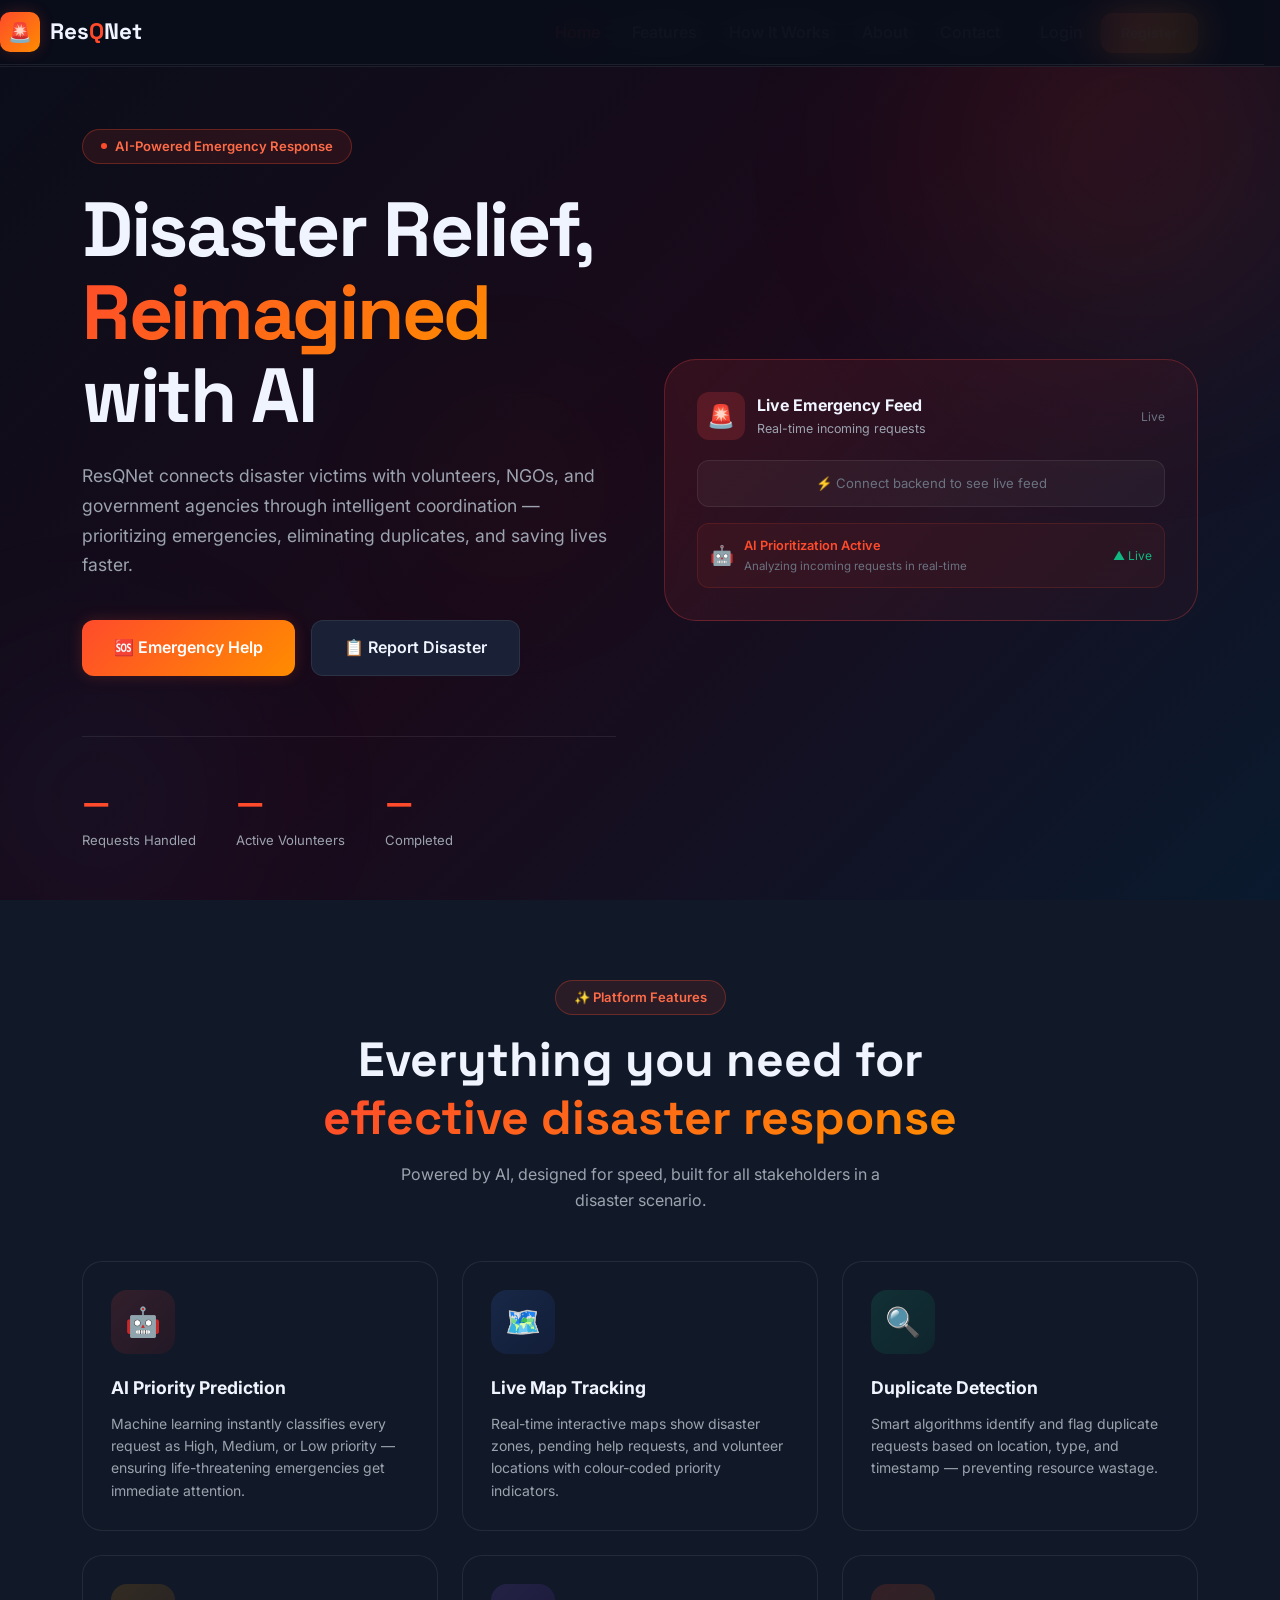
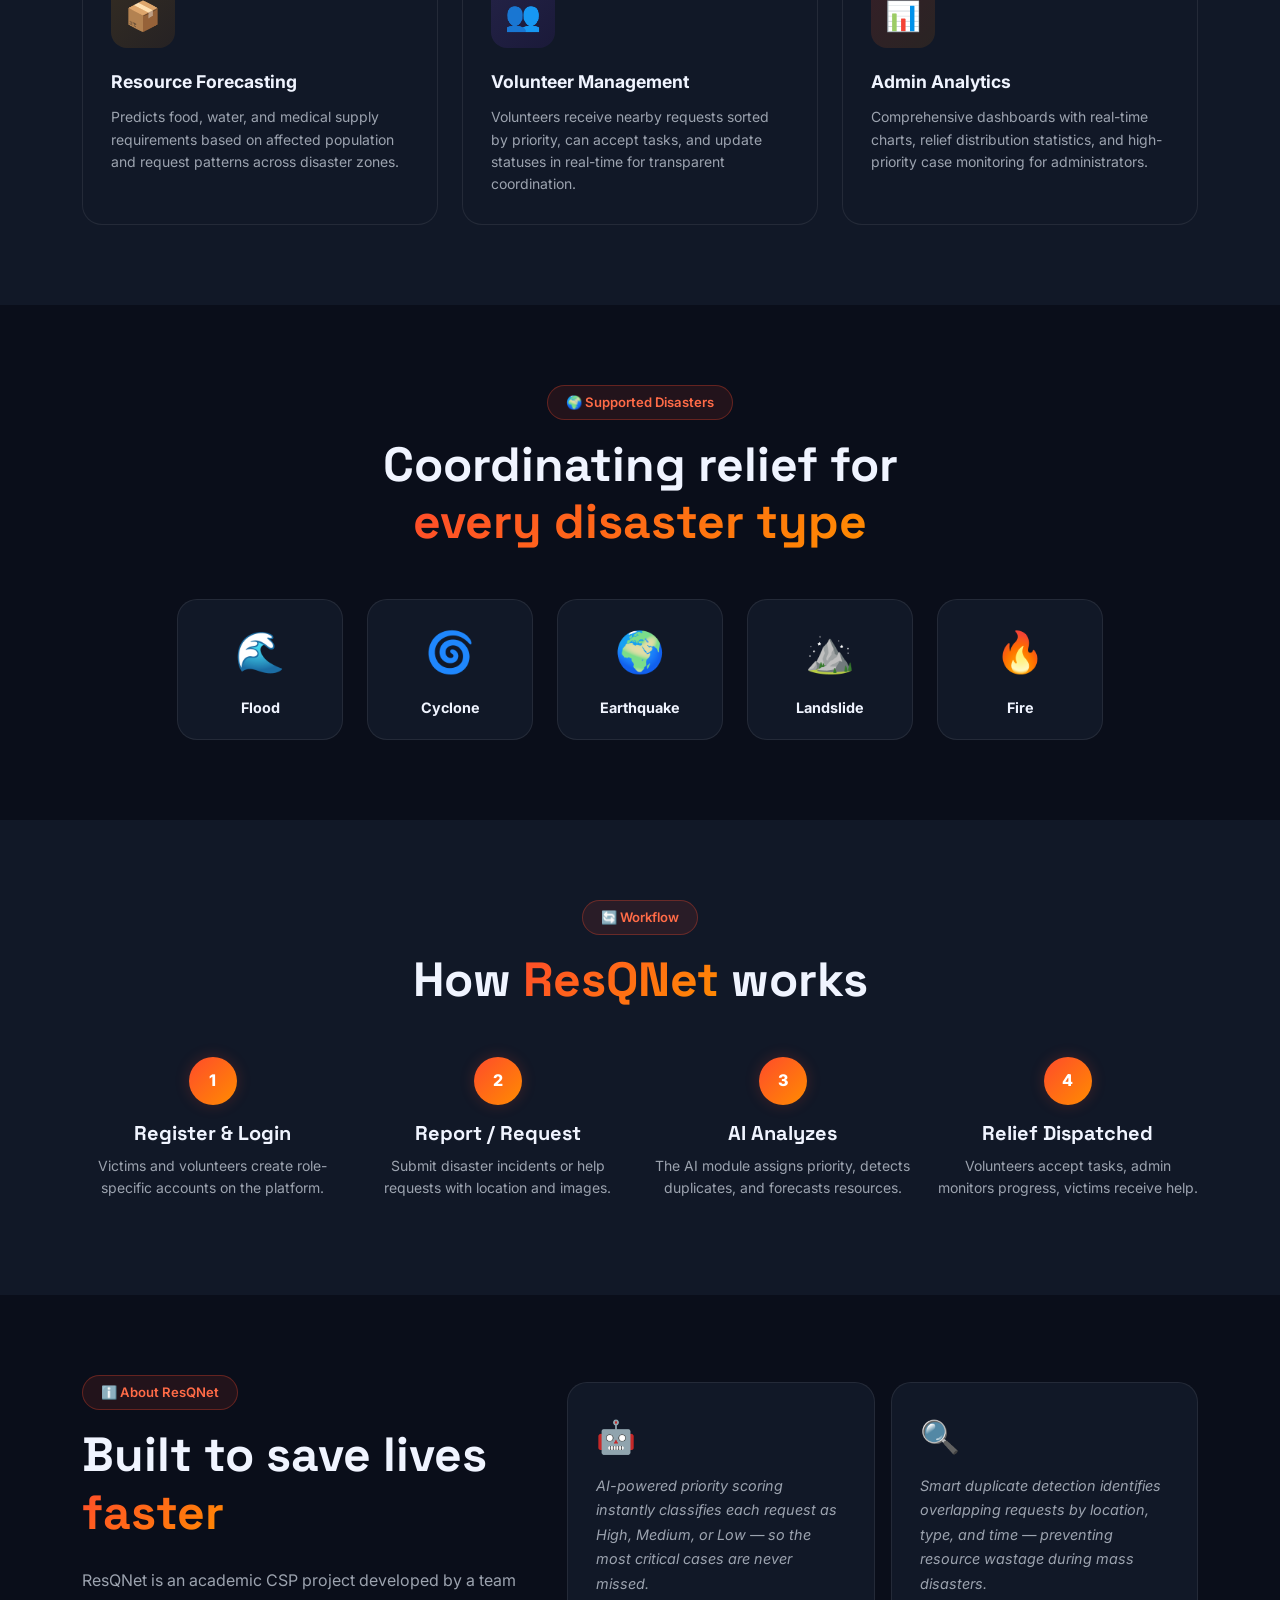
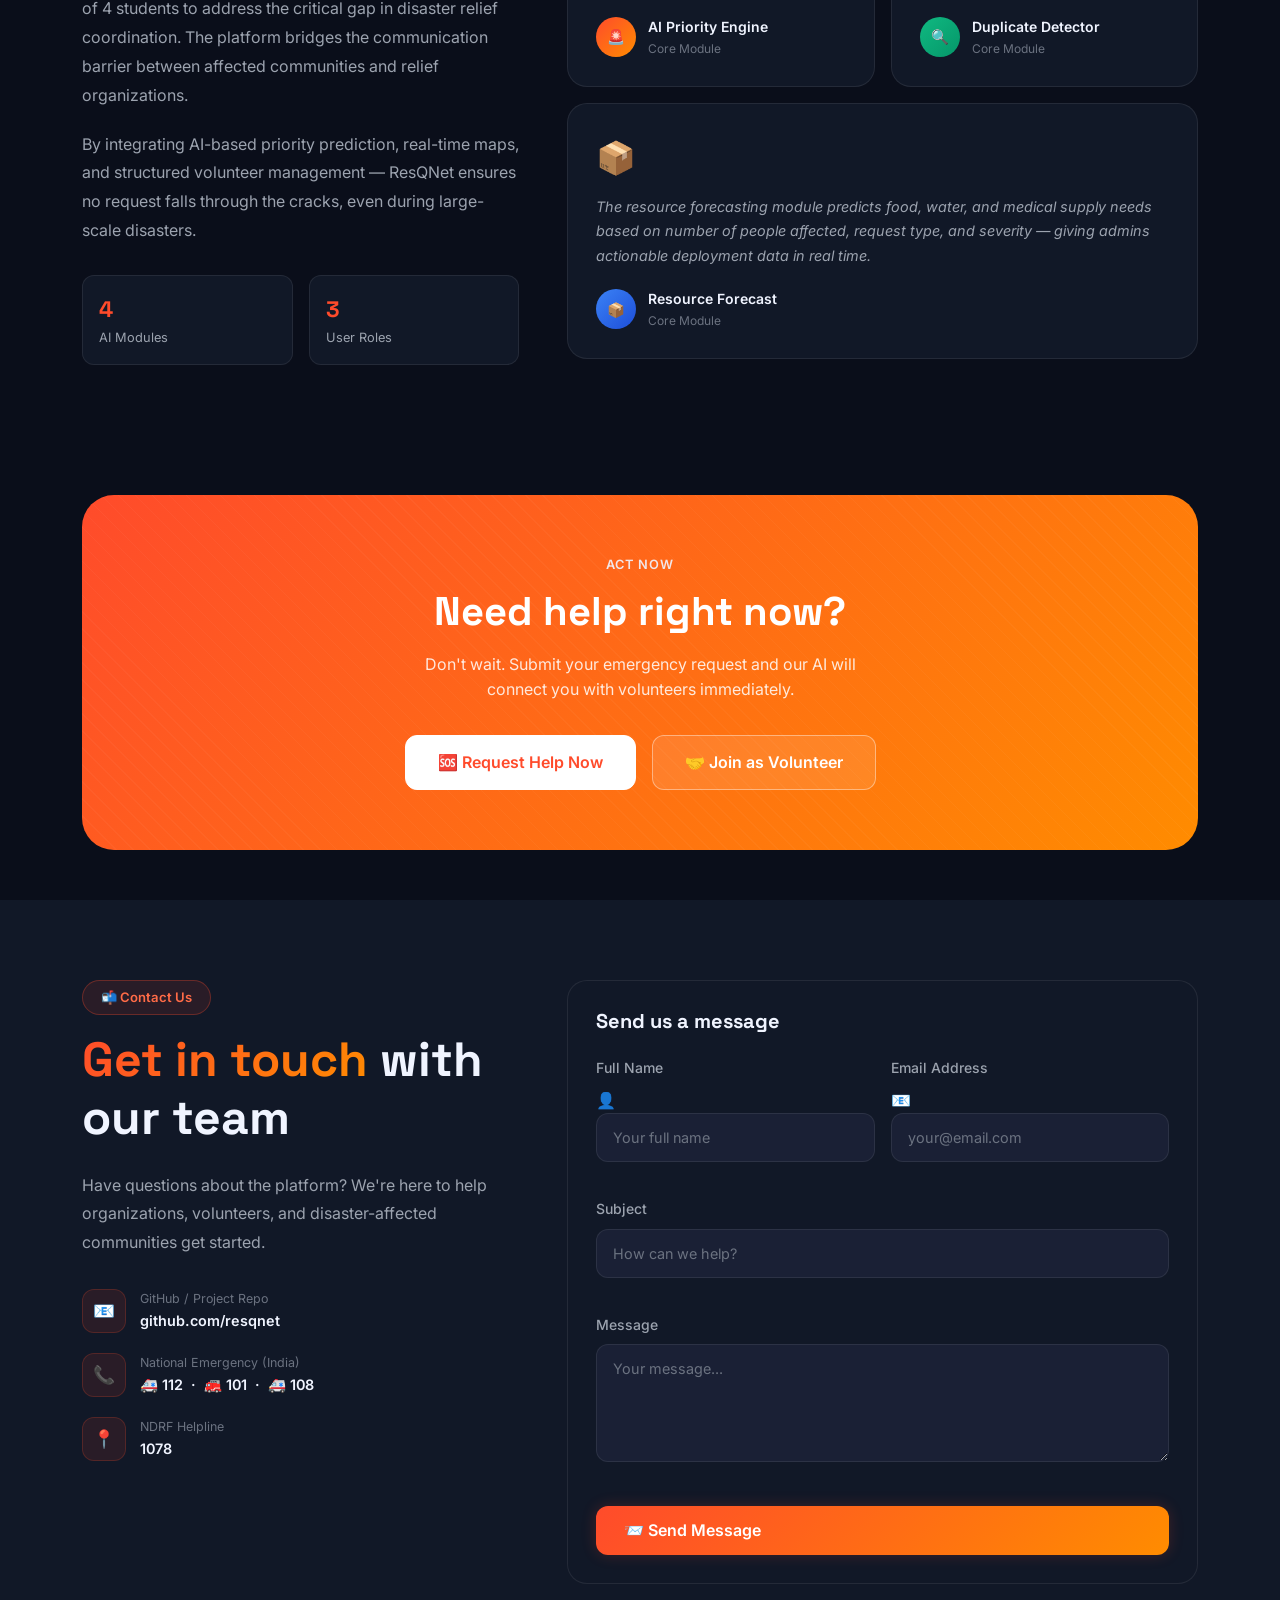
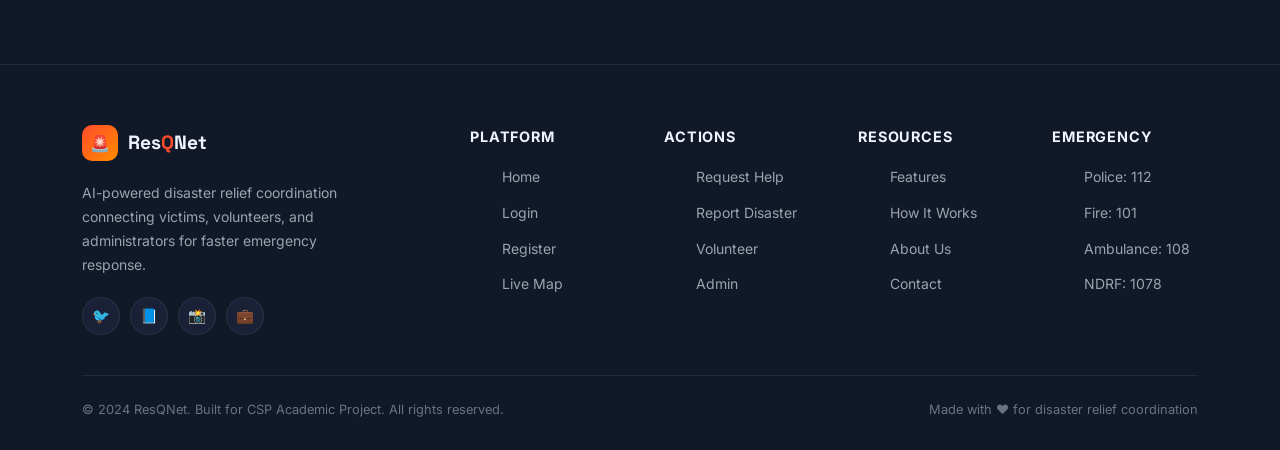
==== frontend/index.html @ 72ce4ba2 "Initial commit - ResQNet Disaster Relief System" ====
<!DOCTYPE html>
<html lang="en">
<head>
  <meta charset="UTF-8">
  <meta name="viewport" content="width=device-width, initial-scale=1.0">
  <title>ResQNet — AI Disaster Relief Coordination System</title>
  <meta name="description" content="ResQNet is an AI-powered disaster relief coordination platform connecting disaster victims with volunteers, NGOs, and government agencies for faster, smarter emergency response.">

  <!-- Bootstrap 5 -->
  <link href="https://cdn.jsdelivr.net/npm/bootstrap@5.3.0/dist/css/bootstrap.min.css" rel="stylesheet">
  <!-- Custom CSS -->
  <link rel="stylesheet" href="css/main.css">

  <style>
    /* ── Hero ── */
    .hero {
      min-height: 100vh;
      background: var(--grad-hero);
      display: flex;
      align-items: center;
      padding-top: 80px;
      position: relative;
      overflow: hidden;
    }
    .hero-orb {
      position: absolute;
      border-radius: 50%;
      filter: blur(80px);
      pointer-events: none;
    }
    .hero-orb-1 { width: 600px; height: 600px; background: radial-gradient(circle, rgba(255,75,43,0.12) 0%, transparent 70%); top: -150px; right: -150px; animation: float 8s ease-in-out infinite; }
    .hero-orb-2 { width: 400px; height: 400px; background: radial-gradient(circle, rgba(59,130,246,0.08) 0%, transparent 70%); bottom: -100px; left: -100px; animation: float 6s ease-in-out infinite reverse; }
    .hero-orb-3 { width: 250px; height: 250px; background: radial-gradient(circle, rgba(255,140,0,0.06) 0%, transparent 70%); top: 40%; left: 30%; animation: float 5s ease-in-out infinite 2s; }

    .hero-content { position: relative; z-index: 1; }
    .hero-eyebrow {
      display: inline-flex; align-items: center; gap: 8px;
      background: rgba(255,75,43,0.1);
      border: 1px solid rgba(255,75,43,0.3);
      border-radius: 30px;
      padding: 6px 18px;
      font-size: 0.82rem;
      font-weight: 600;
      color: var(--primary-light);
      margin-bottom: 24px;
    }
    .hero-eyebrow-dot { width: 6px; height: 6px; border-radius: 50%; background: var(--primary); animation: pulse 1.5s ease-in-out infinite; }

    .hero-title { font-size: clamp(2.8rem, 6vw, 5rem); font-weight: 900; line-height: 1.08; letter-spacing: -0.03em; margin-bottom: 24px; }
    .hero-desc { font-size: 1.1rem; color: var(--text-secondary); max-width: 540px; line-height: 1.7; margin-bottom: 40px; }

    .hero-cta { display: flex; gap: 16px; flex-wrap: wrap; margin-bottom: 60px; }

    .hero-stats {
      display: flex; gap: 40px; flex-wrap: wrap;
      padding-top: 40px;
      border-top: 1px solid var(--border-glass);
    }
    .hero-stat-val { font-size: 2rem; font-weight: 800; font-family: 'Space Grotesk', sans-serif; }
    .hero-stat-val span { color: var(--primary); }
    .hero-stat-label { color: var(--text-secondary); font-size: 0.82rem; margin-top: 2px; }

    /* Emergency card */
    .emergency-card {
      background: linear-gradient(135deg, rgba(239,68,68,0.12), rgba(185,28,28,0.06));
      border: 1px solid rgba(239,68,68,0.3);
      border-radius: var(--radius-xl);
      padding: 32px;
      position: relative;
      z-index: 1;
      animation: float 4s ease-in-out infinite;
    }
    .emergency-card-header { display: flex; align-items: center; gap: 12px; margin-bottom: 20px; }
    .emergency-card-icon { width: 48px; height: 48px; border-radius: 12px; background: rgba(239,68,68,0.2); display: flex; align-items: center; justify-content: center; font-size: 1.4rem; animation: glow 2s ease-in-out infinite; }
    .emergency-card-title { font-size: 1rem; font-weight: 700; }
    .emergency-card-sub { color: var(--text-secondary); font-size: 0.78rem; }

    .req-mini { background: var(--bg-glass); border: 1px solid var(--border-glass); border-radius: var(--radius); padding: 12px 14px; margin-bottom: 10px; display: flex; align-items: center; gap: 12px; }
    .req-mini-dot { width: 10px; height: 10px; border-radius: 50%; flex-shrink: 0; }
    .req-mini-text { font-size: 0.82rem; flex: 1; }
    .req-mini-time { font-size: 0.72rem; color: var(--text-muted); }

    /* Feature cards */
    .feature-icon-wrap {
      width: 64px; height: 64px;
      border-radius: 16px;
      display: flex; align-items: center; justify-content: center;
      font-size: 1.8rem;
      margin-bottom: 20px;
    }
    .feature-title { font-size: 1.1rem; font-weight: 700; margin-bottom: 10px; }
    .feature-desc { color: var(--text-secondary); font-size: 0.875rem; line-height: 1.6; }

    /* How it works */
    .step-num {
      width: 48px; height: 48px;
      border-radius: 50%;
      background: var(--grad-primary);
      display: flex; align-items: center; justify-content: center;
      font-weight: 800; font-size: 1rem; color: white;
      margin: 0 auto 16px;
      box-shadow: var(--shadow-glow-sm);
    }
    .step-connector {
      position: absolute;
      top: 24px; left: calc(50% + 24px);
      right: calc(-50% + 24px);
      height: 2px;
      background: var(--border-glass);
    }

    /* Disaster types */
    .disaster-type-card {
      background: var(--bg-card);
      border: 1px solid var(--border-glass);
      border-radius: var(--radius-lg);
      padding: 20px;
      text-align: center;
      transition: var(--transition);
      cursor: default;
    }
    .disaster-type-card:hover { transform: translateY(-6px); box-shadow: var(--shadow-glow-sm); border-color: rgba(255,75,43,0.3); }
    .disaster-type-icon { font-size: 2.5rem; margin-bottom: 12px; display: block; }
    .disaster-type-name { font-weight: 700; font-size: 0.9rem; }

    /* Testimonial */
    .testimonial-card {
      background: var(--bg-card);
      border: 1px solid var(--border-glass);
      border-radius: var(--radius-lg);
      padding: 28px;
    }
    .testimonial-quote { font-size: 0.9rem; line-height: 1.7; color: var(--text-secondary); margin-bottom: 20px; font-style: italic; }
    .testimonial-author { display: flex; align-items: center; gap: 12px; }
    .testimonial-avatar { width: 40px; height: 40px; border-radius: 50%; display: flex; align-items: center; justify-content: center; font-weight: 700; font-size: 0.9rem; color: white; }
    .testimonial-name { font-weight: 600; font-size: 0.875rem; }
    .testimonial-role { font-size: 0.75rem; color: var(--text-muted); }

    /* CTA Banner */
    .cta-banner {
      background: linear-gradient(135deg, #FF4B2B 0%, #FF8C00 50%, #FF4B2B 100%);
      background-size: 200% 200%;
      animation: gradientShift 5s ease infinite;
      border-radius: var(--radius-xl);
      padding: 60px 40px;
      text-align: center;
      position: relative;
      overflow: hidden;
    }
    .cta-banner::before {
      content: '';
      position: absolute; inset: 0;
      background-image: repeating-linear-gradient(45deg, rgba(255,255,255,0.03) 0px, rgba(255,255,255,0.03) 1px, transparent 1px, transparent 12px);
    }
    @keyframes gradientShift { 0%,100% { background-position: 0% 50%; } 50% { background-position: 100% 50%; } }

    /* Contact */
    .contact-info-item { display: flex; align-items: center; gap: 14px; margin-bottom: 20px; }
    .contact-icon { width: 44px; height: 44px; border-radius: 12px; background: rgba(255,75,43,0.1); border: 1px solid rgba(255,75,43,0.2); display: flex; align-items: center; justify-content: center; font-size: 1.1rem; flex-shrink: 0; }
    .contact-label { color: var(--text-muted); font-size: 0.78rem; }
    .contact-value { font-weight: 600; font-size: 0.9rem; }

    /* Footer */
    .resq-footer { background: var(--bg-card); border-top: 1px solid var(--border-glass); padding: 60px 0 30px; }
    .footer-brand { margin-bottom: 20px; }
    .footer-desc { color: var(--text-secondary); font-size: 0.875rem; line-height: 1.7; max-width: 280px; }
    .footer-heading { font-size: 0.9rem; font-weight: 700; text-transform: uppercase; letter-spacing: 0.06em; color: var(--text-primary); margin-bottom: 16px; }
    .footer-links { list-style: none; }
    .footer-links li { margin-bottom: 10px; }
    .footer-links a { color: var(--text-secondary); text-decoration: none; font-size: 0.875rem; transition: var(--transition-sm); }
    .footer-links a:hover { color: var(--primary); }
    .footer-bottom { border-top: 1px solid var(--border-glass); margin-top: 40px; padding-top: 24px; display: flex; justify-content: space-between; align-items: center; flex-wrap: gap; gap: 10px; }
    .footer-bottom-text { color: var(--text-muted); font-size: 0.8rem; }

    .social-btn { width: 38px; height: 38px; border-radius: 50%; background: var(--bg-card-2); border: 1px solid var(--border-glass); display: inline-flex; align-items: center; justify-content: center; font-size: 0.9rem; color: var(--text-secondary); text-decoration: none; transition: var(--transition-sm); }
    .social-btn:hover { background: rgba(255,75,43,0.1); border-color: var(--primary); color: var(--primary); }
  </style>
</head>
<body>

<!-- ── NAVBAR ── -->
<nav class="resq-navbar navbar navbar-expand-lg">
  <div class="container">
    <a class="navbar-brand resq-navbar" href="index.html">
      <div class="brand-icon">🚨</div>
      <span class="brand-name">Res<span>Q</span>Net</span>
    </a>
    <button class="navbar-toggler border-0" type="button" style="color:var(--text-secondary)">
      <span>☰</span>
    </button>
    <div class="navbar-collapse collapse">
      <ul class="navbar-nav ms-auto align-items-center gap-1">
        <li class="nav-item"><a class="nav-link active" href="#home">Home</a></li>
        <li class="nav-item"><a class="nav-link" href="#features">Features</a></li>
        <li class="nav-item"><a class="nav-link" href="#how-it-works">How It Works</a></li>
        <li class="nav-item"><a class="nav-link" href="#about">About</a></li>
        <li class="nav-item"><a class="nav-link" href="#contact">Contact</a></li>
        <li class="nav-item ms-2">
          <a class="nav-link" href="auth.html" id="nav-login-btn" style="color:var(--text-secondary)">Login</a>
        </li>
        <li class="nav-item">
          <a class="btn-resq-primary" href="auth.html?tab=register" id="nav-register-btn" style="font-size:0.875rem;padding:9px 20px;">Register</a>
        </li>
        <li class="nav-item" style="display:none">
          <a class="btn-resq-primary" href="#" id="nav-dashboard-btn" style="font-size:0.875rem;padding:9px 20px;">Dashboard</a>
        </li>
        <li class="nav-item" style="display:none">
          <button class="btn-resq-outline" id="nav-logout-btn" style="font-size:0.875rem;padding:9px 20px;">Logout</button>
        </li>
      </ul>
    </div>
  </div>
</nav>

<!-- ── HERO ── -->
<section class="hero" id="home">
  <div class="hero-orb hero-orb-1"></div>
  <div class="hero-orb hero-orb-2"></div>
  <div class="hero-orb hero-orb-3"></div>
  <div class="container">
    <div class="row align-items-center g-5">
      <div class="col-lg-6">
        <div class="hero-content">
          <div class="hero-eyebrow" data-animate>
            <div class="hero-eyebrow-dot"></div>
            AI-Powered Emergency Response
          </div>
          <h1 class="hero-title" data-animate data-delay="100">
            Disaster Relief,<br>
            <span class="gradient-text">Reimagined</span> with AI
          </h1>
          <p class="hero-desc" data-animate data-delay="200">
            ResQNet connects disaster victims with volunteers, NGOs, and government agencies through intelligent coordination — prioritizing emergencies, eliminating duplicates, and saving lives faster.
          </p>
          <div class="hero-cta" data-animate data-delay="300">
            <a href="help-request.html" class="btn-resq-primary" id="emergency-btn" style="padding:14px 32px;font-size:1rem;animation:glow 2s ease-in-out infinite">
              🆘 Emergency Help
            </a>
            <a href="auth.html" class="btn-resq-secondary" style="padding:14px 32px;font-size:1rem">
              📋 Report Disaster
            </a>
          </div>
          <div class="hero-stats" data-animate data-delay="400">
            <div>
              <div class="hero-stat-val"><span id="hero-stat-requests">—</span></div>
              <div class="hero-stat-label">Requests Handled</div>
            </div>
            <div>
              <div class="hero-stat-val"><span id="hero-stat-volunteers">—</span></div>
              <div class="hero-stat-label">Active Volunteers</div>
            </div>
            <div>
              <div class="hero-stat-val"><span id="hero-stat-completed">—</span></div>
              <div class="hero-stat-label">Completed</div>
            </div>
          </div>
        </div>
      </div>
      <div class="col-lg-6">
        <div class="emergency-card" data-animate data-delay="200">
          <div class="emergency-card-header">
            <div class="emergency-card-icon">🚨</div>
            <div>
              <div class="emergency-card-title">Live Emergency Feed</div>
              <div class="emergency-card-sub">Real-time incoming requests</div>
            </div>
            <div style="margin-left:auto">
              <span class="status-dot online"></span>
              <span style="font-size:0.75rem;color:var(--text-muted)">Live</span>
            </div>
          </div>

          <!-- Live feed loaded from API -->
          <div id="live-feed-container">
            <div class="req-mini" style="justify-content:center;color:var(--text-muted);font-size:0.82rem">⏳ Loading live feed...</div>
          </div>

          <!-- AI badge -->
          <div style="margin-top:16px;display:flex;align-items:center;gap:10px;padding:12px;background:rgba(255,75,43,0.06);border-radius:var(--radius);border:1px solid rgba(255,75,43,0.15)">
            <span style="font-size:1.2rem">🤖</span>
            <div>
              <div style="font-size:0.8rem;font-weight:600;color:var(--primary)">AI Prioritization Active</div>
              <div style="font-size:0.72rem;color:var(--text-muted)">Analyzing incoming requests in real-time</div>
            </div>
            <div style="margin-left:auto;font-size:0.75rem;color:var(--success)">▲ Live</div>
          </div>
        </div>
      </div>
    </div>
  </div>
</section>

<!-- ── FEATURES ── -->
<section class="section" id="features" style="background:var(--bg-card)">
  <div class="container">
    <div class="text-center mb-5" data-animate>
      <div class="hero-eyebrow d-inline-flex mb-3">✨ Platform Features</div>
      <h2 class="section-heading">Everything you need for<br><span class="gradient-text">effective disaster response</span></h2>
      <p style="color:var(--text-secondary);max-width:500px;margin:16px auto 0">Powered by AI, designed for speed, built for all stakeholders in a disaster scenario.</p>
    </div>

    <div class="row g-4">
      <div class="col-md-6 col-lg-4" data-animate data-delay="0">
        <div class="resq-card h-100">
          <div class="feature-icon-wrap" style="background:linear-gradient(135deg,rgba(239,68,68,0.15),rgba(185,28,28,0.1))">🤖</div>
          <div class="feature-title">AI Priority Prediction</div>
          <div class="feature-desc">Machine learning instantly classifies every request as High, Medium, or Low priority — ensuring life-threatening emergencies get immediate attention.</div>
        </div>
      </div>
      <div class="col-md-6 col-lg-4" data-animate data-delay="100">
        <div class="resq-card h-100">
          <div class="feature-icon-wrap" style="background:linear-gradient(135deg,rgba(59,130,246,0.15),rgba(29,78,216,0.1))">🗺️</div>
          <div class="feature-title">Live Map Tracking</div>
          <div class="feature-desc">Real-time interactive maps show disaster zones, pending help requests, and volunteer locations with colour-coded priority indicators.</div>
        </div>
      </div>
      <div class="col-md-6 col-lg-4" data-animate data-delay="200">
        <div class="resq-card h-100">
          <div class="feature-icon-wrap" style="background:linear-gradient(135deg,rgba(16,185,129,0.15),rgba(5,150,105,0.1))">🔍</div>
          <div class="feature-title">Duplicate Detection</div>
          <div class="feature-desc">Smart algorithms identify and flag duplicate requests based on location, type, and timestamp — preventing resource wastage.</div>
        </div>
      </div>
      <div class="col-md-6 col-lg-4" data-animate data-delay="300">
        <div class="resq-card h-100">
          <div class="feature-icon-wrap" style="background:linear-gradient(135deg,rgba(245,158,11,0.15),rgba(217,119,6,0.1))">📦</div>
          <div class="feature-title">Resource Forecasting</div>
          <div class="feature-desc">Predicts food, water, and medical supply requirements based on affected population and request patterns across disaster zones.</div>
        </div>
      </div>
      <div class="col-md-6 col-lg-4" data-animate data-delay="400">
        <div class="resq-card h-100">
          <div class="feature-icon-wrap" style="background:linear-gradient(135deg,rgba(139,92,246,0.15),rgba(109,40,217,0.1))">👥</div>
          <div class="feature-title">Volunteer Management</div>
          <div class="feature-desc">Volunteers receive nearby requests sorted by priority, can accept tasks, and update statuses in real-time for transparent coordination.</div>
        </div>
      </div>
      <div class="col-md-6 col-lg-4" data-animate data-delay="500">
        <div class="resq-card h-100">
          <div class="feature-icon-wrap" style="background:linear-gradient(135deg,rgba(255,75,43,0.15),rgba(255,140,0,0.1))">📊</div>
          <div class="feature-title">Admin Analytics</div>
          <div class="feature-desc">Comprehensive dashboards with real-time charts, relief distribution statistics, and high-priority case monitoring for administrators.</div>
        </div>
      </div>
    </div>
  </div>
</section>

<!-- ── DISASTER TYPES ── -->
<section class="section">
  <div class="container">
    <div class="text-center mb-5" data-animate>
      <div class="hero-eyebrow d-inline-flex mb-3">🌍 Supported Disasters</div>
      <h2 class="section-heading">Coordinating relief for<br><span class="gradient-text">every disaster type</span></h2>
    </div>
    <div class="row g-4 justify-content-center">
      <div class="col-6 col-md-4 col-lg-2" data-animate data-delay="0"><div class="disaster-type-card"><span class="disaster-type-icon">🌊</span><div class="disaster-type-name">Flood</div></div></div>
      <div class="col-6 col-md-4 col-lg-2" data-animate data-delay="80"><div class="disaster-type-card"><span class="disaster-type-icon">🌀</span><div class="disaster-type-name">Cyclone</div></div></div>
      <div class="col-6 col-md-4 col-lg-2" data-animate data-delay="160"><div class="disaster-type-card"><span class="disaster-type-icon">🌍</span><div class="disaster-type-name">Earthquake</div></div></div>
      <div class="col-6 col-md-4 col-lg-2" data-animate data-delay="240"><div class="disaster-type-card"><span class="disaster-type-icon">⛰️</span><div class="disaster-type-name">Landslide</div></div></div>
      <div class="col-6 col-md-4 col-lg-2" data-animate data-delay="320"><div class="disaster-type-card"><span class="disaster-type-icon">🔥</span><div class="disaster-type-name">Fire</div></div></div>
    </div>
  </div>
</section>

<!-- ── HOW IT WORKS ── -->
<section class="section" id="how-it-works" style="background:var(--bg-card)">
  <div class="container">
    <div class="text-center mb-5" data-animate>
      <div class="hero-eyebrow d-inline-flex mb-3">🔄 Workflow</div>
      <h2 class="section-heading">How <span class="gradient-text">ResQNet</span> works</h2>
    </div>
    <div class="row g-4 text-center">
      <div class="col-md-6 col-lg-3" data-animate data-delay="0">
        <div class="step-num">1</div>
        <h5 style="font-weight:700;margin-bottom:10px">Register & Login</h5>
        <p style="color:var(--text-secondary);font-size:0.875rem">Victims and volunteers create role-specific accounts on the platform.</p>
      </div>
      <div class="col-md-6 col-lg-3" data-animate data-delay="100">
        <div class="step-num">2</div>
        <h5 style="font-weight:700;margin-bottom:10px">Report / Request</h5>
        <p style="color:var(--text-secondary);font-size:0.875rem">Submit disaster incidents or help requests with location and images.</p>
      </div>
      <div class="col-md-6 col-lg-3" data-animate data-delay="200">
        <div class="step-num">3</div>
        <h5 style="font-weight:700;margin-bottom:10px">AI Analyzes</h5>
        <p style="color:var(--text-secondary);font-size:0.875rem">The AI module assigns priority, detects duplicates, and forecasts resources.</p>
      </div>
      <div class="col-md-6 col-lg-3" data-animate data-delay="300">
        <div class="step-num">4</div>
        <h5 style="font-weight:700;margin-bottom:10px">Relief Dispatched</h5>
        <p style="color:var(--text-secondary);font-size:0.875rem">Volunteers accept tasks, admin monitors progress, victims receive help.</p>
      </div>
    </div>
  </div>
</section>

<!-- ── ABOUT ── -->
<section class="section" id="about">
  <div class="container">
    <div class="row align-items-center g-5">
      <div class="col-lg-5" data-animate>
        <div class="hero-eyebrow mb-3">ℹ️ About ResQNet</div>
        <h2 class="section-heading mb-4">Built to save lives <span class="gradient-text">faster</span></h2>
        <p style="color:var(--text-secondary);line-height:1.8;margin-bottom:20px">
          ResQNet is an academic CSP project developed by a team of 4 students to address the critical gap in disaster relief coordination. The platform bridges the communication barrier between affected communities and relief organizations.
        </p>
        <p style="color:var(--text-secondary);line-height:1.8;margin-bottom:30px">
          By integrating AI-based priority prediction, real-time maps, and structured volunteer management — ResQNet ensures no request falls through the cracks, even during large-scale disasters.
        </p>
        <div class="row g-3">
          <div class="col-6">
            <div style="padding:16px;background:var(--bg-card);border-radius:var(--radius);border:1px solid var(--border-glass)">
              <div style="font-size:1.4rem;font-weight:800;color:var(--primary);font-family:'Space Grotesk',sans-serif">4</div>
              <div style="color:var(--text-secondary);font-size:0.8rem">AI Modules</div>
            </div>
          </div>
          <div class="col-6">
            <div style="padding:16px;background:var(--bg-card);border-radius:var(--radius);border:1px solid var(--border-glass)">
              <div style="font-size:1.4rem;font-weight:800;color:var(--primary);font-family:'Space Grotesk',sans-serif">3</div>
              <div style="color:var(--text-secondary);font-size:0.8rem">User Roles</div>
            </div>
          </div>
        </div>
      </div>
      <div class="col-lg-7" data-animate data-delay="200">
        <div class="row g-3">
          <div class="col-md-6">
            <div class="testimonial-card">
              <div style="font-size:2rem;margin-bottom:12px">🤖</div>
              <div class="testimonial-quote">AI-powered priority scoring instantly classifies each request as High, Medium, or Low — so the most critical cases are never missed.</div>
              <div class="testimonial-author">
                <div class="testimonial-avatar" style="background:var(--grad-primary)">🚨</div>
                <div>
                  <div class="testimonial-name">AI Priority Engine</div>
                  <div class="testimonial-role">Core Module</div>
                </div>
              </div>
            </div>
          </div>
          <div class="col-md-6">
            <div class="testimonial-card">
              <div style="font-size:2rem;margin-bottom:12px">🔍</div>
              <div class="testimonial-quote">Smart duplicate detection identifies overlapping requests by location, type, and time — preventing resource wastage during mass disasters.</div>
              <div class="testimonial-author">
                <div class="testimonial-avatar" style="background:var(--grad-success)">🔍</div>
                <div>
                  <div class="testimonial-name">Duplicate Detector</div>
                  <div class="testimonial-role">Core Module</div>
                </div>
              </div>
            </div>
          </div>
          <div class="col-12">
            <div class="testimonial-card">
              <div style="font-size:2rem;margin-bottom:12px">📦</div>
              <div class="testimonial-quote">The resource forecasting module predicts food, water, and medical supply needs based on number of people affected, request type, and severity — giving admins actionable deployment data in real time.</div>
              <div class="testimonial-author">
                <div class="testimonial-avatar" style="background:linear-gradient(135deg,#3B82F6,#1D4ED8)">📦</div>
                <div>
                  <div class="testimonial-name">Resource Forecast</div>
                  <div class="testimonial-role">Core Module</div>
                </div>
              </div>
            </div>
          </div>
        </div>
      </div>
    </div>
  </div>
</section>

<!-- ── CTA BANNER ── -->
<section class="section-sm">
  <div class="container" data-animate>
    <div class="cta-banner">
      <div style="position:relative;z-index:1">
        <div style="font-size:0.8rem;font-weight:600;letter-spacing:0.08em;text-transform:uppercase;margin-bottom:12px;opacity:0.9">Act Now</div>
        <h2 style="font-size:2.5rem;font-weight:900;color:white;margin-bottom:16px">Need help right now?</h2>
        <p style="color:rgba(255,255,255,0.85);max-width:440px;margin:0 auto 32px;font-size:1rem;line-height:1.6">Don't wait. Submit your emergency request and our AI will connect you with volunteers immediately.</p>
        <div style="display:flex;gap:16px;justify-content:center;flex-wrap:wrap">
          <a href="help-request.html" class="btn-resq-secondary" style="background:white;color:var(--primary);border-color:white;padding:14px 32px;font-size:1rem">
            🆘 Request Help Now
          </a>
          <a href="auth.html" class="btn-resq-secondary" style="background:rgba(255,255,255,0.1);border-color:rgba(255,255,255,0.4);color:white;padding:14px 32px;font-size:1rem">
            🤝 Join as Volunteer
          </a>
        </div>
      </div>
    </div>
  </div>
</section>

<!-- ── CONTACT ── -->
<section class="section" id="contact" style="background:var(--bg-card)">
  <div class="container">
    <div class="row g-5">
      <div class="col-lg-5" data-animate>
        <div class="hero-eyebrow mb-3">📬 Contact Us</div>
        <h2 class="section-heading mb-4"><span class="gradient-text">Get in touch</span> with our team</h2>
        <p style="color:var(--text-secondary);line-height:1.8;margin-bottom:32px">Have questions about the platform? We're here to help organizations, volunteers, and disaster-affected communities get started.</p>

        <div class="contact-info-item">
          <div class="contact-icon">📧</div>
          <div>
            <div class="contact-label">GitHub / Project Repo</div>
            <div class="contact-value">github.com/resqnet</div>
          </div>
        </div>
        <div class="contact-info-item">
          <div class="contact-icon">📞</div>
          <div>
            <div class="contact-label">National Emergency (India)</div>
            <div class="contact-value">🚑 112 &nbsp;·&nbsp; 🚒 101 &nbsp;·&nbsp; 🚑 108</div>
          </div>
        </div>
        <div class="contact-info-item">
          <div class="contact-icon">📍</div>
          <div>
            <div class="contact-label">NDRF Helpline</div>
            <div class="contact-value">1078</div>
          </div>
        </div>
      </div>
      <div class="col-lg-7" data-animate data-delay="200">
        <div class="resq-card">
          <h5 style="font-weight:700;margin-bottom:24px">Send us a message</h5>
          <div class="row g-3">
            <div class="col-md-6">
              <div class="resq-form-group">
                <label class="resq-label">Full Name</label>
                <div class="input-with-icon">
                  <span class="input-icon">👤</span>
                  <input type="text" class="resq-input" placeholder="Your full name" id="contact-name">
                </div>
              </div>
            </div>
            <div class="col-md-6">
              <div class="resq-form-group">
                <label class="resq-label">Email Address</label>
                <div class="input-with-icon">
                  <span class="input-icon">📧</span>
                  <input type="email" class="resq-input" placeholder="your@email.com" id="contact-email">
                </div>
              </div>
            </div>
            <div class="col-12">
              <div class="resq-form-group">
                <label class="resq-label">Subject</label>
                <input type="text" class="resq-input" placeholder="How can we help?" id="contact-subject">
              </div>
            </div>
            <div class="col-12">
              <div class="resq-form-group">
                <label class="resq-label">Message</label>
                <textarea class="resq-textarea" placeholder="Your message..." id="contact-message" rows="4"></textarea>
              </div>
            </div>
            <div class="col-12">
              <button class="btn-resq-primary w-100" id="contact-submit-btn" onclick="handleContactSubmit()">
                📨 Send Message
              </button>
            </div>
          </div>
        </div>
      </div>
    </div>
  </div>
</section>

<!-- ── FOOTER ── -->
<footer class="resq-footer">
  <div class="container">
    <div class="row g-5">
      <div class="col-lg-4">
        <div class="footer-brand">
          <a href="index.html" style="display:flex;align-items:center;gap:10px;text-decoration:none">
            <div class="brand-icon" style="width:36px;height:36px;border-radius:10px;background:var(--grad-primary);display:flex;align-items:center;justify-content:center;font-size:1rem">🚨</div>
            <span style="font-family:'Space Grotesk',sans-serif;font-weight:800;font-size:1.2rem;color:var(--text-primary)">Res<span style="color:var(--primary)">Q</span>Net</span>
          </a>
        </div>
        <p class="footer-desc">AI-powered disaster relief coordination connecting victims, volunteers, and administrators for faster emergency response.</p>
        <div style="margin-top:20px;display:flex;gap:10px">
          <a href="#" class="social-btn">🐦</a>
          <a href="#" class="social-btn">📘</a>
          <a href="#" class="social-btn">📸</a>
          <a href="#" class="social-btn">💼</a>
        </div>
      </div>
      <div class="col-6 col-lg-2">
        <div class="footer-heading">Platform</div>
        <ul class="footer-links">
          <li><a href="index.html">Home</a></li>
          <li><a href="auth.html">Login</a></li>
          <li><a href="auth.html?tab=register">Register</a></li>
          <li><a href="map.html">Live Map</a></li>
        </ul>
      </div>
      <div class="col-6 col-lg-2">
        <div class="footer-heading">Actions</div>
        <ul class="footer-links">
          <li><a href="help-request.html">Request Help</a></li>
          <li><a href="report-disaster.html">Report Disaster</a></li>
          <li><a href="volunteer-dashboard.html">Volunteer</a></li>
          <li><a href="admin-dashboard.html">Admin</a></li>
        </ul>
      </div>
      <div class="col-6 col-lg-2">
        <div class="footer-heading">Resources</div>
        <ul class="footer-links">
          <li><a href="#features">Features</a></li>
          <li><a href="#how-it-works">How It Works</a></li>
          <li><a href="#about">About Us</a></li>
          <li><a href="#contact">Contact</a></li>
        </ul>
      </div>
      <div class="col-6 col-lg-2">
        <div class="footer-heading">Emergency</div>
        <ul class="footer-links">
          <li><a href="tel:112">Police: 112</a></li>
          <li><a href="tel:101">Fire: 101</a></li>
          <li><a href="tel:108">Ambulance: 108</a></li>
          <li><a href="tel:1078">NDRF: 1078</a></li>
        </ul>
      </div>
    </div>
    <div class="footer-bottom">
      <div class="footer-bottom-text">© 2024 ResQNet. Built for CSP Academic Project. All rights reserved.</div>
      <div class="footer-bottom-text">Made with ❤️ for disaster relief coordination</div>
    </div>
  </div>
</footer>

<!-- Toast Container -->
<div id="toast-container"></div>

<!-- Scripts -->
<script src="https://cdn.jsdelivr.net/npm/bootstrap@5.3.0/dist/js/bootstrap.bundle.min.js"></script>
<script src="js/api.js"></script>
<script src="js/main.js"></script>
<script>
  /* ── Contact form ── */
  function handleContactSubmit() {
    const name = document.getElementById('contact-name').value.trim();
    const email = document.getElementById('contact-email').value.trim();
    const msg = document.getElementById('contact-message').value.trim();
    if (!name || !email || !msg) { Toast.show('Please fill in all fields', 'warning'); return; }
    Toast.show('Message sent! We\'ll get back to you within 24 hours. 📧', 'success');
    document.getElementById('contact-name').value = '';
    document.getElementById('contact-email').value = '';
    document.getElementById('contact-subject').value = '';
    document.getElementById('contact-message').value = '';
  }

  /* ── Live Feed + Hero Stats from API ── */
  const TYPE_ICONS  = { Rescue: '🚁', Food: '🍱', Water: '💧', Medicine: '💊', Shelter: '🏠' };
  const PRIO_COLORS = { High: '#EF4444', Medium: '#F59E0B', Low: '#10B981' };

  async function loadLiveFeed() {
    try {
      const res  = await fetch('http://127.0.0.1:5000/map/data');
      const data = await res.json();
      const feed = document.getElementById('live-feed-container');
      if (!feed) return;

      const requests = (data.requests || []).slice(0, 4); // show latest 4
      if (!requests.length) {
        feed.innerHTML = `<div class="req-mini" style="justify-content:center;color:var(--text-muted);font-size:0.82rem">📭 No active requests right now</div>`;
        return;
      }

      feed.innerHTML = requests.map(r => {
        const color = PRIO_COLORS[r.priority_level] || '#9CA3AF';
        const icon  = TYPE_ICONS[r.request_type]   || '📋';
        const ago   = timeAgo(r.created_at);
        return `
          <div class="req-mini">
            <div class="req-mini-dot" style="background:${color};box-shadow:0 0 6px ${color}"></div>
            <div class="req-mini-text">
              <div style="font-weight:600;font-size:0.85rem">${icon} ${r.request_type} — ${r.name}</div>
              <div style="color:var(--text-muted);font-size:0.75rem">${r.number_of_people} people • ${r.priority_level} Priority</div>
            </div>
            <div class="req-mini-time">${ago}</div>
          </div>`;
      }).join('');
    } catch {
      const feed = document.getElementById('live-feed-container');
      if (feed) feed.innerHTML = `<div class="req-mini" style="justify-content:center;color:var(--text-muted);font-size:0.82rem">⚡ Connect backend to see live feed</div>`;
    }
  }

  async function loadHeroStats() {
    try {
      const res  = await fetch('http://127.0.0.1:5000/admin/dashboard', {
        headers: { 'Authorization': 'Bearer ' + (localStorage.getItem('resqnet_token') || '') }
      });
      if (!res.ok) throw new Error();
      const data = await res.json();
      const s    = data.stats || {};

      const animate = (id, val) => {
        const el = document.getElementById(id);
        if (!el) return;
        let v = 0;
        const step = () => { v = Math.min(v + Math.ceil(Math.max(val,1)/20), val); el.textContent = v; if (v < val) requestAnimationFrame(step); };
        requestAnimationFrame(step);
      };

      animate('hero-stat-requests',   s.total_requests    || 0);
      animate('hero-stat-volunteers', s.active_volunteers || 0);
      animate('hero-stat-completed',  s.completed         || 0);
    } catch {
      // Not logged in as admin or backend not available — just leave em as dashes
    }
  }

  document.addEventListener('DOMContentLoaded', () => {
    loadLiveFeed();
    loadHeroStats();
  });

</script>
</body>
</html>
---- frontend/css/main.css ----
/* ============================================================
   ResQNet — Global Design System
   ============================================================ */

@import url('https://fonts.googleapis.com/css2?family=Inter:wght@300;400;500;600;700;800;900&family=Space+Grotesk:wght@400;500;600;700&display=swap');

/* ── CSS Variables ── */
:root {
  /* Brand Palette */
  --primary:        #FF4B2B;
  --primary-dark:   #C0392B;
  --primary-light:  #FF6B47;
  --secondary:      #FF8C00;
  --accent:         #FFD700;

  /* Neutrals */
  --bg-dark:        #0A0E1A;
  --bg-card:        #111827;
  --bg-card-2:      #1A2035;
  --bg-glass:       rgba(255,255,255,0.04);
  --border-glass:   rgba(255,255,255,0.08);
  --text-primary:   #F0F4FF;
  --text-secondary: #9CA3AF;
  --text-muted:     #6B7280;

  /* Status Colors */
  --danger:   #EF4444;
  --warning:  #F59E0B;
  --success:  #10B981;
  --info:     #3B82F6;

  /* Priority Colors */
  --priority-high:   #EF4444;
  --priority-medium: #F59E0B;
  --priority-low:    #10B981;

  /* Gradients */
  --grad-primary:  linear-gradient(135deg, #FF4B2B 0%, #FF8C00 100%);
  --grad-hero:     linear-gradient(135deg, #0A0E1A 0%, #1a0a1a 50%, #0A1A2E 100%);
  --grad-card:     linear-gradient(135deg, rgba(255,75,43,0.15) 0%, rgba(255,140,0,0.05) 100%);
  --grad-success:  linear-gradient(135deg, #10B981 0%, #059669 100%);
  --grad-danger:   linear-gradient(135deg, #EF4444 0%, #B91C1C 100%);
  --grad-warning:  linear-gradient(135deg, #F59E0B 0%, #D97706 100%);
  --grad-info:     linear-gradient(135deg, #3B82F6 0%, #1D4ED8 100%);

  /* Spacing */
  --radius-sm:  6px;
  --radius:     12px;
  --radius-lg:  20px;
  --radius-xl:  32px;

  /* Shadows */
  --shadow-sm:      0 2px 8px rgba(0,0,0,0.3);
  --shadow:         0 8px 32px rgba(0,0,0,0.4);
  --shadow-lg:      0 20px 60px rgba(0,0,0,0.5);
  --shadow-glow:    0 0 30px rgba(255,75,43,0.3);
  --shadow-glow-sm: 0 0 15px rgba(255,75,43,0.2);

  /* Transitions */
  --transition:    0.3s cubic-bezier(0.4,0,0.2,1);
  --transition-sm: 0.15s ease;
  --transition-lg: 0.5s cubic-bezier(0.4,0,0.2,1);
}

/* ── Reset & Base ── */
*, *::before, *::after { box-sizing: border-box; margin: 0; padding: 0; }

html { scroll-behavior: smooth; font-size: 16px; }

body {
  font-family: 'Inter', sans-serif;
  background: var(--bg-dark);
  color: var(--text-primary);
  min-height: 100vh;
  overflow-x: hidden;
  line-height: 1.6;
}

/* ── Scrollbar ── */
::-webkit-scrollbar { width: 6px; }
::-webkit-scrollbar-track { background: var(--bg-dark); }
::-webkit-scrollbar-thumb { background: var(--primary); border-radius: 3px; }

/* ── Typography ── */
h1,h2,h3,h4,h5,h6 { font-family: 'Space Grotesk', sans-serif; font-weight: 700; color: var(--text-primary); }
.display-heading { font-size: clamp(2.5rem, 6vw, 5rem); font-weight: 900; line-height: 1.1; letter-spacing: -0.02em; }
.section-heading { font-size: clamp(1.8rem, 4vw, 3rem); font-weight: 700; }
.gradient-text { background: var(--grad-primary); -webkit-background-clip: text; -webkit-text-fill-color: transparent; background-clip: text; }

/* ── Navbar ── */
.resq-navbar {
  background: rgba(10,14,26,0.85);
  backdrop-filter: blur(20px);
  -webkit-backdrop-filter: blur(20px);
  border-bottom: 1px solid var(--border-glass);
  padding: 12px 0;
  position: fixed;
  top: 0; left: 0; right: 0;
  z-index: 1000;
  transition: var(--transition);
}
.resq-navbar.scrolled { background: rgba(10,14,26,0.97); box-shadow: var(--shadow); }
.resq-navbar .navbar-brand { display: flex; align-items: center; gap: 10px; text-decoration: none; }
.resq-navbar .brand-icon {
  width: 40px; height: 40px;
  background: var(--grad-primary);
  border-radius: 10px;
  display: flex; align-items: center; justify-content: center;
  font-size: 1.2rem;
  box-shadow: var(--shadow-glow-sm);
}
.resq-navbar .brand-name { font-family: 'Space Grotesk', sans-serif; font-weight: 800; font-size: 1.4rem; color: var(--text-primary); }
.resq-navbar .brand-name span { color: var(--primary); }
.resq-navbar .nav-link { color: var(--text-secondary) !important; font-weight: 500; padding: 8px 14px !important; border-radius: var(--radius-sm); transition: var(--transition-sm); }
.resq-navbar .nav-link:hover { color: var(--text-primary) !important; background: var(--bg-glass); }
.resq-navbar .nav-link.active { color: var(--primary) !important; }

/* ── Buttons ── */
.btn-resq-primary {
  background: var(--grad-primary);
  border: none;
  color: white;
  font-weight: 600;
  padding: 12px 28px;
  border-radius: var(--radius);
  cursor: pointer;
  transition: var(--transition);
  text-decoration: none;
  display: inline-flex; align-items: center; gap: 8px;
  box-shadow: var(--shadow-glow-sm);
  position: relative; overflow: hidden;
}
.btn-resq-primary::before {
  content: '';
  position: absolute; inset: 0;
  background: rgba(255,255,255,0.1);
  transform: translateX(-100%);
  transition: transform 0.3s ease;
}
.btn-resq-primary:hover::before { transform: translateX(0); }
.btn-resq-primary:hover { transform: translateY(-2px); box-shadow: var(--shadow-glow); color: white; }
.btn-resq-primary:active { transform: translateY(0); }

.btn-resq-outline {
  background: transparent;
  border: 2px solid var(--primary);
  color: var(--primary);
  font-weight: 600;
  padding: 10px 26px;
  border-radius: var(--radius);
  cursor: pointer;
  transition: var(--transition);
  text-decoration: none;
  display: inline-flex; align-items: center; gap: 8px;
}
.btn-resq-outline:hover { background: var(--primary); color: white; transform: translateY(-2px); box-shadow: var(--shadow-glow-sm); }

.btn-resq-secondary {
  background: var(--bg-card-2);
  border: 1px solid var(--border-glass);
  color: var(--text-primary);
  font-weight: 600;
  padding: 12px 28px;
  border-radius: var(--radius);
  cursor: pointer;
  transition: var(--transition);
  text-decoration: none;
  display: inline-flex; align-items: center; gap: 8px;
}
.btn-resq-secondary:hover { background: var(--bg-glass); border-color: var(--primary); color: var(--primary); transform: translateY(-2px); }

/* ── Cards ── */
.resq-card {
  background: var(--bg-card);
  border: 1px solid var(--border-glass);
  border-radius: var(--radius-lg);
  padding: 28px;
  transition: var(--transition);
  position: relative;
  overflow: hidden;
}
.resq-card::before {
  content: '';
  position: absolute; top: 0; left: 0; right: 0;
  height: 2px;
  background: var(--grad-primary);
  transform: scaleX(0);
  transition: var(--transition);
}
.resq-card:hover { border-color: rgba(255,75,43,0.3); box-shadow: var(--shadow-glow-sm); transform: translateY(-4px); }
.resq-card:hover::before { transform: scaleX(1); }

.glass-card {
  background: var(--bg-glass);
  backdrop-filter: blur(20px);
  -webkit-backdrop-filter: blur(20px);
  border: 1px solid var(--border-glass);
  border-radius: var(--radius-lg);
  padding: 28px;
}

/* ── Stat Cards ── */
.stat-card {
  background: var(--bg-card);
  border: 1px solid var(--border-glass);
  border-radius: var(--radius-lg);
  padding: 24px;
  display: flex;
  align-items: flex-start;
  gap: 16px;
  transition: var(--transition);
  position: relative;
  overflow: hidden;
}
.stat-card::after {
  content: '';
  position: absolute;
  width: 100px; height: 100px;
  border-radius: 50%;
  right: -20px; bottom: -20px;
  opacity: 0.08;
}
.stat-card.primary::after { background: var(--primary); }
.stat-card.success::after { background: var(--success); }
.stat-card.warning::after { background: var(--warning); }
.stat-card.info::after { background: var(--info); }
.stat-card:hover { transform: translateY(-4px); box-shadow: var(--shadow); }

.stat-icon {
  width: 56px; height: 56px;
  border-radius: var(--radius);
  display: flex; align-items: center; justify-content: center;
  font-size: 1.5rem;
  flex-shrink: 0;
}
.stat-icon.primary { background: linear-gradient(135deg, rgba(255,75,43,0.2), rgba(255,140,0,0.1)); color: var(--primary); }
.stat-icon.success { background: linear-gradient(135deg, rgba(16,185,129,0.2), rgba(5,150,105,0.1)); color: var(--success); }
.stat-icon.warning { background: linear-gradient(135deg, rgba(245,158,11,0.2), rgba(217,119,6,0.1)); color: var(--warning); }
.stat-icon.info { background: linear-gradient(135deg, rgba(59,130,246,0.2), rgba(29,78,216,0.1)); color: var(--info); }
.stat-icon.danger { background: linear-gradient(135deg, rgba(239,68,68,0.2), rgba(185,28,28,0.1)); color: var(--danger); }

.stat-value { font-size: 2rem; font-weight: 800; font-family: 'Space Grotesk', sans-serif; color: var(--text-primary); line-height: 1; }
.stat-label { font-size: 0.85rem; color: var(--text-secondary); margin-top: 4px; }
.stat-change { font-size: 0.78rem; font-weight: 600; margin-top: 6px; }
.stat-change.up { color: var(--success); }
.stat-change.down { color: var(--danger); }

/* ── Badges ── */
.badge-high { background: rgba(239,68,68,0.15); color: #EF4444; border: 1px solid rgba(239,68,68,0.3); padding: 3px 10px; border-radius: 20px; font-size: 0.75rem; font-weight: 600; }
.badge-medium { background: rgba(245,158,11,0.15); color: #F59E0B; border: 1px solid rgba(245,158,11,0.3); padding: 3px 10px; border-radius: 20px; font-size: 0.75rem; font-weight: 600; }
.badge-low { background: rgba(16,185,129,0.15); color: #10B981; border: 1px solid rgba(16,185,129,0.3); padding: 3px 10px; border-radius: 20px; font-size: 0.75rem; font-weight: 600; }
.badge-pending { background: rgba(245,158,11,0.15); color: #F59E0B; border: 1px solid rgba(245,158,11,0.3); padding: 3px 10px; border-radius: 20px; font-size: 0.75rem; font-weight: 600; }
.badge-completed { background: rgba(16,185,129,0.15); color: #10B981; border: 1px solid rgba(16,185,129,0.3); padding: 3px 10px; border-radius: 20px; font-size: 0.75rem; font-weight: 600; }
.badge-duplicate { background: rgba(107,114,128,0.2); color: #9CA3AF; border: 1px solid rgba(107,114,128,0.3); padding: 3px 10px; border-radius: 20px; font-size: 0.75rem; font-weight: 600; }

/* ── Forms ── */
.resq-form-group { margin-bottom: 20px; }
.resq-label { display: block; color: var(--text-secondary); font-size: 0.875rem; font-weight: 500; margin-bottom: 8px; }
.resq-input, .resq-select, .resq-textarea {
  width: 100%;
  background: var(--bg-card-2);
  border: 1px solid var(--border-glass);
  border-radius: var(--radius);
  color: var(--text-primary);
  padding: 12px 16px;
  font-family: 'Inter', sans-serif;
  font-size: 0.9rem;
  transition: var(--transition-sm);
  outline: none;
}
.resq-input::placeholder, .resq-textarea::placeholder { color: var(--text-muted); }
.resq-input:focus, .resq-select:focus, .resq-textarea:focus { border-color: var(--primary); box-shadow: 0 0 0 3px rgba(255,75,43,0.15); }
.resq-select option { background: var(--bg-card); }
.resq-textarea { resize: vertical; min-height: 100px; }

.file-upload-area {
  border: 2px dashed var(--border-glass);
  border-radius: var(--radius-lg);
  padding: 40px 20px;
  text-align: center;
  cursor: pointer;
  transition: var(--transition);
  background: var(--bg-card-2);
}
.file-upload-area:hover { border-color: var(--primary); background: rgba(255,75,43,0.04); }
.file-upload-area.drag-over { border-color: var(--primary); background: rgba(255,75,43,0.08); }
.file-upload-icon { font-size: 2.5rem; color: var(--primary); margin-bottom: 12px; }
.file-upload-text { color: var(--text-secondary); font-size: 0.9rem; }
.file-upload-text span { color: var(--primary); font-weight: 600; cursor: pointer; }

/* ── Tables ── */
.resq-table-wrapper { overflow-x: auto; border-radius: var(--radius-lg); }
.resq-table { width: 100%; border-collapse: collapse; }
.resq-table th { background: var(--bg-card-2); color: var(--text-secondary); font-size: 0.78rem; font-weight: 600; text-transform: uppercase; letter-spacing: 0.05em; padding: 14px 16px; text-align: left; border-bottom: 1px solid var(--border-glass); }
.resq-table td { padding: 14px 16px; border-bottom: 1px solid var(--border-glass); color: var(--text-primary); font-size: 0.9rem; vertical-align: middle; }
.resq-table tbody tr { transition: var(--transition-sm); }
.resq-table tbody tr:hover { background: var(--bg-glass); }
.resq-table tbody tr:last-child td { border-bottom: none; }

/* ── Progress bars ── */
.resq-progress { height: 6px; background: var(--bg-card-2); border-radius: 3px; overflow: hidden; }
.resq-progress-bar { height: 100%; border-radius: 3px; background: var(--grad-primary); transition: width 1s ease; }

/* ── Alert / Toast ── */
.resq-alert {
  padding: 14px 18px;
  border-radius: var(--radius);
  margin-bottom: 16px;
  display: flex; align-items: flex-start; gap: 12px;
  font-size: 0.9rem;
}
.resq-alert.success { background: rgba(16,185,129,0.1); border: 1px solid rgba(16,185,129,0.3); color: #10B981; }
.resq-alert.danger  { background: rgba(239,68,68,0.1); border: 1px solid rgba(239,68,68,0.3); color: #EF4444; }
.resq-alert.warning { background: rgba(245,158,11,0.1); border: 1px solid rgba(245,158,11,0.3); color: #F59E0B; }
.resq-alert.info    { background: rgba(59,130,246,0.1); border: 1px solid rgba(59,130,246,0.3); color: #3B82F6; }

/* ── Toast Notifications ── */
#toast-container { position: fixed; top: 90px; right: 20px; z-index: 9999; display: flex; flex-direction: column; gap: 10px; }
.toast-msg {
  background: var(--bg-card);
  border: 1px solid var(--border-glass);
  border-radius: var(--radius);
  padding: 14px 18px;
  min-width: 280px;
  max-width: 360px;
  display: flex; align-items: center; gap: 12px;
  box-shadow: var(--shadow);
  animation: slideInRight 0.3s ease forwards;
  font-size: 0.88rem;
}
.toast-msg.success { border-left: 3px solid var(--success); }
.toast-msg.danger  { border-left: 3px solid var(--danger); }
.toast-msg.warning { border-left: 3px solid var(--warning); }
.toast-msg.info    { border-left: 3px solid var(--info); }

/* ── Loading Spinner ── */
.resq-spinner {
  width: 40px; height: 40px;
  border: 3px solid var(--border-glass);
  border-top-color: var(--primary);
  border-radius: 50%;
  animation: spin 0.8s linear infinite;
}

/* ── Section Layout ── */
.section { padding: 80px 0; }
.section-sm { padding: 50px 0; }
.container-resq { max-width: 1200px; margin: 0 auto; padding: 0 20px; }

/* ── Divider ── */
.resq-divider { height: 1px; background: var(--border-glass); margin: 40px 0; }

/* ── Sidebar ── */
.resq-sidebar {
  width: 260px;
  background: var(--bg-card);
  border-right: 1px solid var(--border-glass);
  height: 100vh;
  position: fixed;
  top: 0; left: 0;
  display: flex; flex-direction: column;
  padding: 0;
  z-index: 100;
  transition: var(--transition);
}
.sidebar-logo {
  padding: 20px 24px;
  display: flex; align-items: center; gap: 12px;
  border-bottom: 1px solid var(--border-glass);
  text-decoration: none;
}
.sidebar-logo .brand-icon { width: 36px; height: 36px; border-radius: 8px; background: var(--grad-primary); display: flex; align-items: center; justify-content: center; font-size: 1rem; }
.sidebar-logo .brand-name { font-family: 'Space Grotesk', sans-serif; font-weight: 800; font-size: 1.2rem; color: var(--text-primary); }
.sidebar-logo .brand-name span { color: var(--primary); }
.sidebar-nav { flex: 1; padding: 20px 12px; overflow-y: auto; }
.sidebar-nav-item {
  display: flex; align-items: center; gap: 12px;
  padding: 12px 16px;
  border-radius: var(--radius);
  color: var(--text-secondary);
  text-decoration: none;
  font-weight: 500;
  font-size: 0.9rem;
  transition: var(--transition-sm);
  margin-bottom: 4px;
}
.sidebar-nav-item:hover { background: var(--bg-glass); color: var(--text-primary); }
.sidebar-nav-item.active { background: linear-gradient(135deg, rgba(255,75,43,0.2), rgba(255,140,0,0.1)); color: var(--primary); border: 1px solid rgba(255,75,43,0.2); }
.sidebar-nav-item .nav-icon { width: 20px; font-size: 1rem; flex-shrink: 0; }
.sidebar-section-title { font-size: 0.7rem; text-transform: uppercase; letter-spacing: 0.08em; color: var(--text-muted); padding: 16px 16px 6px; font-weight: 600; }
.sidebar-footer { padding: 16px; border-top: 1px solid var(--border-glass); }
.sidebar-user { display: flex; align-items: center; gap: 12px; padding: 12px; border-radius: var(--radius); background: var(--bg-glass); }
.sidebar-avatar { width: 36px; height: 36px; border-radius: 50%; background: var(--grad-primary); display: flex; align-items: center; justify-content: center; font-weight: 700; font-size: 0.9rem; color: white; flex-shrink: 0; }
.sidebar-user-name { font-weight: 600; font-size: 0.85rem; }
.sidebar-user-role { font-size: 0.72rem; color: var(--text-muted); }

/* Dashboard main content */
.dashboard-content { margin-left: 260px; min-height: 100vh; padding: 30px; padding-top: 30px; }
.dashboard-header { display: flex; align-items: center; justify-content: space-between; margin-bottom: 30px; }
.dashboard-title { font-size: 1.6rem; font-weight: 700; }
.dashboard-subtitle { color: var(--text-secondary); font-size: 0.9rem; margin-top: 2px; }

/* ── AI Results Panel ── */
.ai-panel { background: linear-gradient(135deg, rgba(255,75,43,0.08) 0%, rgba(255,140,0,0.04) 100%); border: 1px solid rgba(255,75,43,0.2); border-radius: var(--radius-lg); padding: 24px; }
.ai-panel-title { font-size: 0.8rem; text-transform: uppercase; letter-spacing: 0.08em; color: var(--primary); font-weight: 700; margin-bottom: 16px; display: flex; align-items: center; gap: 8px; }
.ai-metric { display: flex; align-items: center; justify-content: space-between; padding: 10px 0; border-bottom: 1px solid var(--border-glass); }
.ai-metric:last-child { border-bottom: none; }
.ai-metric-label { color: var(--text-secondary); font-size: 0.875rem; }
.ai-metric-value { font-weight: 600; font-size: 0.875rem; }

/* ── Animations ── */
@keyframes slideInRight { from { opacity: 0; transform: translateX(30px); } to { opacity: 1; transform: translateX(0); } }
@keyframes slideInUp    { from { opacity: 0; transform: translateY(30px); } to { opacity: 1; transform: translateY(0); } }
@keyframes fadeIn       { from { opacity: 0; } to { opacity: 1; } }
@keyframes spin         { to { transform: rotate(360deg); } }
@keyframes pulse        { 0%,100% { opacity: 1; } 50% { opacity: 0.5; } }
@keyframes float { 0%,100% { transform: translateY(0); } 50% { transform: translateY(-10px); } }
@keyframes glow { 0%,100% { box-shadow: var(--shadow-glow-sm); } 50% { box-shadow: var(--shadow-glow); } }
@keyframes ripple { 0% { transform: scale(0); opacity: 1; } 100% { transform: scale(4); opacity: 0; } }

.animate-float { animation: float 3s ease-in-out infinite; }
.animate-pulse-glow { animation: glow 2s ease-in-out infinite; }
.animate-fade-up { animation: slideInUp 0.6s ease forwards; }

/* ── Responsive ── */
@media (max-width: 1024px) {
  .resq-sidebar { transform: translateX(-260px); }
  .resq-sidebar.open { transform: translateX(0); }
  .dashboard-content { margin-left: 0; }
}
@media (max-width: 768px) {
  .section { padding: 50px 0; }
  .stat-card { padding: 18px; }
  .dashboard-content { padding: 20px 16px; }
}
@media (max-width: 480px) {
  .btn-resq-primary, .btn-resq-outline { padding: 10px 20px; font-size: 0.875rem; }
}
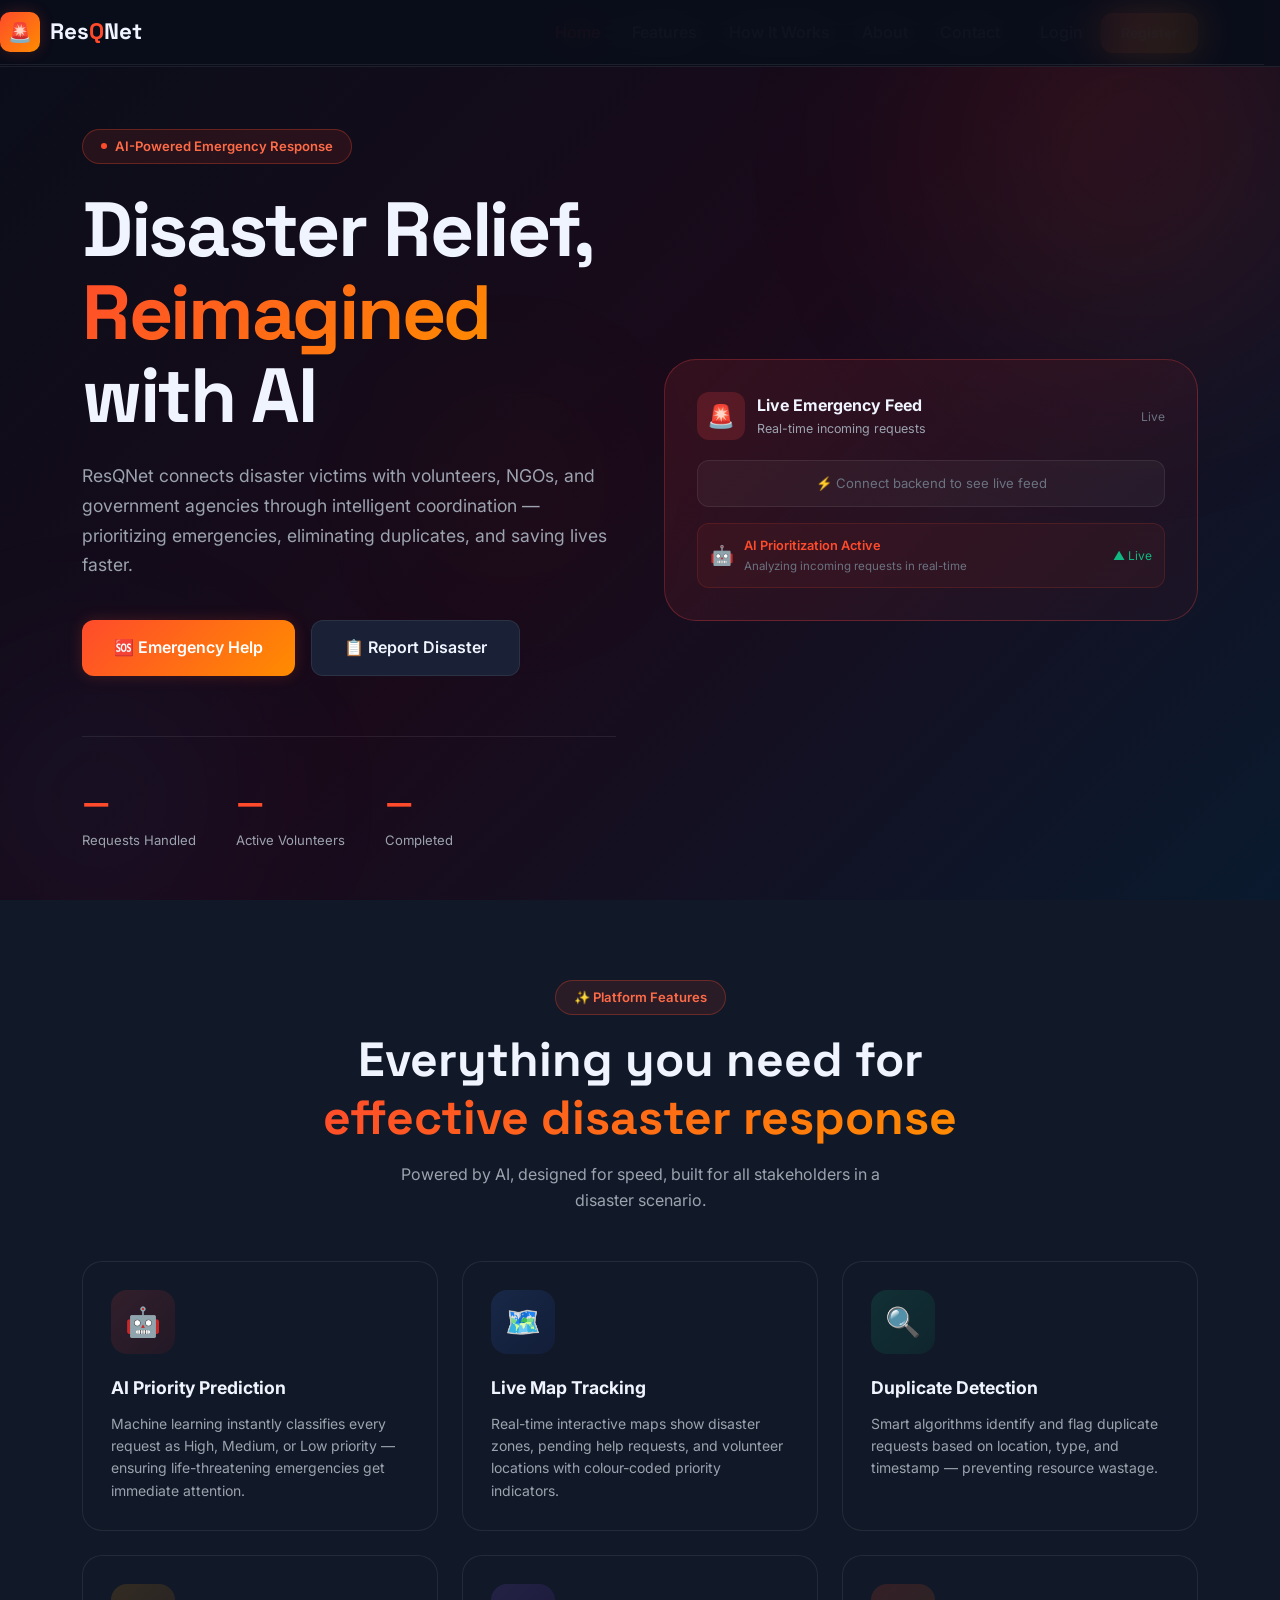
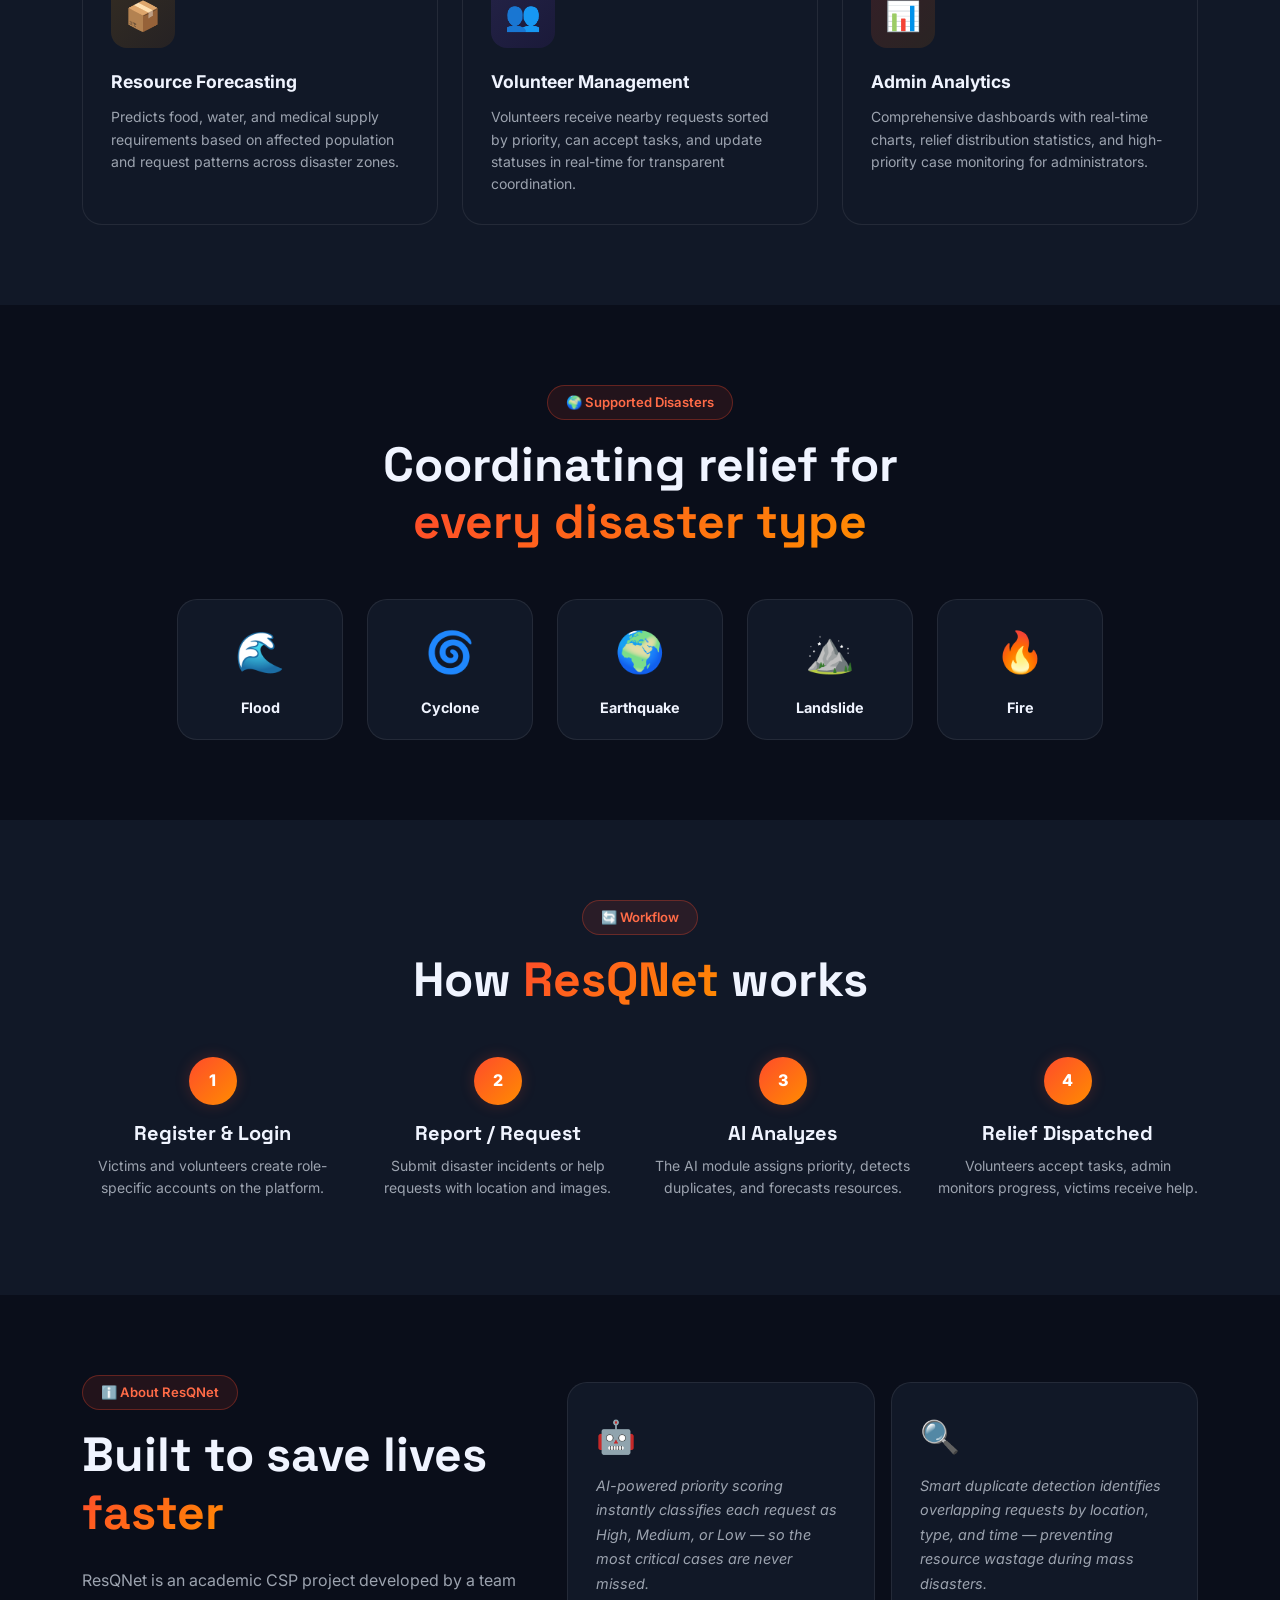
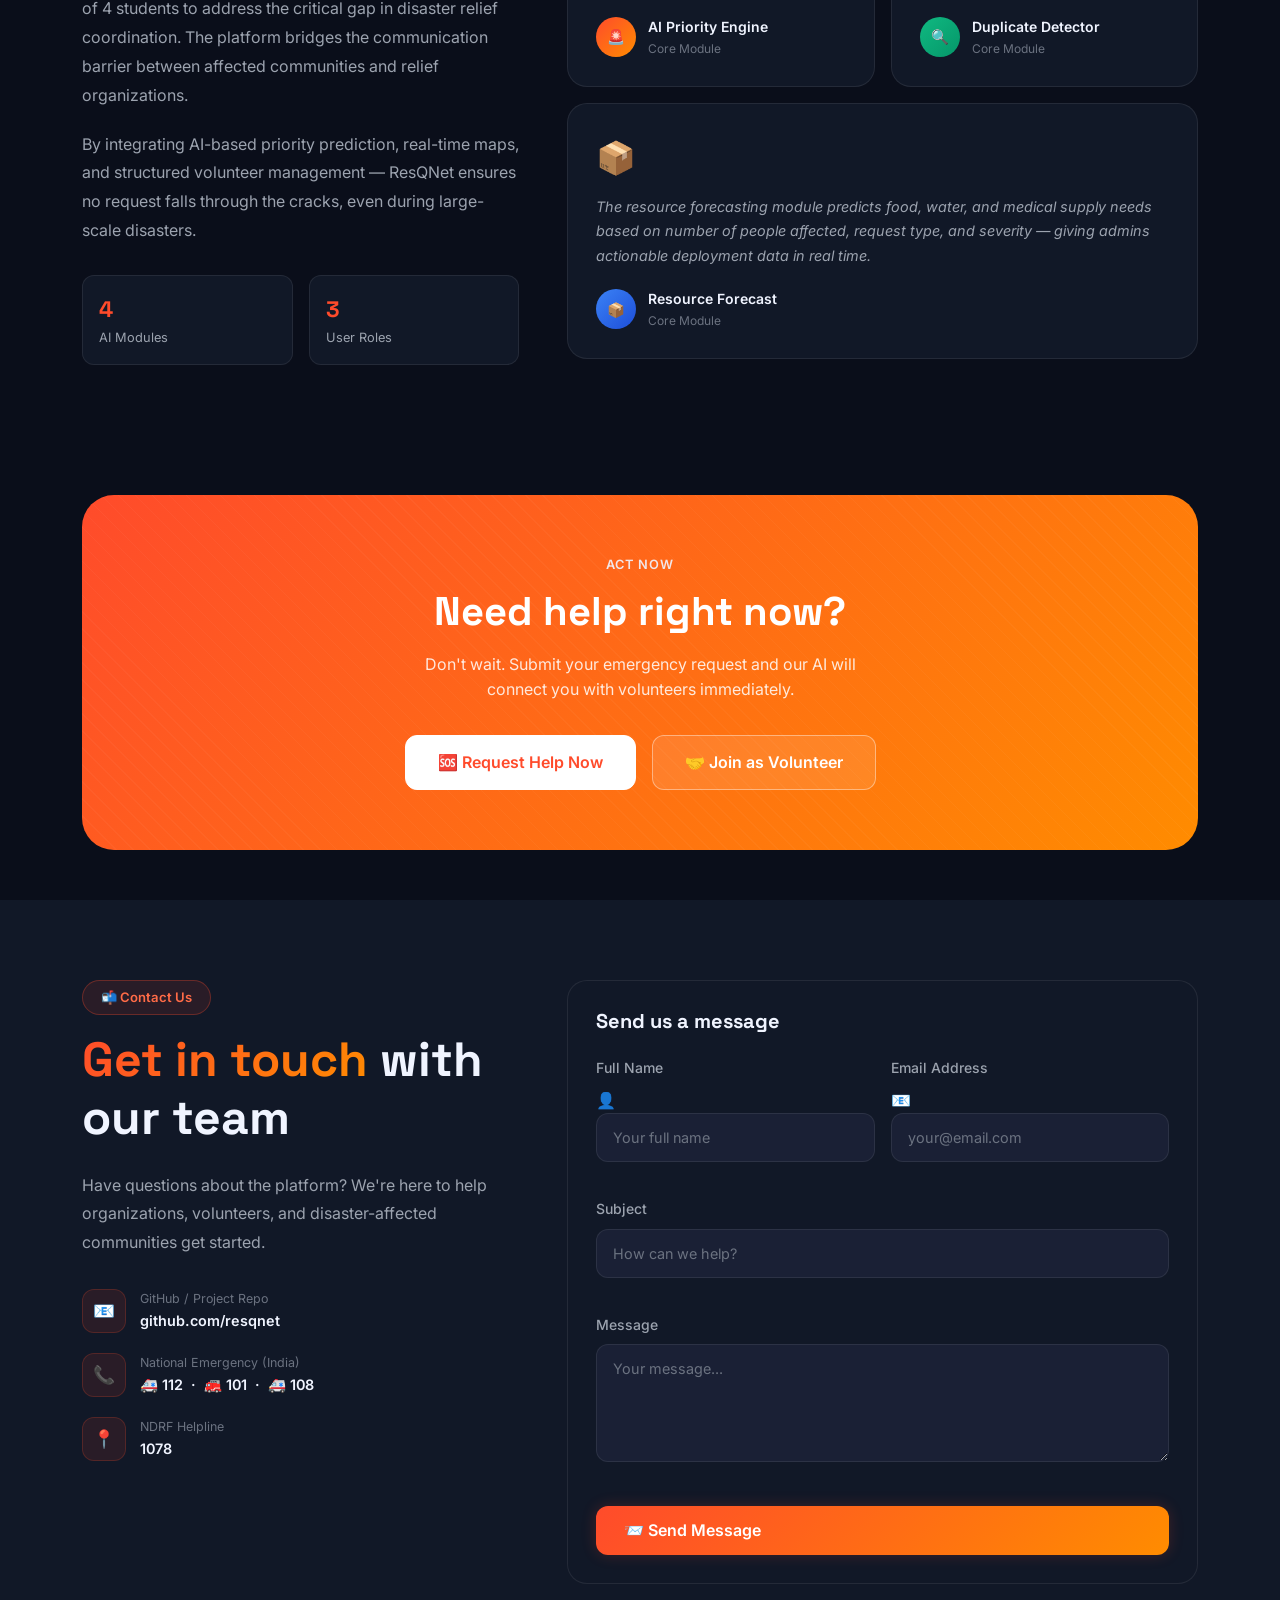
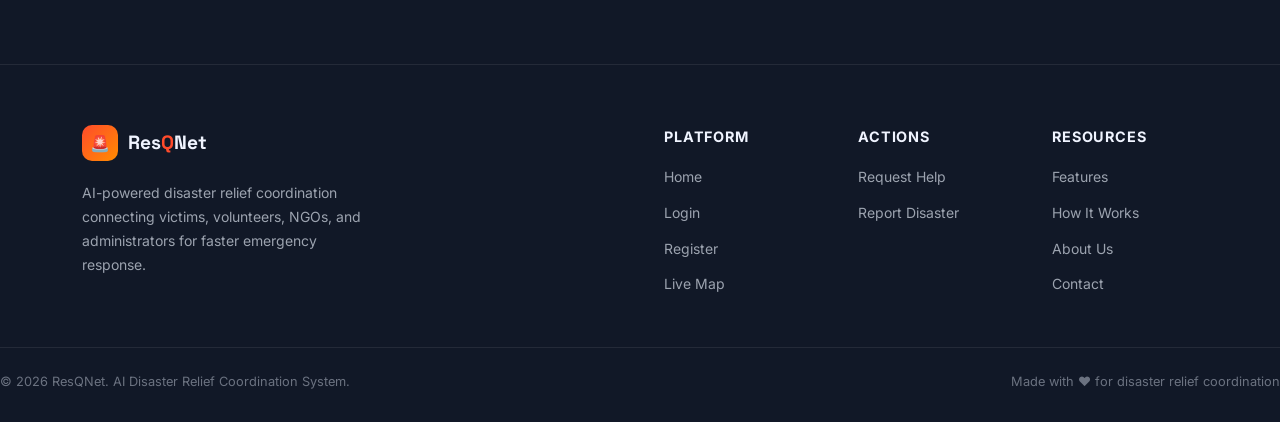
==== commit fdf5a832: "Add Neon PostgreSQL, RBAC, Leaflet maps, contact system, volunteer verification and dashboard improv" ====
--- a/frontend/index.html
+++ b/frontend/index.html
@@ -165,7 +165,7 @@
     .footer-brand { margin-bottom: 20px; }
     .footer-desc { color: var(--text-secondary); font-size: 0.875rem; line-height: 1.7; max-width: 280px; }
     .footer-heading { font-size: 0.9rem; font-weight: 700; text-transform: uppercase; letter-spacing: 0.06em; color: var(--text-primary); margin-bottom: 16px; }
-    .footer-links { list-style: none; }
+    .footer-links { list-style: none; padding: 0; margin: 0; }
     .footer-links li { margin-bottom: 10px; }
     .footer-links a { color: var(--text-secondary); text-decoration: none; font-size: 0.875rem; transition: var(--transition-sm); }
     .footer-links a:hover { color: var(--primary); }
@@ -185,10 +185,10 @@
       <div class="brand-icon">🚨</div>
       <span class="brand-name">Res<span>Q</span>Net</span>
     </a>
-    <button class="navbar-toggler border-0" type="button" style="color:var(--text-secondary)">
+    <button class="navbar-toggler border-0" type="button" data-bs-toggle="collapse" data-bs-target="#navbarCollapse" style="color:var(--text-secondary)">
       <span>☰</span>
     </button>
-    <div class="navbar-collapse collapse">
+    <div class="navbar-collapse collapse" id="navbarCollapse">
       <ul class="navbar-nav ms-auto align-items-center gap-1">
         <li class="nav-item"><a class="nav-link active" href="#home">Home</a></li>
         <li class="nav-item"><a class="nav-link" href="#features">Features</a></li>
@@ -572,22 +572,16 @@
 <footer class="resq-footer">
   <div class="container">
     <div class="row g-5">
-      <div class="col-lg-4">
+      <div class="col-lg-5">
         <div class="footer-brand">
           <a href="index.html" style="display:flex;align-items:center;gap:10px;text-decoration:none">
             <div class="brand-icon" style="width:36px;height:36px;border-radius:10px;background:var(--grad-primary);display:flex;align-items:center;justify-content:center;font-size:1rem">🚨</div>
             <span style="font-family:'Space Grotesk',sans-serif;font-weight:800;font-size:1.2rem;color:var(--text-primary)">Res<span style="color:var(--primary)">Q</span>Net</span>
           </a>
         </div>
-        <p class="footer-desc">AI-powered disaster relief coordination connecting victims, volunteers, and administrators for faster emergency response.</p>
-        <div style="margin-top:20px;display:flex;gap:10px">
-          <a href="#" class="social-btn">🐦</a>
-          <a href="#" class="social-btn">📘</a>
-          <a href="#" class="social-btn">📸</a>
-          <a href="#" class="social-btn">💼</a>
-        </div>
-      </div>
-      <div class="col-6 col-lg-2">
+        <p class="footer-desc">AI-powered disaster relief coordination connecting victims, volunteers, NGOs, and administrators for faster emergency response.</p>
+      </div>
+      <div class="col-6 col-lg-2 offset-lg-1">
         <div class="footer-heading">Platform</div>
         <ul class="footer-links">
           <li><a href="index.html">Home</a></li>
@@ -601,8 +595,6 @@
         <ul class="footer-links">
           <li><a href="help-request.html">Request Help</a></li>
           <li><a href="report-disaster.html">Report Disaster</a></li>
-          <li><a href="volunteer-dashboard.html">Volunteer</a></li>
-          <li><a href="admin-dashboard.html">Admin</a></li>
         </ul>
       </div>
       <div class="col-6 col-lg-2">
@@ -614,18 +606,10 @@
           <li><a href="#contact">Contact</a></li>
         </ul>
       </div>
-      <div class="col-6 col-lg-2">
-        <div class="footer-heading">Emergency</div>
-        <ul class="footer-links">
-          <li><a href="tel:112">Police: 112</a></li>
-          <li><a href="tel:101">Fire: 101</a></li>
-          <li><a href="tel:108">Ambulance: 108</a></li>
-          <li><a href="tel:1078">NDRF: 1078</a></li>
-        </ul>
       </div>
     </div>
     <div class="footer-bottom">
-      <div class="footer-bottom-text">© 2024 ResQNet. Built for CSP Academic Project. All rights reserved.</div>
+      <div class="footer-bottom-text">© 2026 ResQNet. AI Disaster Relief Coordination System.</div>
       <div class="footer-bottom-text">Made with ❤️ for disaster relief coordination</div>
     </div>
   </div>
@@ -691,9 +675,7 @@
 
   async function loadHeroStats() {
     try {
-      const res  = await fetch('http://127.0.0.1:5000/admin/dashboard', {
-        headers: { 'Authorization': 'Bearer ' + (localStorage.getItem('resqnet_token') || '') }
-      });
+      const res  = await fetch('http://127.0.0.1:5000/public/stats');
       if (!res.ok) throw new Error();
       const data = await res.json();
       const s    = data.stats || {};
@@ -719,6 +701,54 @@
     loadHeroStats();
   });
 
+  async function handleContactSubmit() {
+    const btn = document.getElementById('contact-submit-btn');
+    const name = document.getElementById('contact-name').value.trim();
+    const email = document.getElementById('contact-email').value.trim();
+    const subject = document.getElementById('contact-subject').value.trim();
+    const message = document.getElementById('contact-message').value.trim();
+
+    if (!name || !email || !subject || !message) {
+      if (typeof Toast !== 'undefined') Toast.show('Please fill in all fields', 'warning');
+      else alert('Please fill in all fields');
+      return;
+    }
+
+    try {
+      const originalText = btn.innerHTML;
+      btn.innerHTML = '⏳ Sending...';
+      btn.disabled = true;
+
+      // Api wrapper used if imported, else standard fetch
+      const res = await fetch('http://127.0.0.1:5000/contact', {
+        method: 'POST',
+        headers: { 'Content-Type': 'application/json' },
+        body: JSON.stringify({ name, email, subject, message })
+      });
+      const data = await res.json();
+
+      if (data.success) {
+        if (typeof Toast !== 'undefined') Toast.show('Message submitted successfully', 'success');
+        else alert('Message submitted successfully');
+        
+        document.getElementById('contact-name').value = '';
+        document.getElementById('contact-email').value = '';
+        document.getElementById('contact-subject').value = '';
+        document.getElementById('contact-message').value = '';
+      } else {
+        if (typeof Toast !== 'undefined') Toast.show(data.message || 'Error submitting message', 'danger');
+        else alert(data.message || 'Error submitting message');
+      }
+    } catch (err) {
+      console.error(err);
+      if (typeof Toast !== 'undefined') Toast.show('Network error. Please try again.', 'danger');
+      else alert('Network error. Please try again.');
+    } finally {
+      btn.innerHTML = '📨 Send Message';
+      btn.disabled = false;
+    }
+  }
+
 </script>
 </body>
 </html>
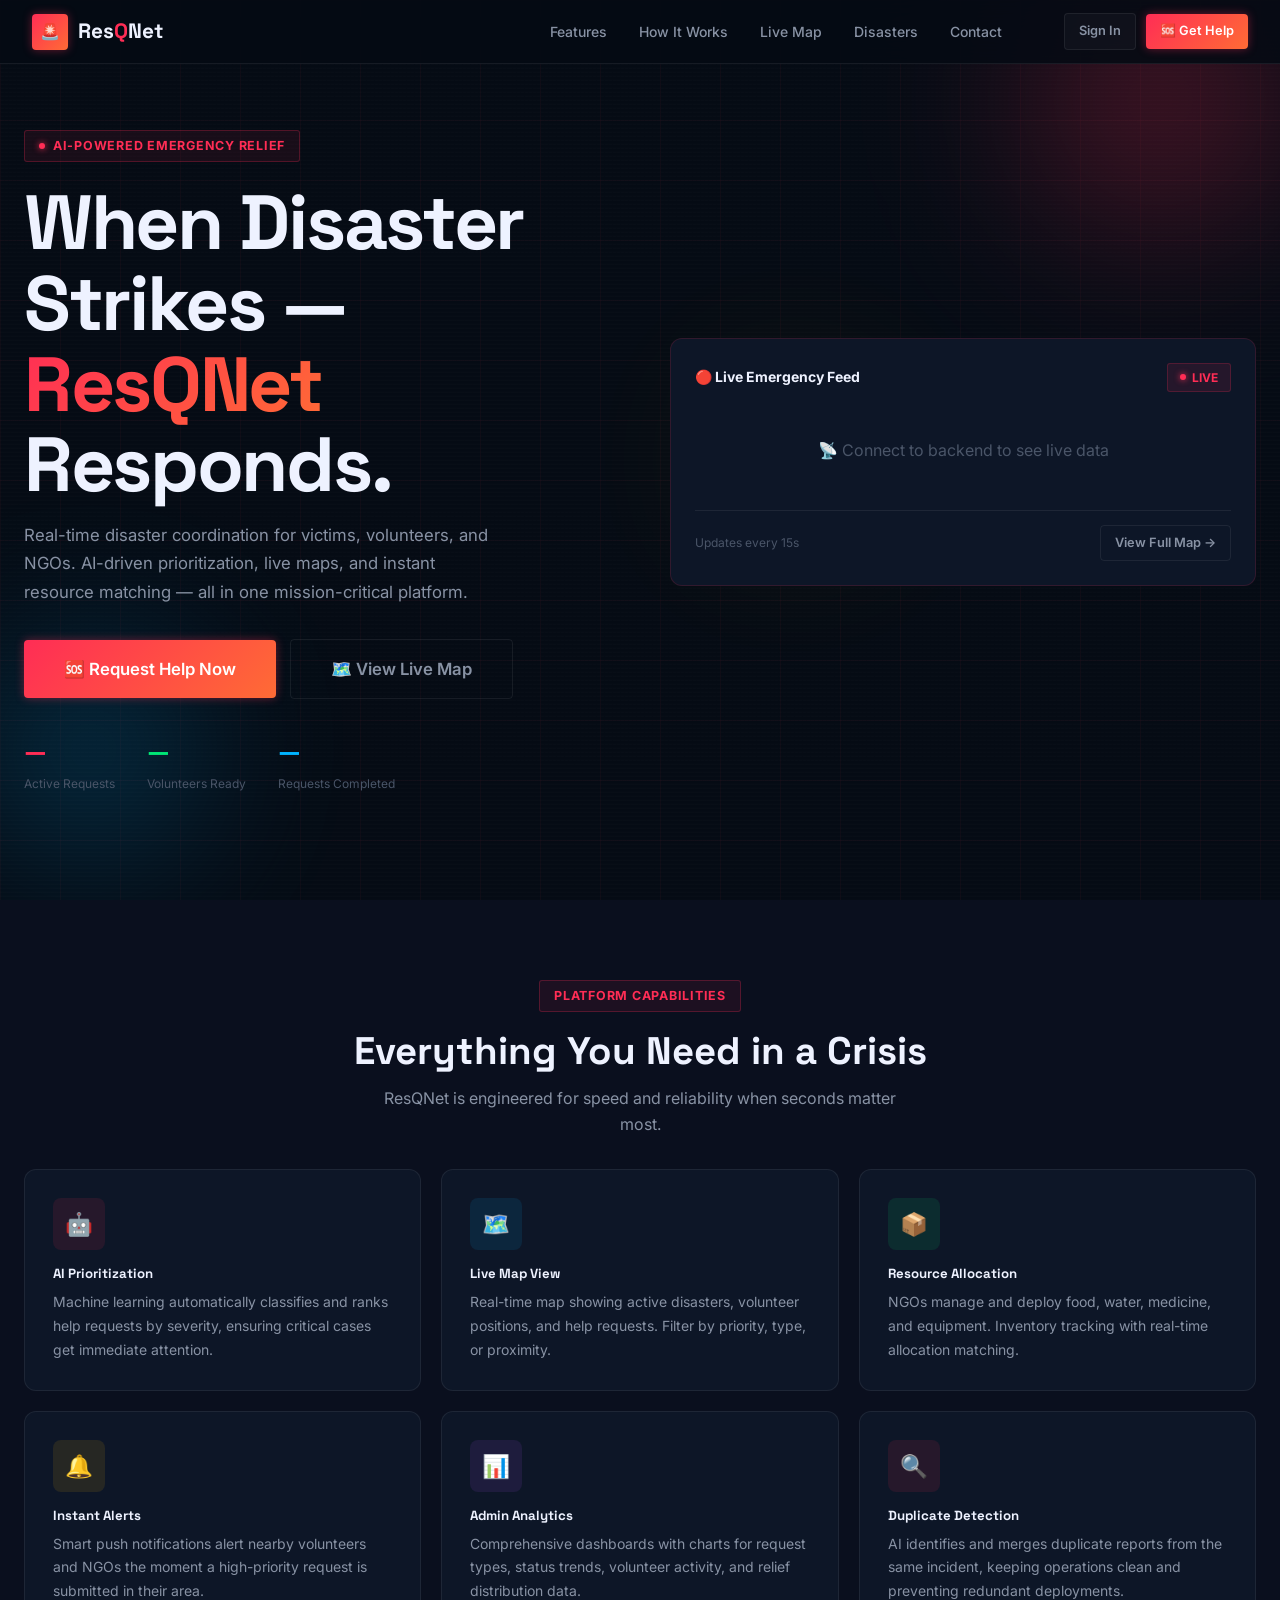
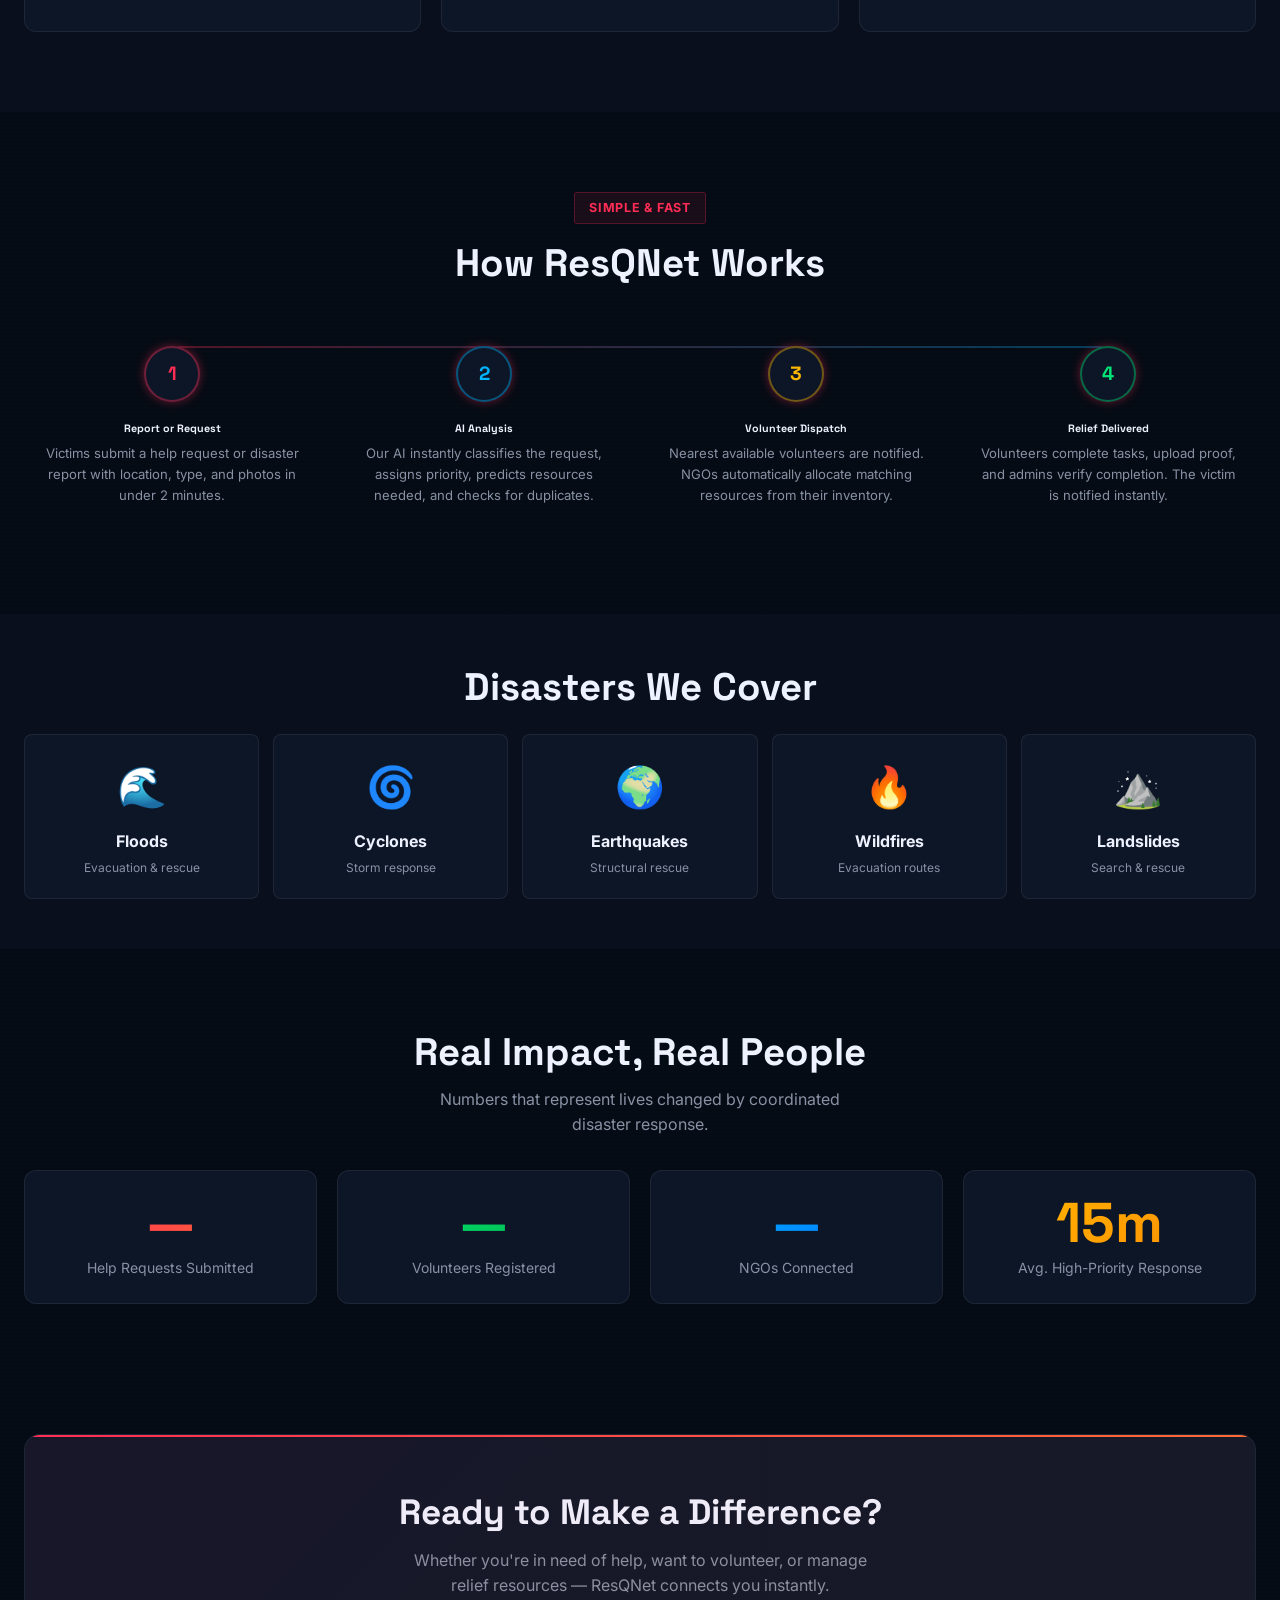
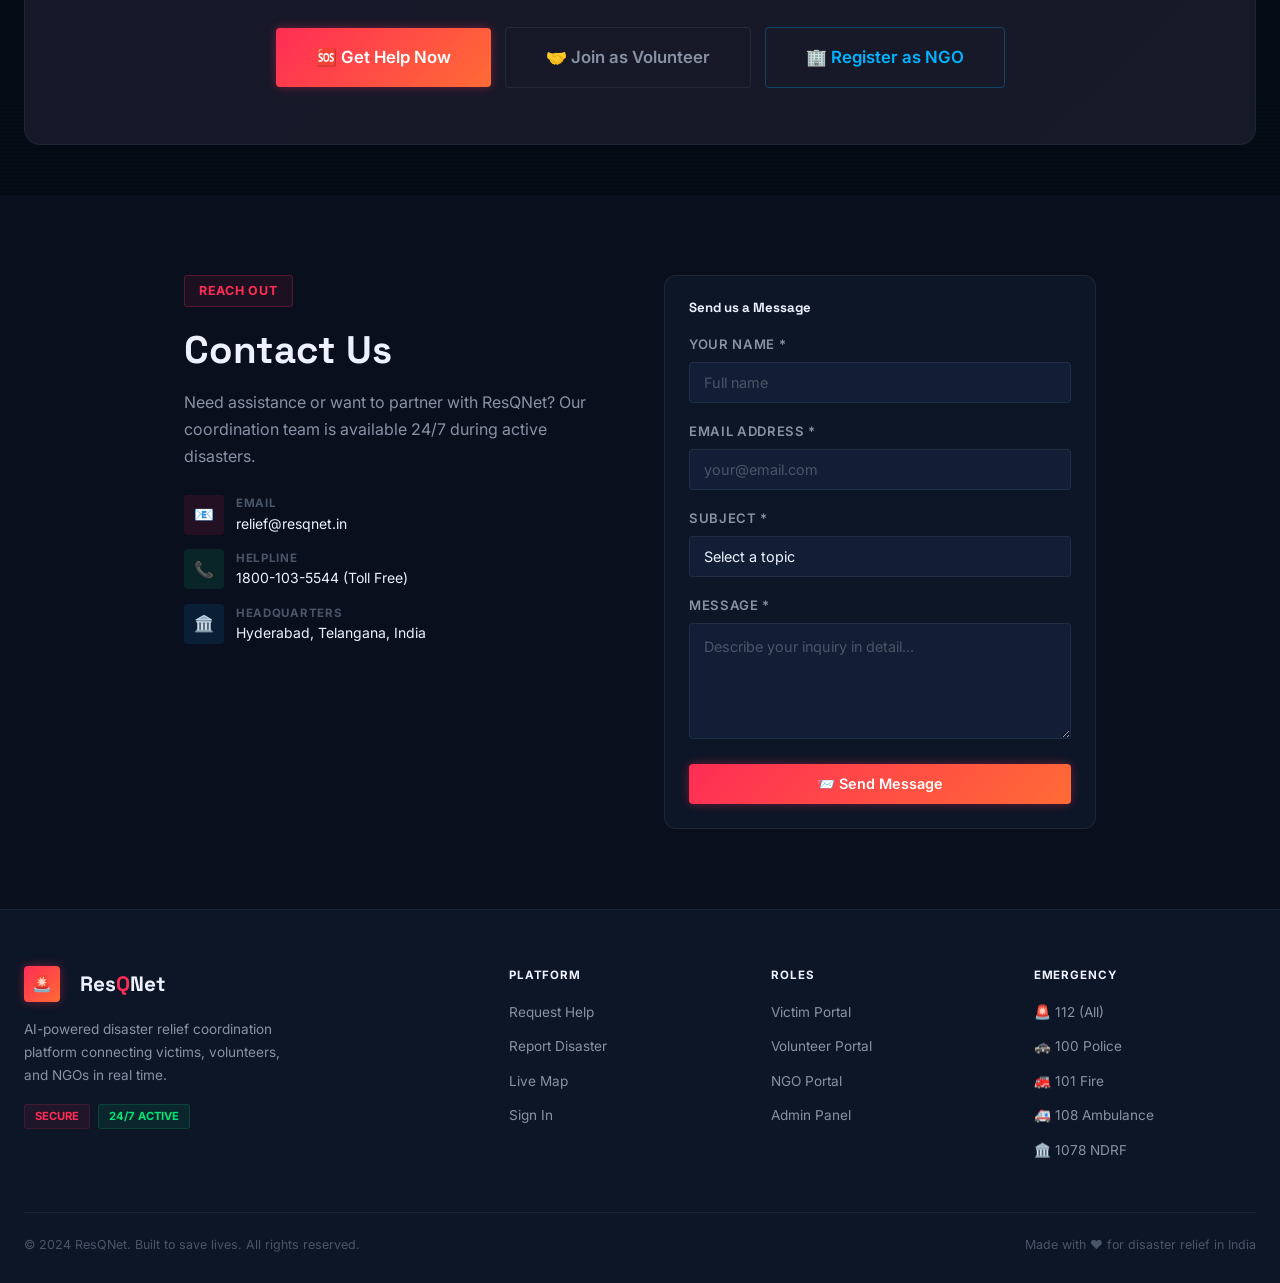
==== commit 76ed71e0: "Fix workflow, AI integration, volunteer dashboard and map functionality" ====
--- a/frontend/index.html
+++ b/frontend/index.html
@@ -3,566 +3,459 @@
 <head>
   <meta charset="UTF-8">
   <meta name="viewport" content="width=device-width, initial-scale=1.0">
-  <title>ResQNet — AI Disaster Relief Coordination System</title>
-  <meta name="description" content="ResQNet is an AI-powered disaster relief coordination platform connecting disaster victims with volunteers, NGOs, and government agencies for faster, smarter emergency response.">
-
-  <!-- Bootstrap 5 -->
-  <link href="https://cdn.jsdelivr.net/npm/bootstrap@5.3.0/dist/css/bootstrap.min.css" rel="stylesheet">
-  <!-- Custom CSS -->
-  <link rel="stylesheet" href="css/main.css">
-
+  <title>ResQNet — AI-Powered Disaster Relief Coordination</title>
+  <meta name="description" content="ResQNet connects disaster victims with volunteers and NGOs in real time using AI-driven prioritization, live maps, and resource management.">
+  <link rel="stylesheet" href="css/styles.css">
   <style>
     /* ── Hero ── */
-    .hero {
+    .hero-section {
       min-height: 100vh;
-      background: var(--grad-hero);
-      display: flex;
-      align-items: center;
-      padding-top: 80px;
-      position: relative;
-      overflow: hidden;
-    }
+      display: flex; align-items: center;
+      padding: calc(var(--topbar-h) + 40px) 0 80px;
+      position: relative; overflow: hidden;
+    }
+    /* Animated grid background */
+    .hero-grid {
+      position: absolute; inset: 0; pointer-events: none;
+      background-image:
+        linear-gradient(rgba(255,45,85,0.04) 1px, transparent 1px),
+        linear-gradient(90deg, rgba(255,45,85,0.04) 1px, transparent 1px);
+      background-size: 60px 60px;
+    }
+    /* Neon orbs */
     .hero-orb {
-      position: absolute;
-      border-radius: 50%;
-      filter: blur(80px);
-      pointer-events: none;
-    }
-    .hero-orb-1 { width: 600px; height: 600px; background: radial-gradient(circle, rgba(255,75,43,0.12) 0%, transparent 70%); top: -150px; right: -150px; animation: float 8s ease-in-out infinite; }
-    .hero-orb-2 { width: 400px; height: 400px; background: radial-gradient(circle, rgba(59,130,246,0.08) 0%, transparent 70%); bottom: -100px; left: -100px; animation: float 6s ease-in-out infinite reverse; }
-    .hero-orb-3 { width: 250px; height: 250px; background: radial-gradient(circle, rgba(255,140,0,0.06) 0%, transparent 70%); top: 40%; left: 30%; animation: float 5s ease-in-out infinite 2s; }
-
-    .hero-content { position: relative; z-index: 1; }
-    .hero-eyebrow {
-      display: inline-flex; align-items: center; gap: 8px;
-      background: rgba(255,75,43,0.1);
-      border: 1px solid rgba(255,75,43,0.3);
-      border-radius: 30px;
-      padding: 6px 18px;
-      font-size: 0.82rem;
-      font-weight: 600;
-      color: var(--primary-light);
-      margin-bottom: 24px;
-    }
-    .hero-eyebrow-dot { width: 6px; height: 6px; border-radius: 50%; background: var(--primary); animation: pulse 1.5s ease-in-out infinite; }
-
-    .hero-title { font-size: clamp(2.8rem, 6vw, 5rem); font-weight: 900; line-height: 1.08; letter-spacing: -0.03em; margin-bottom: 24px; }
-    .hero-desc { font-size: 1.1rem; color: var(--text-secondary); max-width: 540px; line-height: 1.7; margin-bottom: 40px; }
-
-    .hero-cta { display: flex; gap: 16px; flex-wrap: wrap; margin-bottom: 60px; }
-
-    .hero-stats {
-      display: flex; gap: 40px; flex-wrap: wrap;
-      padding-top: 40px;
-      border-top: 1px solid var(--border-glass);
-    }
-    .hero-stat-val { font-size: 2rem; font-weight: 800; font-family: 'Space Grotesk', sans-serif; }
-    .hero-stat-val span { color: var(--primary); }
-    .hero-stat-label { color: var(--text-secondary); font-size: 0.82rem; margin-top: 2px; }
-
-    /* Emergency card */
-    .emergency-card {
-      background: linear-gradient(135deg, rgba(239,68,68,0.12), rgba(185,28,28,0.06));
-      border: 1px solid rgba(239,68,68,0.3);
-      border-radius: var(--radius-xl);
-      padding: 32px;
-      position: relative;
-      z-index: 1;
-      animation: float 4s ease-in-out infinite;
-    }
-    .emergency-card-header { display: flex; align-items: center; gap: 12px; margin-bottom: 20px; }
-    .emergency-card-icon { width: 48px; height: 48px; border-radius: 12px; background: rgba(239,68,68,0.2); display: flex; align-items: center; justify-content: center; font-size: 1.4rem; animation: glow 2s ease-in-out infinite; }
-    .emergency-card-title { font-size: 1rem; font-weight: 700; }
-    .emergency-card-sub { color: var(--text-secondary); font-size: 0.78rem; }
-
-    .req-mini { background: var(--bg-glass); border: 1px solid var(--border-glass); border-radius: var(--radius); padding: 12px 14px; margin-bottom: 10px; display: flex; align-items: center; gap: 12px; }
-    .req-mini-dot { width: 10px; height: 10px; border-radius: 50%; flex-shrink: 0; }
-    .req-mini-text { font-size: 0.82rem; flex: 1; }
-    .req-mini-time { font-size: 0.72rem; color: var(--text-muted); }
-
-    /* Feature cards */
-    .feature-icon-wrap {
-      width: 64px; height: 64px;
-      border-radius: 16px;
+      position: absolute; border-radius: 50%;
+      filter: blur(80px); pointer-events: none; opacity: 0.35;
+    }
+    .orb-1 { width: 400px; height: 400px; background: radial-gradient(circle, #ff2d55 0%, transparent 70%); top: -100px; right: -80px; }
+    .orb-2 { width: 300px; height: 300px; background: radial-gradient(circle, #00b4ff 0%, transparent 70%); bottom: 0; left: -60px; }
+    .orb-3 { width: 200px; height: 200px; background: radial-gradient(circle, #ffb800 0%, transparent 70%); top: 40%; right: 30%; opacity: 0.2; }
+
+    /* Scanline overlay */
+    .hero-section::after {
+      content: '';
+      position: absolute; inset: 0; pointer-events: none;
+      background: repeating-linear-gradient(
+        0deg,
+        transparent,
+        transparent 3px,
+        rgba(255,255,255,0.007) 3px,
+        rgba(255,255,255,0.007) 4px
+      );
+    }
+
+    .hero-cta { display: flex; align-items: center; gap: 14px; flex-wrap: wrap; }
+
+    /* Feature section */
+    .feature-card {
+      background: var(--bg-card);
+      border: 1px solid var(--border-subtle);
+      border-radius: var(--radius-lg);
+      padding: 28px;
+      transition: var(--transition);
+      position: relative; overflow: hidden;
+    }
+    .feature-card::after {
+      content: '';
+      position: absolute; bottom: 0; left: 0; right: 0; height: 2px;
+      background: var(--grad-primary);
+      transform: scaleX(0); transform-origin: left;
+      transition: var(--transition);
+    }
+    .feature-card:hover { border-color: rgba(255,45,85,0.2); transform: translateY(-4px); box-shadow: var(--shadow); }
+    .feature-card:hover::after { transform: scaleX(1); }
+    .feature-icon {
+      width: 52px; height: 52px;
+      border-radius: var(--radius);
       display: flex; align-items: center; justify-content: center;
-      font-size: 1.8rem;
-      margin-bottom: 20px;
-    }
-    .feature-title { font-size: 1.1rem; font-weight: 700; margin-bottom: 10px; }
-    .feature-desc { color: var(--text-secondary); font-size: 0.875rem; line-height: 1.6; }
-
-    /* How it works */
-    .step-num {
-      width: 48px; height: 48px;
-      border-radius: 50%;
-      background: var(--grad-primary);
-      display: flex; align-items: center; justify-content: center;
-      font-weight: 800; font-size: 1rem; color: white;
-      margin: 0 auto 16px;
-      box-shadow: var(--shadow-glow-sm);
-    }
-    .step-connector {
-      position: absolute;
-      top: 24px; left: calc(50% + 24px);
-      right: calc(-50% + 24px);
-      height: 2px;
-      background: var(--border-glass);
-    }
-
-    /* Disaster types */
-    .disaster-type-card {
+      font-size: 1.4rem;
+      margin-bottom: 16px;
+    }
+
+    /* Disaster type pills */
+    .disaster-type-pill {
       background: var(--bg-card);
-      border: 1px solid var(--border-glass);
-      border-radius: var(--radius-lg);
+      border: 1px solid var(--border-subtle);
+      border-radius: var(--radius);
       padding: 20px;
       text-align: center;
       transition: var(--transition);
-      cursor: default;
-    }
-    .disaster-type-card:hover { transform: translateY(-6px); box-shadow: var(--shadow-glow-sm); border-color: rgba(255,75,43,0.3); }
-    .disaster-type-icon { font-size: 2.5rem; margin-bottom: 12px; display: block; }
-    .disaster-type-name { font-weight: 700; font-size: 0.9rem; }
-
-    /* Testimonial */
-    .testimonial-card {
+    }
+    .disaster-type-pill:hover { border-color: rgba(255,45,85,0.3); transform: translateY(-3px); box-shadow: var(--shadow); }
+
+    /* How it works */
+    .step-card {
+      text-align: center;
+      padding: 28px 20px;
+      position: relative;
+    }
+    .step-number {
+      width: 56px; height: 56px;
+      border-radius: 50%;
       background: var(--bg-card);
-      border: 1px solid var(--border-glass);
-      border-radius: var(--radius-lg);
-      padding: 28px;
-    }
-    .testimonial-quote { font-size: 0.9rem; line-height: 1.7; color: var(--text-secondary); margin-bottom: 20px; font-style: italic; }
-    .testimonial-author { display: flex; align-items: center; gap: 12px; }
-    .testimonial-avatar { width: 40px; height: 40px; border-radius: 50%; display: flex; align-items: center; justify-content: center; font-weight: 700; font-size: 0.9rem; color: white; }
-    .testimonial-name { font-weight: 600; font-size: 0.875rem; }
-    .testimonial-role { font-size: 0.75rem; color: var(--text-muted); }
-
-    /* CTA Banner */
-    .cta-banner {
-      background: linear-gradient(135deg, #FF4B2B 0%, #FF8C00 50%, #FF4B2B 100%);
-      background-size: 200% 200%;
-      animation: gradientShift 5s ease infinite;
+      border: 2px solid rgba(255,45,85,0.4);
+      display: flex; align-items: center; justify-content: center;
+      margin: 0 auto 20px;
+      font-size: 1.2rem; font-weight: 800; color: var(--accent-red);
+      font-family: 'Space Grotesk', sans-serif;
+      box-shadow: var(--glow-red-sm);
+    }
+
+    /* Stats section */
+    .stat-highlight { text-align: center; }
+    .stat-highlight-value { font-size: 3.5rem; font-weight: 900; line-height: 1; font-family: 'Space Grotesk', sans-serif; }
+    .stat-highlight-label { color: var(--text-secondary); font-size: 0.875rem; margin-top: 6px; }
+
+    /* CTA band */
+    .cta-band {
+      background: var(--bg-card);
+      border: 1px solid var(--border-subtle);
       border-radius: var(--radius-xl);
-      padding: 60px 40px;
+      padding: 56px 40px;
       text-align: center;
-      position: relative;
-      overflow: hidden;
-    }
-    .cta-banner::before {
+      position: relative; overflow: hidden;
+    }
+    .cta-band::before {
       content: '';
       position: absolute; inset: 0;
-      background-image: repeating-linear-gradient(45deg, rgba(255,255,255,0.03) 0px, rgba(255,255,255,0.03) 1px, transparent 1px, transparent 12px);
-    }
-    @keyframes gradientShift { 0%,100% { background-position: 0% 50%; } 50% { background-position: 100% 50%; } }
-
-    /* Contact */
-    .contact-info-item { display: flex; align-items: center; gap: 14px; margin-bottom: 20px; }
-    .contact-icon { width: 44px; height: 44px; border-radius: 12px; background: rgba(255,75,43,0.1); border: 1px solid rgba(255,75,43,0.2); display: flex; align-items: center; justify-content: center; font-size: 1.1rem; flex-shrink: 0; }
-    .contact-label { color: var(--text-muted); font-size: 0.78rem; }
-    .contact-value { font-weight: 600; font-size: 0.9rem; }
-
-    /* Footer */
-    .resq-footer { background: var(--bg-card); border-top: 1px solid var(--border-glass); padding: 60px 0 30px; }
-    .footer-brand { margin-bottom: 20px; }
-    .footer-desc { color: var(--text-secondary); font-size: 0.875rem; line-height: 1.7; max-width: 280px; }
-    .footer-heading { font-size: 0.9rem; font-weight: 700; text-transform: uppercase; letter-spacing: 0.06em; color: var(--text-primary); margin-bottom: 16px; }
-    .footer-links { list-style: none; padding: 0; margin: 0; }
-    .footer-links li { margin-bottom: 10px; }
-    .footer-links a { color: var(--text-secondary); text-decoration: none; font-size: 0.875rem; transition: var(--transition-sm); }
-    .footer-links a:hover { color: var(--primary); }
-    .footer-bottom { border-top: 1px solid var(--border-glass); margin-top: 40px; padding-top: 24px; display: flex; justify-content: space-between; align-items: center; flex-wrap: gap; gap: 10px; }
-    .footer-bottom-text { color: var(--text-muted); font-size: 0.8rem; }
-
-    .social-btn { width: 38px; height: 38px; border-radius: 50%; background: var(--bg-card-2); border: 1px solid var(--border-glass); display: inline-flex; align-items: center; justify-content: center; font-size: 0.9rem; color: var(--text-secondary); text-decoration: none; transition: var(--transition-sm); }
-    .social-btn:hover { background: rgba(255,75,43,0.1); border-color: var(--primary); color: var(--primary); }
+      background: var(--grad-primary);
+      opacity: 0.04;
+    }
+    .cta-band::after {
+      content: '';
+      position: absolute; top: 0; left: 0; right: 0; height: 2px;
+      background: var(--grad-primary);
+    }
+
+    /* Live Feed */
+    #live-feed-container .feed-item {
+      display: flex; gap: 12px; padding: 12px 0;
+      border-bottom: 1px solid var(--border-subtle);
+      font-size: 0.82rem;
+      animation: slideInRight 0.3s ease;
+    }
+    #live-feed-container .feed-item:last-child { border-bottom: none; }
+    .feed-dot { width: 8px; height: 8px; border-radius: 50%; flex-shrink: 0; margin-top: 4px; }
   </style>
 </head>
 <body>
 
 <!-- ── NAVBAR ── -->
-<nav class="resq-navbar navbar navbar-expand-lg">
+<nav class="resq-navbar" id="main-navbar">
+  <a href="index.html" class="nav-brand">
+    <div class="nav-brand-icon">🚨</div>
+    <span class="nav-brand-name">Res<span>Q</span>Net</span>
+  </a>
+  <ul class="nav-links" id="nav-links">
+    <li><a href="#features">Features</a></li>
+    <li><a href="#how-it-works">How It Works</a></li>
+    <li><a href="map.html">Live Map</a></li>
+    <li><a href="#disaster-types">Disasters</a></li>
+    <li><a href="#contact">Contact</a></li>
+  </ul>
+  <div class="nav-actions">
+    <a href="auth.html" class="btn btn-ghost btn-sm">Sign In</a>
+    <a href="auth.html" class="btn btn-primary btn-sm">🆘 Get Help</a>
+  </div>
+  <button class="nav-toggle" id="nav-toggle-btn" aria-label="Toggle menu">☰</button>
+</nav>
+
+<!-- Mobile Menu -->
+<div class="nav-mobile-menu" id="nav-mobile-menu">
+  <a href="#features">Features</a>
+  <a href="#how-it-works">How It Works</a>
+  <a href="map.html">Live Map</a>
+  <a href="#disaster-types">Disasters</a>
+  <a href="#contact">Contact</a>
+  <a href="auth.html" class="btn btn-primary btn-sm" style="margin-top:6px;text-align:center">🆘 Get Help Now</a>
+</div>
+
+<!-- ── HERO ── -->
+<section class="hero-section" id="hero">
+  <div class="hero-grid"></div>
+  <div class="orb-1 hero-orb"></div>
+  <div class="orb-2 hero-orb"></div>
+  <div class="orb-3 hero-orb"></div>
+
+  <div class="container" style="position:relative;z-index:1">
+    <div style="display:grid;grid-template-columns:1fr 1fr;gap:60px;align-items:center">
+      <!-- Left: Copy -->
+      <div>
+        <div class="hero-eyebrow">
+          <span class="hero-eyebrow-dot"></span>
+          AI-Powered Emergency Relief
+        </div>
+
+        <h1 class="display-1 mb-16">
+          When Disaster<br>Strikes — <span class="gradient-text">ResQNet</span><br>Responds.
+        </h1>
+
+        <p style="color:var(--text-secondary);font-size:1.05rem;line-height:1.7;max-width:480px;margin-bottom:32px">
+          Real-time disaster coordination for victims, volunteers, and NGOs. AI-driven prioritization, live maps, and instant resource matching — all in one mission-critical platform.
+        </p>
+
+        <div class="hero-cta mb-32">
+          <a href="help-request.html" class="btn btn-primary btn-xl animate-glow">
+            🆘 Request Help Now
+          </a>
+          <a href="map.html" class="btn btn-outline btn-xl">
+            🗺️ View Live Map
+          </a>
+        </div>
+
+        <!-- Hero Stats Row -->
+        <div style="display:flex;gap:32px;flex-wrap:wrap">
+          <div>
+            <div style="font-size:1.6rem;font-weight:900;font-family:'Space Grotesk',sans-serif;color:var(--accent-red)" id="hero-stat-requests">—</div>
+            <div style="font-size:0.75rem;color:var(--text-muted);margin-top:2px">Active Requests</div>
+          </div>
+          <div>
+            <div style="font-size:1.6rem;font-weight:900;font-family:'Space Grotesk',sans-serif;color:var(--accent-green)" id="hero-stat-volunteers">—</div>
+            <div style="font-size:0.75rem;color:var(--text-muted);margin-top:2px">Volunteers Ready</div>
+          </div>
+          <div>
+            <div style="font-size:1.6rem;font-weight:900;font-family:'Space Grotesk',sans-serif;color:var(--accent-blue)" id="hero-stat-completed">—</div>
+            <div style="font-size:0.75rem;color:var(--text-muted);margin-top:2px">Requests Completed</div>
+          </div>
+        </div>
+      </div>
+
+      <!-- Right: Live Feed + Map Card -->
+      <div>
+        <div class="resq-card" style="border:1px solid rgba(255,45,85,0.15)">
+          <div class="flex items-center justify-between mb-16">
+            <div style="font-weight:700;font-size:0.875rem">🔴 Live Emergency Feed</div>
+            <div class="badge-live">LIVE</div>
+          </div>
+          <div id="live-feed-container" style="max-height:340px;overflow-y:auto">
+            <div style="text-align:center;padding:40px;color:var(--text-muted)">
+              <div style="font-size:2rem;margin-bottom:12px">📡</div>
+              Connecting to live feed...
+            </div>
+          </div>
+          <div style="margin-top:16px;padding-top:14px;border-top:1px solid var(--border-subtle);display:flex;justify-content:space-between;align-items:center">
+            <div style="font-size:0.75rem;color:var(--text-muted)">Updates every 15s</div>
+            <a href="map.html" class="btn btn-outline btn-sm">View Full Map →</a>
+          </div>
+        </div>
+      </div>
+    </div>
+  </div>
+</section>
+
+<!-- ── FEATURES ── -->
+<section class="section" id="features" style="background:var(--bg-secondary)">
   <div class="container">
-    <a class="navbar-brand resq-navbar" href="index.html">
-      <div class="brand-icon">🚨</div>
-      <span class="brand-name">Res<span>Q</span>Net</span>
-    </a>
-    <button class="navbar-toggler border-0" type="button" data-bs-toggle="collapse" data-bs-target="#navbarCollapse" style="color:var(--text-secondary)">
-      <span>☰</span>
-    </button>
-    <div class="navbar-collapse collapse" id="navbarCollapse">
-      <ul class="navbar-nav ms-auto align-items-center gap-1">
-        <li class="nav-item"><a class="nav-link active" href="#home">Home</a></li>
-        <li class="nav-item"><a class="nav-link" href="#features">Features</a></li>
-        <li class="nav-item"><a class="nav-link" href="#how-it-works">How It Works</a></li>
-        <li class="nav-item"><a class="nav-link" href="#about">About</a></li>
-        <li class="nav-item"><a class="nav-link" href="#contact">Contact</a></li>
-        <li class="nav-item ms-2">
-          <a class="nav-link" href="auth.html" id="nav-login-btn" style="color:var(--text-secondary)">Login</a>
-        </li>
-        <li class="nav-item">
-          <a class="btn-resq-primary" href="auth.html?tab=register" id="nav-register-btn" style="font-size:0.875rem;padding:9px 20px;">Register</a>
-        </li>
-        <li class="nav-item" style="display:none">
-          <a class="btn-resq-primary" href="#" id="nav-dashboard-btn" style="font-size:0.875rem;padding:9px 20px;">Dashboard</a>
-        </li>
-        <li class="nav-item" style="display:none">
-          <button class="btn-resq-outline" id="nav-logout-btn" style="font-size:0.875rem;padding:9px 20px;">Logout</button>
-        </li>
-      </ul>
-    </div>
-  </div>
-</nav>
-
-<!-- ── HERO ── -->
-<section class="hero" id="home">
-  <div class="hero-orb hero-orb-1"></div>
-  <div class="hero-orb hero-orb-2"></div>
-  <div class="hero-orb hero-orb-3"></div>
+    <div class="text-center mb-32">
+      <div class="hero-eyebrow" style="margin:0 auto 16px">Platform Capabilities</div>
+      <h2 class="section-title">Everything You Need in a Crisis</h2>
+      <p style="color:var(--text-secondary);margin-top:12px;font-size:1rem;max-width:520px;margin-left:auto;margin-right:auto">
+        ResQNet is engineered for speed and reliability when seconds matter most.
+      </p>
+    </div>
+    <div style="display:grid;grid-template-columns:repeat(3,1fr);gap:20px">
+      <div class="feature-card">
+        <div class="feature-icon" style="background:rgba(255,45,85,0.1);color:var(--accent-red)">🤖</div>
+        <h5>AI Prioritization</h5>
+        <p style="color:var(--text-secondary);font-size:0.875rem;line-height:1.7;margin-top:8px">Machine learning automatically classifies and ranks help requests by severity, ensuring critical cases get immediate attention.</p>
+      </div>
+      <div class="feature-card">
+        <div class="feature-icon" style="background:rgba(0,180,255,0.1);color:var(--accent-blue)">🗺️</div>
+        <h5>Live Map View</h5>
+        <p style="color:var(--text-secondary);font-size:0.875rem;line-height:1.7;margin-top:8px">Real-time map showing active disasters, volunteer positions, and help requests. Filter by priority, type, or proximity.</p>
+      </div>
+      <div class="feature-card">
+        <div class="feature-icon" style="background:rgba(0,230,118,0.1);color:var(--accent-green)">📦</div>
+        <h5>Resource Allocation</h5>
+        <p style="color:var(--text-secondary);font-size:0.875rem;line-height:1.7;margin-top:8px">NGOs manage and deploy food, water, medicine, and equipment. Inventory tracking with real-time allocation matching.</p>
+      </div>
+      <div class="feature-card">
+        <div class="feature-icon" style="background:rgba(255,184,0,0.1);color:var(--accent-amber)">🔔</div>
+        <h5>Instant Alerts</h5>
+        <p style="color:var(--text-secondary);font-size:0.875rem;line-height:1.7;margin-top:8px">Smart push notifications alert nearby volunteers and NGOs the moment a high-priority request is submitted in their area.</p>
+      </div>
+      <div class="feature-card">
+        <div class="feature-icon" style="background:rgba(180,77,255,0.1);color:var(--accent-purple)">📊</div>
+        <h5>Admin Analytics</h5>
+        <p style="color:var(--text-secondary);font-size:0.875rem;line-height:1.7;margin-top:8px">Comprehensive dashboards with charts for request types, status trends, volunteer activity, and relief distribution data.</p>
+      </div>
+      <div class="feature-card">
+        <div class="feature-icon" style="background:rgba(255,45,85,0.1);color:var(--accent-red)">🔍</div>
+        <h5>Duplicate Detection</h5>
+        <p style="color:var(--text-secondary);font-size:0.875rem;line-height:1.7;margin-top:8px">AI identifies and merges duplicate reports from the same incident, keeping operations clean and preventing redundant deployments.</p>
+      </div>
+    </div>
+  </div>
+</section>
+
+<!-- ── HOW IT WORKS ── -->
+<section class="section" id="how-it-works">
   <div class="container">
-    <div class="row align-items-center g-5">
-      <div class="col-lg-6">
-        <div class="hero-content">
-          <div class="hero-eyebrow" data-animate>
-            <div class="hero-eyebrow-dot"></div>
-            AI-Powered Emergency Response
-          </div>
-          <h1 class="hero-title" data-animate data-delay="100">
-            Disaster Relief,<br>
-            <span class="gradient-text">Reimagined</span> with AI
-          </h1>
-          <p class="hero-desc" data-animate data-delay="200">
-            ResQNet connects disaster victims with volunteers, NGOs, and government agencies through intelligent coordination — prioritizing emergencies, eliminating duplicates, and saving lives faster.
-          </p>
-          <div class="hero-cta" data-animate data-delay="300">
-            <a href="help-request.html" class="btn-resq-primary" id="emergency-btn" style="padding:14px 32px;font-size:1rem;animation:glow 2s ease-in-out infinite">
-              🆘 Emergency Help
-            </a>
-            <a href="auth.html" class="btn-resq-secondary" style="padding:14px 32px;font-size:1rem">
-              📋 Report Disaster
-            </a>
-          </div>
-          <div class="hero-stats" data-animate data-delay="400">
-            <div>
-              <div class="hero-stat-val"><span id="hero-stat-requests">—</span></div>
-              <div class="hero-stat-label">Requests Handled</div>
-            </div>
-            <div>
-              <div class="hero-stat-val"><span id="hero-stat-volunteers">—</span></div>
-              <div class="hero-stat-label">Active Volunteers</div>
-            </div>
-            <div>
-              <div class="hero-stat-val"><span id="hero-stat-completed">—</span></div>
-              <div class="hero-stat-label">Completed</div>
-            </div>
-          </div>
-        </div>
-      </div>
-      <div class="col-lg-6">
-        <div class="emergency-card" data-animate data-delay="200">
-          <div class="emergency-card-header">
-            <div class="emergency-card-icon">🚨</div>
-            <div>
-              <div class="emergency-card-title">Live Emergency Feed</div>
-              <div class="emergency-card-sub">Real-time incoming requests</div>
-            </div>
-            <div style="margin-left:auto">
-              <span class="status-dot online"></span>
-              <span style="font-size:0.75rem;color:var(--text-muted)">Live</span>
-            </div>
-          </div>
-
-          <!-- Live feed loaded from API -->
-          <div id="live-feed-container">
-            <div class="req-mini" style="justify-content:center;color:var(--text-muted);font-size:0.82rem">⏳ Loading live feed...</div>
-          </div>
-
-          <!-- AI badge -->
-          <div style="margin-top:16px;display:flex;align-items:center;gap:10px;padding:12px;background:rgba(255,75,43,0.06);border-radius:var(--radius);border:1px solid rgba(255,75,43,0.15)">
-            <span style="font-size:1.2rem">🤖</span>
-            <div>
-              <div style="font-size:0.8rem;font-weight:600;color:var(--primary)">AI Prioritization Active</div>
-              <div style="font-size:0.72rem;color:var(--text-muted)">Analyzing incoming requests in real-time</div>
-            </div>
-            <div style="margin-left:auto;font-size:0.75rem;color:var(--success)">▲ Live</div>
-          </div>
-        </div>
+    <div class="text-center mb-32">
+      <div class="hero-eyebrow" style="margin:0 auto 16px">Simple &amp; Fast</div>
+      <h2 class="section-title">How ResQNet Works</h2>
+    </div>
+    <div style="display:grid;grid-template-columns:repeat(4,1fr);gap:16px;position:relative">
+      <!-- Connector line -->
+      <div style="position:absolute;top:28px;left:calc(12.5%);right:calc(12.5%);height:2px;background:linear-gradient(90deg,var(--accent-red),var(--accent-blue));opacity:0.3;z-index:0"></div>
+      <div class="step-card" style="z-index:1">
+        <div class="step-number">1</div>
+        <h6>Report or Request</h6>
+        <p style="color:var(--text-secondary);font-size:0.82rem;margin-top:8px;line-height:1.6">Victims submit a help request or disaster report with location, type, and photos in under 2 minutes.</p>
+      </div>
+      <div class="step-card" style="z-index:1">
+        <div class="step-number" style="border-color:rgba(0,180,255,0.4);color:var(--accent-blue)">2</div>
+        <h6>AI Analysis</h6>
+        <p style="color:var(--text-secondary);font-size:0.82rem;margin-top:8px;line-height:1.6">Our AI instantly classifies the request, assigns priority, predicts resources needed, and checks for duplicates.</p>
+      </div>
+      <div class="step-card" style="z-index:1">
+        <div class="step-number" style="border-color:rgba(255,184,0,0.4);color:var(--accent-amber)">3</div>
+        <h6>Volunteer Dispatch</h6>
+        <p style="color:var(--text-secondary);font-size:0.82rem;margin-top:8px;line-height:1.6">Nearest available volunteers are notified. NGOs automatically allocate matching resources from their inventory.</p>
+      </div>
+      <div class="step-card" style="z-index:1">
+        <div class="step-number" style="border-color:rgba(0,230,118,0.4);color:var(--accent-green)">4</div>
+        <h6>Relief Delivered</h6>
+        <p style="color:var(--text-secondary);font-size:0.82rem;margin-top:8px;line-height:1.6">Volunteers complete tasks, upload proof, and admins verify completion. The victim is notified instantly.</p>
       </div>
     </div>
   </div>
 </section>
 
-<!-- ── FEATURES ── -->
-<section class="section" id="features" style="background:var(--bg-card)">
+<!-- ── DISASTER TYPES ── -->
+<section class="section-sm" id="disaster-types" style="background:var(--bg-secondary)">
   <div class="container">
-    <div class="text-center mb-5" data-animate>
-      <div class="hero-eyebrow d-inline-flex mb-3">✨ Platform Features</div>
-      <h2 class="section-heading">Everything you need for<br><span class="gradient-text">effective disaster response</span></h2>
-      <p style="color:var(--text-secondary);max-width:500px;margin:16px auto 0">Powered by AI, designed for speed, built for all stakeholders in a disaster scenario.</p>
-    </div>
-
-    <div class="row g-4">
-      <div class="col-md-6 col-lg-4" data-animate data-delay="0">
-        <div class="resq-card h-100">
-          <div class="feature-icon-wrap" style="background:linear-gradient(135deg,rgba(239,68,68,0.15),rgba(185,28,28,0.1))">🤖</div>
-          <div class="feature-title">AI Priority Prediction</div>
-          <div class="feature-desc">Machine learning instantly classifies every request as High, Medium, or Low priority — ensuring life-threatening emergencies get immediate attention.</div>
-        </div>
-      </div>
-      <div class="col-md-6 col-lg-4" data-animate data-delay="100">
-        <div class="resq-card h-100">
-          <div class="feature-icon-wrap" style="background:linear-gradient(135deg,rgba(59,130,246,0.15),rgba(29,78,216,0.1))">🗺️</div>
-          <div class="feature-title">Live Map Tracking</div>
-          <div class="feature-desc">Real-time interactive maps show disaster zones, pending help requests, and volunteer locations with colour-coded priority indicators.</div>
-        </div>
-      </div>
-      <div class="col-md-6 col-lg-4" data-animate data-delay="200">
-        <div class="resq-card h-100">
-          <div class="feature-icon-wrap" style="background:linear-gradient(135deg,rgba(16,185,129,0.15),rgba(5,150,105,0.1))">🔍</div>
-          <div class="feature-title">Duplicate Detection</div>
-          <div class="feature-desc">Smart algorithms identify and flag duplicate requests based on location, type, and timestamp — preventing resource wastage.</div>
-        </div>
-      </div>
-      <div class="col-md-6 col-lg-4" data-animate data-delay="300">
-        <div class="resq-card h-100">
-          <div class="feature-icon-wrap" style="background:linear-gradient(135deg,rgba(245,158,11,0.15),rgba(217,119,6,0.1))">📦</div>
-          <div class="feature-title">Resource Forecasting</div>
-          <div class="feature-desc">Predicts food, water, and medical supply requirements based on affected population and request patterns across disaster zones.</div>
-        </div>
-      </div>
-      <div class="col-md-6 col-lg-4" data-animate data-delay="400">
-        <div class="resq-card h-100">
-          <div class="feature-icon-wrap" style="background:linear-gradient(135deg,rgba(139,92,246,0.15),rgba(109,40,217,0.1))">👥</div>
-          <div class="feature-title">Volunteer Management</div>
-          <div class="feature-desc">Volunteers receive nearby requests sorted by priority, can accept tasks, and update statuses in real-time for transparent coordination.</div>
-        </div>
-      </div>
-      <div class="col-md-6 col-lg-4" data-animate data-delay="500">
-        <div class="resq-card h-100">
-          <div class="feature-icon-wrap" style="background:linear-gradient(135deg,rgba(255,75,43,0.15),rgba(255,140,0,0.1))">📊</div>
-          <div class="feature-title">Admin Analytics</div>
-          <div class="feature-desc">Comprehensive dashboards with real-time charts, relief distribution statistics, and high-priority case monitoring for administrators.</div>
-        </div>
-      </div>
+    <div class="text-center mb-24">
+      <h2 class="section-title">Disasters We Cover</h2>
+    </div>
+    <div style="display:grid;grid-template-columns:repeat(5,1fr);gap:14px">
+      <div class="disaster-type-pill"><div style="font-size:2.5rem;margin-bottom:10px">🌊</div><div style="font-weight:700">Floods</div><div style="font-size:0.75rem;color:var(--text-secondary);margin-top:4px">Evacuation &amp; rescue</div></div>
+      <div class="disaster-type-pill"><div style="font-size:2.5rem;margin-bottom:10px">🌀</div><div style="font-weight:700">Cyclones</div><div style="font-size:0.75rem;color:var(--text-secondary);margin-top:4px">Storm response</div></div>
+      <div class="disaster-type-pill"><div style="font-size:2.5rem;margin-bottom:10px">🌍</div><div style="font-weight:700">Earthquakes</div><div style="font-size:0.75rem;color:var(--text-secondary);margin-top:4px">Structural rescue</div></div>
+      <div class="disaster-type-pill"><div style="font-size:2.5rem;margin-bottom:10px">🔥</div><div style="font-weight:700">Wildfires</div><div style="font-size:0.75rem;color:var(--text-secondary);margin-top:4px">Evacuation routes</div></div>
+      <div class="disaster-type-pill"><div style="font-size:2.5rem;margin-bottom:10px">⛰️</div><div style="font-weight:700">Landslides</div><div style="font-size:0.75rem;color:var(--text-secondary);margin-top:4px">Search &amp; rescue</div></div>
     </div>
   </div>
 </section>
 
-<!-- ── DISASTER TYPES ── -->
+<!-- ── IMPACT STATS ── -->
 <section class="section">
   <div class="container">
-    <div class="text-center mb-5" data-animate>
-      <div class="hero-eyebrow d-inline-flex mb-3">🌍 Supported Disasters</div>
-      <h2 class="section-heading">Coordinating relief for<br><span class="gradient-text">every disaster type</span></h2>
-    </div>
-    <div class="row g-4 justify-content-center">
-      <div class="col-6 col-md-4 col-lg-2" data-animate data-delay="0"><div class="disaster-type-card"><span class="disaster-type-icon">🌊</span><div class="disaster-type-name">Flood</div></div></div>
-      <div class="col-6 col-md-4 col-lg-2" data-animate data-delay="80"><div class="disaster-type-card"><span class="disaster-type-icon">🌀</span><div class="disaster-type-name">Cyclone</div></div></div>
-      <div class="col-6 col-md-4 col-lg-2" data-animate data-delay="160"><div class="disaster-type-card"><span class="disaster-type-icon">🌍</span><div class="disaster-type-name">Earthquake</div></div></div>
-      <div class="col-6 col-md-4 col-lg-2" data-animate data-delay="240"><div class="disaster-type-card"><span class="disaster-type-icon">⛰️</span><div class="disaster-type-name">Landslide</div></div></div>
-      <div class="col-6 col-md-4 col-lg-2" data-animate data-delay="320"><div class="disaster-type-card"><span class="disaster-type-icon">🔥</span><div class="disaster-type-name">Fire</div></div></div>
+    <div class="text-center mb-32">
+      <h2 class="section-title">Real Impact, Real People</h2>
+      <p style="color:var(--text-secondary);margin-top:12px;font-size:1rem;max-width:460px;margin-left:auto;margin-right:auto">
+        Numbers that represent lives changed by coordinated disaster response.
+      </p>
+    </div>
+    <div style="display:grid;grid-template-columns:repeat(4,1fr);gap:20px">
+      <div class="resq-card text-center">
+        <div class="stat-highlight-value gradient-text" id="hero-stat-total">—</div>
+        <div class="stat-highlight-label mt-8">Help Requests Submitted</div>
+      </div>
+      <div class="resq-card text-center">
+        <div class="stat-highlight-value" style="background:var(--grad-success);-webkit-background-clip:text;-webkit-text-fill-color:transparent;background-clip:text" id="hero-stat-vol-total">—</div>
+        <div class="stat-highlight-label mt-8">Volunteers Registered</div>
+      </div>
+      <div class="resq-card text-center">
+        <div class="stat-highlight-value" style="background:var(--grad-blue);-webkit-background-clip:text;-webkit-text-fill-color:transparent;background-clip:text" id="hero-stat-ngos">—</div>
+        <div class="stat-highlight-label mt-8">NGOs Connected</div>
+      </div>
+      <div class="resq-card text-center">
+        <div class="stat-highlight-value" style="background:var(--grad-warning);-webkit-background-clip:text;-webkit-text-fill-color:transparent;background-clip:text" id="hero-stat-resp-rate">15m</div>
+        <div class="stat-highlight-label mt-8">Avg. High-Priority Response</div>
+      </div>
     </div>
   </div>
 </section>
 
-<!-- ── HOW IT WORKS ── -->
-<section class="section" id="how-it-works" style="background:var(--bg-card)">
+<!-- ── CTA BAND ── -->
+<section class="section-sm">
   <div class="container">
-    <div class="text-center mb-5" data-animate>
-      <div class="hero-eyebrow d-inline-flex mb-3">🔄 Workflow</div>
-      <h2 class="section-heading">How <span class="gradient-text">ResQNet</span> works</h2>
-    </div>
-    <div class="row g-4 text-center">
-      <div class="col-md-6 col-lg-3" data-animate data-delay="0">
-        <div class="step-num">1</div>
-        <h5 style="font-weight:700;margin-bottom:10px">Register & Login</h5>
-        <p style="color:var(--text-secondary);font-size:0.875rem">Victims and volunteers create role-specific accounts on the platform.</p>
-      </div>
-      <div class="col-md-6 col-lg-3" data-animate data-delay="100">
-        <div class="step-num">2</div>
-        <h5 style="font-weight:700;margin-bottom:10px">Report / Request</h5>
-        <p style="color:var(--text-secondary);font-size:0.875rem">Submit disaster incidents or help requests with location and images.</p>
-      </div>
-      <div class="col-md-6 col-lg-3" data-animate data-delay="200">
-        <div class="step-num">3</div>
-        <h5 style="font-weight:700;margin-bottom:10px">AI Analyzes</h5>
-        <p style="color:var(--text-secondary);font-size:0.875rem">The AI module assigns priority, detects duplicates, and forecasts resources.</p>
-      </div>
-      <div class="col-md-6 col-lg-3" data-animate data-delay="300">
-        <div class="step-num">4</div>
-        <h5 style="font-weight:700;margin-bottom:10px">Relief Dispatched</h5>
-        <p style="color:var(--text-secondary);font-size:0.875rem">Volunteers accept tasks, admin monitors progress, victims receive help.</p>
+    <div class="cta-band">
+      <h2 style="font-size:2.2rem;font-weight:800;margin-bottom:14px">Ready to Make a Difference?</h2>
+      <p style="color:var(--text-secondary);font-size:1rem;margin-bottom:28px;max-width:480px;margin-left:auto;margin-right:auto">
+        Whether you're in need of help, want to volunteer, or manage relief resources — ResQNet connects you instantly.
+      </p>
+      <div class="hero-cta" style="justify-content:center">
+        <a href="auth.html" class="btn btn-primary btn-xl">🆘 Get Help Now</a>
+        <a href="auth.html" class="btn btn-outline btn-xl">🤝 Join as Volunteer</a>
+        <a href="auth.html" class="btn btn-outline-blue btn-xl">🏢 Register as NGO</a>
       </div>
     </div>
   </div>
 </section>
 
-<!-- ── ABOUT ── -->
-<section class="section" id="about">
-  <div class="container">
-    <div class="row align-items-center g-5">
-      <div class="col-lg-5" data-animate>
-        <div class="hero-eyebrow mb-3">ℹ️ About ResQNet</div>
-        <h2 class="section-heading mb-4">Built to save lives <span class="gradient-text">faster</span></h2>
-        <p style="color:var(--text-secondary);line-height:1.8;margin-bottom:20px">
-          ResQNet is an academic CSP project developed by a team of 4 students to address the critical gap in disaster relief coordination. The platform bridges the communication barrier between affected communities and relief organizations.
+<!-- ── CONTACT ── -->
+<section class="section" id="contact" style="background:var(--bg-secondary)">
+  <div class="container-sm">
+    <div style="display:grid;grid-template-columns:1fr 1fr;gap:48px;align-items:start">
+      <!-- Left: Info -->
+      <div>
+        <div class="hero-eyebrow mb-16">Reach Out</div>
+        <h2 class="section-title mb-16">Contact Us</h2>
+        <p style="color:var(--text-secondary);line-height:1.7;margin-bottom:24px">
+          Need assistance or want to partner with ResQNet? Our coordination team is available 24/7 during active disasters.
         </p>
-        <p style="color:var(--text-secondary);line-height:1.8;margin-bottom:30px">
-          By integrating AI-based priority prediction, real-time maps, and structured volunteer management — ResQNet ensures no request falls through the cracks, even during large-scale disasters.
-        </p>
-        <div class="row g-3">
-          <div class="col-6">
-            <div style="padding:16px;background:var(--bg-card);border-radius:var(--radius);border:1px solid var(--border-glass)">
-              <div style="font-size:1.4rem;font-weight:800;color:var(--primary);font-family:'Space Grotesk',sans-serif">4</div>
-              <div style="color:var(--text-secondary);font-size:0.8rem">AI Modules</div>
+        <div style="display:flex;flex-direction:column;gap:14px">
+          <div class="flex items-center gap-12">
+            <div style="width:40px;height:40px;background:rgba(255,45,85,0.1);border-radius:var(--radius-sm);display:flex;align-items:center;justify-content:center;font-size:1rem;flex-shrink:0">📧</div>
+            <div>
+              <div style="font-size:0.72rem;color:var(--text-muted);text-transform:uppercase;letter-spacing:0.06em;font-weight:700">Email</div>
+              <div style="font-size:0.875rem;color:var(--text-primary)">relief@resqnet.in</div>
             </div>
           </div>
-          <div class="col-6">
-            <div style="padding:16px;background:var(--bg-card);border-radius:var(--radius);border:1px solid var(--border-glass)">
-              <div style="font-size:1.4rem;font-weight:800;color:var(--primary);font-family:'Space Grotesk',sans-serif">3</div>
-              <div style="color:var(--text-secondary);font-size:0.8rem">User Roles</div>
+          <div class="flex items-center gap-12">
+            <div style="width:40px;height:40px;background:rgba(0,230,118,0.1);border-radius:var(--radius-sm);display:flex;align-items:center;justify-content:center;font-size:1rem;flex-shrink:0">📞</div>
+            <div>
+              <div style="font-size:0.72rem;color:var(--text-muted);text-transform:uppercase;letter-spacing:0.06em;font-weight:700">Helpline</div>
+              <div style="font-size:0.875rem;color:var(--text-primary)">1800-103-5544 (Toll Free)</div>
             </div>
           </div>
+          <div class="flex items-center gap-12">
+            <div style="width:40px;height:40px;background:rgba(0,180,255,0.1);border-radius:var(--radius-sm);display:flex;align-items:center;justify-content:center;font-size:1rem;flex-shrink:0">🏛️</div>
+            <div>
+              <div style="font-size:0.72rem;color:var(--text-muted);text-transform:uppercase;letter-spacing:0.06em;font-weight:700">Headquarters</div>
+              <div style="font-size:0.875rem;color:var(--text-primary)">Hyderabad, Telangana, India</div>
+            </div>
+          </div>
         </div>
       </div>
-      <div class="col-lg-7" data-animate data-delay="200">
-        <div class="row g-3">
-          <div class="col-md-6">
-            <div class="testimonial-card">
-              <div style="font-size:2rem;margin-bottom:12px">🤖</div>
-              <div class="testimonial-quote">AI-powered priority scoring instantly classifies each request as High, Medium, or Low — so the most critical cases are never missed.</div>
-              <div class="testimonial-author">
-                <div class="testimonial-avatar" style="background:var(--grad-primary)">🚨</div>
-                <div>
-                  <div class="testimonial-name">AI Priority Engine</div>
-                  <div class="testimonial-role">Core Module</div>
-                </div>
-              </div>
-            </div>
-          </div>
-          <div class="col-md-6">
-            <div class="testimonial-card">
-              <div style="font-size:2rem;margin-bottom:12px">🔍</div>
-              <div class="testimonial-quote">Smart duplicate detection identifies overlapping requests by location, type, and time — preventing resource wastage during mass disasters.</div>
-              <div class="testimonial-author">
-                <div class="testimonial-avatar" style="background:var(--grad-success)">🔍</div>
-                <div>
-                  <div class="testimonial-name">Duplicate Detector</div>
-                  <div class="testimonial-role">Core Module</div>
-                </div>
-              </div>
-            </div>
-          </div>
-          <div class="col-12">
-            <div class="testimonial-card">
-              <div style="font-size:2rem;margin-bottom:12px">📦</div>
-              <div class="testimonial-quote">The resource forecasting module predicts food, water, and medical supply needs based on number of people affected, request type, and severity — giving admins actionable deployment data in real time.</div>
-              <div class="testimonial-author">
-                <div class="testimonial-avatar" style="background:linear-gradient(135deg,#3B82F6,#1D4ED8)">📦</div>
-                <div>
-                  <div class="testimonial-name">Resource Forecast</div>
-                  <div class="testimonial-role">Core Module</div>
-                </div>
-              </div>
-            </div>
-          </div>
+
+      <!-- Right: Form -->
+      <div class="resq-card">
+        <h5 style="font-weight:700;margin-bottom:18px">Send us a Message</h5>
+        <div id="contact-success" class="resq-alert success" style="display:none">
+          ✅ Message sent! Our team will respond within 24 hours.
         </div>
-      </div>
-    </div>
-  </div>
-</section>
-
-<!-- ── CTA BANNER ── -->
-<section class="section-sm">
-  <div class="container" data-animate>
-    <div class="cta-banner">
-      <div style="position:relative;z-index:1">
-        <div style="font-size:0.8rem;font-weight:600;letter-spacing:0.08em;text-transform:uppercase;margin-bottom:12px;opacity:0.9">Act Now</div>
-        <h2 style="font-size:2.5rem;font-weight:900;color:white;margin-bottom:16px">Need help right now?</h2>
-        <p style="color:rgba(255,255,255,0.85);max-width:440px;margin:0 auto 32px;font-size:1rem;line-height:1.6">Don't wait. Submit your emergency request and our AI will connect you with volunteers immediately.</p>
-        <div style="display:flex;gap:16px;justify-content:center;flex-wrap:wrap">
-          <a href="help-request.html" class="btn-resq-secondary" style="background:white;color:var(--primary);border-color:white;padding:14px 32px;font-size:1rem">
-            🆘 Request Help Now
-          </a>
-          <a href="auth.html" class="btn-resq-secondary" style="background:rgba(255,255,255,0.1);border-color:rgba(255,255,255,0.4);color:white;padding:14px 32px;font-size:1rem">
-            🤝 Join as Volunteer
-          </a>
-        </div>
-      </div>
-    </div>
-  </div>
-</section>
-
-<!-- ── CONTACT ── -->
-<section class="section" id="contact" style="background:var(--bg-card)">
-  <div class="container">
-    <div class="row g-5">
-      <div class="col-lg-5" data-animate>
-        <div class="hero-eyebrow mb-3">📬 Contact Us</div>
-        <h2 class="section-heading mb-4"><span class="gradient-text">Get in touch</span> with our team</h2>
-        <p style="color:var(--text-secondary);line-height:1.8;margin-bottom:32px">Have questions about the platform? We're here to help organizations, volunteers, and disaster-affected communities get started.</p>
-
-        <div class="contact-info-item">
-          <div class="contact-icon">📧</div>
-          <div>
-            <div class="contact-label">GitHub / Project Repo</div>
-            <div class="contact-value">github.com/resqnet</div>
-          </div>
-        </div>
-        <div class="contact-info-item">
-          <div class="contact-icon">📞</div>
-          <div>
-            <div class="contact-label">National Emergency (India)</div>
-            <div class="contact-value">🚑 112 &nbsp;·&nbsp; 🚒 101 &nbsp;·&nbsp; 🚑 108</div>
-          </div>
-        </div>
-        <div class="contact-info-item">
-          <div class="contact-icon">📍</div>
-          <div>
-            <div class="contact-label">NDRF Helpline</div>
-            <div class="contact-value">1078</div>
-          </div>
-        </div>
-      </div>
-      <div class="col-lg-7" data-animate data-delay="200">
-        <div class="resq-card">
-          <h5 style="font-weight:700;margin-bottom:24px">Send us a message</h5>
-          <div class="row g-3">
-            <div class="col-md-6">
-              <div class="resq-form-group">
-                <label class="resq-label">Full Name</label>
-                <div class="input-with-icon">
-                  <span class="input-icon">👤</span>
-                  <input type="text" class="resq-input" placeholder="Your full name" id="contact-name">
-                </div>
-              </div>
-            </div>
-            <div class="col-md-6">
-              <div class="resq-form-group">
-                <label class="resq-label">Email Address</label>
-                <div class="input-with-icon">
-                  <span class="input-icon">📧</span>
-                  <input type="email" class="resq-input" placeholder="your@email.com" id="contact-email">
-                </div>
-              </div>
-            </div>
-            <div class="col-12">
-              <div class="resq-form-group">
-                <label class="resq-label">Subject</label>
-                <input type="text" class="resq-input" placeholder="How can we help?" id="contact-subject">
-              </div>
-            </div>
-            <div class="col-12">
-              <div class="resq-form-group">
-                <label class="resq-label">Message</label>
-                <textarea class="resq-textarea" placeholder="Your message..." id="contact-message" rows="4"></textarea>
-              </div>
-            </div>
-            <div class="col-12">
-              <button class="btn-resq-primary w-100" id="contact-submit-btn" onclick="handleContactSubmit()">
-                📨 Send Message
-              </button>
-            </div>
-          </div>
-        </div>
+        <form id="contact-form">
+          <div class="resq-form-group">
+            <label class="resq-label">Your Name *</label>
+            <input type="text" class="resq-input" id="contact-name" placeholder="Full name" required>
+          </div>
+          <div class="resq-form-group">
+            <label class="resq-label">Email Address *</label>
+            <input type="email" class="resq-input" id="contact-email" placeholder="your@email.com" required>
+          </div>
+          <div class="resq-form-group">
+            <label class="resq-label">Subject *</label>
+            <select class="resq-select" id="contact-subject" required>
+              <option value="">Select a topic</option>
+              <option>🆘 Need Emergency Help</option>
+              <option>🤝 Volunteering Inquiry</option>
+              <option>🏢 NGO Partnership</option>
+              <option>📢 Report Issue</option>
+              <option>💡 Suggestion</option>
+              <option>❓ General Question</option>
+            </select>
+          </div>
+          <div class="resq-form-group">
+            <label class="resq-label">Message *</label>
+            <textarea class="resq-textarea" id="contact-message" rows="4" placeholder="Describe your inquiry in detail..." required></textarea>
+          </div>
+          <button type="submit" class="btn btn-primary w-100" id="contact-submit-btn" style="justify-content:center">
+            📨 Send Message
+          </button>
+        </form>
       </div>
     </div>
   </div>
@@ -571,184 +464,147 @@
 <!-- ── FOOTER ── -->
 <footer class="resq-footer">
   <div class="container">
-    <div class="row g-5">
-      <div class="col-lg-5">
-        <div class="footer-brand">
-          <a href="index.html" style="display:flex;align-items:center;gap:10px;text-decoration:none">
-            <div class="brand-icon" style="width:36px;height:36px;border-radius:10px;background:var(--grad-primary);display:flex;align-items:center;justify-content:center;font-size:1rem">🚨</div>
-            <span style="font-family:'Space Grotesk',sans-serif;font-weight:800;font-size:1.2rem;color:var(--text-primary)">Res<span style="color:var(--primary)">Q</span>Net</span>
-          </a>
+    <div style="display:grid;grid-template-columns:2fr 1fr 1fr 1fr;gap:40px;margin-bottom:40px">
+      <div>
+        <a href="#hero" class="nav-brand footer-brand" style="text-decoration:none;display:inline-flex">
+          <div class="nav-brand-icon">🚨</div>
+          <span class="nav-brand-name" style="margin-left:10px">Res<span>Q</span>Net</span>
+        </a>
+        <p class="footer-desc mt-12">AI-powered disaster relief coordination platform connecting victims, volunteers, and NGOs in real time.</p>
+        <div class="flex gap-8 mt-16">
+          <div style="background:rgba(255,45,85,0.08);border:1px solid rgba(255,45,85,0.15);padding:3px 10px;border-radius:3px;font-size:0.7rem;color:var(--accent-red);font-weight:700">SECURE</div>
+          <div style="background:rgba(0,230,118,0.08);border:1px solid rgba(0,230,118,0.15);padding:3px 10px;border-radius:3px;font-size:0.7rem;color:var(--accent-green);font-weight:700">24/7 ACTIVE</div>
         </div>
-        <p class="footer-desc">AI-powered disaster relief coordination connecting victims, volunteers, NGOs, and administrators for faster emergency response.</p>
-      </div>
-      <div class="col-6 col-lg-2 offset-lg-1">
+      </div>
+      <div>
         <div class="footer-heading">Platform</div>
-        <ul class="footer-links">
-          <li><a href="index.html">Home</a></li>
-          <li><a href="auth.html">Login</a></li>
-          <li><a href="auth.html?tab=register">Register</a></li>
-          <li><a href="map.html">Live Map</a></li>
-        </ul>
-      </div>
-      <div class="col-6 col-lg-2">
-        <div class="footer-heading">Actions</div>
         <ul class="footer-links">
           <li><a href="help-request.html">Request Help</a></li>
           <li><a href="report-disaster.html">Report Disaster</a></li>
+          <li><a href="map.html">Live Map</a></li>
+          <li><a href="auth.html">Sign In</a></li>
         </ul>
       </div>
-      <div class="col-6 col-lg-2">
-        <div class="footer-heading">Resources</div>
+      <div>
+        <div class="footer-heading">Roles</div>
         <ul class="footer-links">
-          <li><a href="#features">Features</a></li>
-          <li><a href="#how-it-works">How It Works</a></li>
-          <li><a href="#about">About Us</a></li>
-          <li><a href="#contact">Contact</a></li>
+          <li><a href="auth.html">Victim Portal</a></li>
+          <li><a href="auth.html">Volunteer Portal</a></li>
+          <li><a href="auth.html">NGO Portal</a></li>
+          <li><a href="auth.html">Admin Panel</a></li>
         </ul>
       </div>
+      <div>
+        <div class="footer-heading">Emergency</div>
+        <ul class="footer-links">
+          <li><a href="tel:112">🚨 112 (All)</a></li>
+          <li><a href="tel:100">🚓 100 Police</a></li>
+          <li><a href="tel:101">🚒 101 Fire</a></li>
+          <li><a href="tel:108">🚑 108 Ambulance</a></li>
+          <li><a href="tel:1078">🏛️ 1078 NDRF</a></li>
+        </ul>
       </div>
     </div>
     <div class="footer-bottom">
-      <div class="footer-bottom-text">© 2026 ResQNet. AI Disaster Relief Coordination System.</div>
-      <div class="footer-bottom-text">Made with ❤️ for disaster relief coordination</div>
+      <div class="footer-bottom-text">© 2024 ResQNet. Built to save lives. All rights reserved.</div>
+      <div class="footer-bottom-text">Made with ❤️ for disaster relief in India</div>
     </div>
   </div>
 </footer>
 
-<!-- Toast Container -->
 <div id="toast-container"></div>
 
-<!-- Scripts -->
-<script src="https://cdn.jsdelivr.net/npm/bootstrap@5.3.0/dist/js/bootstrap.bundle.min.js"></script>
 <script src="js/api.js"></script>
 <script src="js/main.js"></script>
 <script>
-  /* ── Contact form ── */
-  function handleContactSubmit() {
-    const name = document.getElementById('contact-name').value.trim();
-    const email = document.getElementById('contact-email').value.trim();
-    const msg = document.getElementById('contact-message').value.trim();
-    if (!name || !email || !msg) { Toast.show('Please fill in all fields', 'warning'); return; }
-    Toast.show('Message sent! We\'ll get back to you within 24 hours. 📧', 'success');
-    document.getElementById('contact-name').value = '';
-    document.getElementById('contact-email').value = '';
-    document.getElementById('contact-subject').value = '';
-    document.getElementById('contact-message').value = '';
+  /* ── Navbar Scroll Effect ── */
+  window.addEventListener('scroll', () => {
+    document.getElementById('main-navbar').classList.toggle('scrolled', window.scrollY > 20);
+  });
+
+  /* ── Mobile Nav Toggle ── */
+  document.getElementById('nav-toggle-btn').addEventListener('click', () => {
+    document.getElementById('nav-mobile-menu').classList.toggle('open');
+  });
+  document.addEventListener('click', e => {
+    const nav = document.getElementById('main-navbar');
+    const menu = document.getElementById('nav-mobile-menu');
+    if (!nav.contains(e.target) && !menu.contains(e.target)) {
+      menu.classList.remove('open');
+    }
+  });
+
+  /* ── Live Feed ── */
+  const PRIORITY_MAP = { High: { dot: 'var(--accent-red)', label: '🔴 High' }, Medium: { dot: 'var(--accent-amber)', label: '🟡 Medium' }, Low: { dot: 'var(--accent-green)', label: '🟢 Low' } };
+  const TYPE_ICONS = { Food:'🍱', Water:'💧', Medicine:'💊', Rescue:'🚁', Shelter:'🏠', Flood:'🌊', Fire:'🔥', Earthquake:'🌍', Cyclone:'🌀', Landslide:'⛰️' };
+
+  async function loadLiveFeed() {
+    const el = document.getElementById('live-feed-container');
+    if (!el) return;
+    try {
+      const data = await Api.get('/map/data');
+      const requests = (data.requests || []).slice(0, 8);
+      if (!requests.length) { el.innerHTML = '<div style="text-align:center;padding:30px;color:var(--text-muted)">No active requests at this time.</div>'; return; }
+      el.innerHTML = requests.map(r => {
+        const pm = PRIORITY_MAP[r.priority_level] || PRIORITY_MAP.Medium;
+        const icon = TYPE_ICONS[r.request_type] || '📋';
+        const ago = timeAgo(r.created_at);
+        return `<div class="feed-item">
+          <div class="feed-dot" style="background:${pm.dot};box-shadow:0 0 5px ${pm.dot}"></div>
+          <div style="flex:1">
+            <div style="font-weight:600;font-size:0.82rem">${icon} ${r.request_type} <span style="color:${pm.dot};font-size:0.7rem">${pm.label}</span></div>
+            <div style="color:var(--text-muted);font-size:0.72rem;margin-top:2px">${r.number_of_people} people • ${ago}</div>
+          </div>
+          <a href="map.html?request_id=${r.request_id}" style="color:var(--accent-blue);font-size:0.72rem;text-decoration:none;flex-shrink:0">Map →</a>
+        </div>`;
+      }).join('');
+    } catch(e) {
+      el.innerHTML = '<div style="text-align:center;padding:30px;color:var(--text-muted)">📡 Connect to backend to see live data</div>';
+    }
   }
 
-  /* ── Live Feed + Hero Stats from API ── */
-  const TYPE_ICONS  = { Rescue: '🚁', Food: '🍱', Water: '💧', Medicine: '💊', Shelter: '🏠' };
-  const PRIO_COLORS = { High: '#EF4444', Medium: '#F59E0B', Low: '#10B981' };
-
-  async function loadLiveFeed() {
-    try {
-      const res  = await fetch('http://127.0.0.1:5000/map/data');
-      const data = await res.json();
-      const feed = document.getElementById('live-feed-container');
-      if (!feed) return;
-
-      const requests = (data.requests || []).slice(0, 4); // show latest 4
-      if (!requests.length) {
-        feed.innerHTML = `<div class="req-mini" style="justify-content:center;color:var(--text-muted);font-size:0.82rem">📭 No active requests right now</div>`;
-        return;
-      }
-
-      feed.innerHTML = requests.map(r => {
-        const color = PRIO_COLORS[r.priority_level] || '#9CA3AF';
-        const icon  = TYPE_ICONS[r.request_type]   || '📋';
-        const ago   = timeAgo(r.created_at);
-        return `
-          <div class="req-mini">
-            <div class="req-mini-dot" style="background:${color};box-shadow:0 0 6px ${color}"></div>
-            <div class="req-mini-text">
-              <div style="font-weight:600;font-size:0.85rem">${icon} ${r.request_type} — ${r.name}</div>
-              <div style="color:var(--text-muted);font-size:0.75rem">${r.number_of_people} people • ${r.priority_level} Priority</div>
-            </div>
-            <div class="req-mini-time">${ago}</div>
-          </div>`;
-      }).join('');
-    } catch {
-      const feed = document.getElementById('live-feed-container');
-      if (feed) feed.innerHTML = `<div class="req-mini" style="justify-content:center;color:var(--text-muted);font-size:0.82rem">⚡ Connect backend to see live feed</div>`;
-    }
-  }
-
+  /* ── Hero Stats ── */
   async function loadHeroStats() {
     try {
-      const res  = await fetch('http://127.0.0.1:5000/public/stats');
-      if (!res.ok) throw new Error();
-      const data = await res.json();
-      const s    = data.stats || {};
-
-      const animate = (id, val) => {
-        const el = document.getElementById(id);
-        if (!el) return;
-        let v = 0;
-        const step = () => { v = Math.min(v + Math.ceil(Math.max(val,1)/20), val); el.textContent = v; if (v < val) requestAnimationFrame(step); };
-        requestAnimationFrame(step);
-      };
-
-      animate('hero-stat-requests',   s.total_requests    || 0);
-      animate('hero-stat-volunteers', s.active_volunteers || 0);
-      animate('hero-stat-completed',  s.completed         || 0);
-    } catch {
-      // Not logged in as admin or backend not available — just leave em as dashes
-    }
+      const data = await Api.get('/map/data');
+      const requests = data.requests || [];
+      const el = id => document.getElementById(id);
+      if (el('hero-stat-requests')) el('hero-stat-requests').textContent = requests.filter(r=>r.status!=='Completed').length;
+      if (el('hero-stat-volunteers')) el('hero-stat-volunteers').textContent = data.total_volunteers || (data.volunteers||[]).length;
+      if (el('hero-stat-completed')) el('hero-stat-completed').textContent = requests.filter(r=>r.status==='Completed').length;
+      if (el('hero-stat-total')) el('hero-stat-total').textContent = requests.length;
+    } catch(e) { /* backend offline */ }
+  }
+
+  /* ── Contact Form ── */
+  const contactForm = document.getElementById('contact-form');
+  if (contactForm) {
+    contactForm.addEventListener('submit', async e => {
+      e.preventDefault();
+      const btn = document.getElementById('contact-submit-btn');
+      btn.disabled = true; btn.textContent = 'Sending...';
+      try {
+        await Api.post('/contact', {
+          name: document.getElementById('contact-name').value,
+          email: document.getElementById('contact-email').value,
+          subject: document.getElementById('contact-subject').value,
+          message: document.getElementById('contact-message').value
+        });
+        document.getElementById('contact-success').style.display = 'flex';
+        contactForm.reset();
+      } catch(e) {
+        if (typeof Toast !== 'undefined') Toast.show('Failed to send message. Please try again.', 'danger');
+      } finally {
+        btn.disabled = false; btn.textContent = '📨 Send Message';
+      }
+    });
   }
 
   document.addEventListener('DOMContentLoaded', () => {
     loadLiveFeed();
     loadHeroStats();
+    setInterval(loadLiveFeed, 15000);
   });
-
-  async function handleContactSubmit() {
-    const btn = document.getElementById('contact-submit-btn');
-    const name = document.getElementById('contact-name').value.trim();
-    const email = document.getElementById('contact-email').value.trim();
-    const subject = document.getElementById('contact-subject').value.trim();
-    const message = document.getElementById('contact-message').value.trim();
-
-    if (!name || !email || !subject || !message) {
-      if (typeof Toast !== 'undefined') Toast.show('Please fill in all fields', 'warning');
-      else alert('Please fill in all fields');
-      return;
-    }
-
-    try {
-      const originalText = btn.innerHTML;
-      btn.innerHTML = '⏳ Sending...';
-      btn.disabled = true;
-
-      // Api wrapper used if imported, else standard fetch
-      const res = await fetch('http://127.0.0.1:5000/contact', {
-        method: 'POST',
-        headers: { 'Content-Type': 'application/json' },
-        body: JSON.stringify({ name, email, subject, message })
-      });
-      const data = await res.json();
-
-      if (data.success) {
-        if (typeof Toast !== 'undefined') Toast.show('Message submitted successfully', 'success');
-        else alert('Message submitted successfully');
-        
-        document.getElementById('contact-name').value = '';
-        document.getElementById('contact-email').value = '';
-        document.getElementById('contact-subject').value = '';
-        document.getElementById('contact-message').value = '';
-      } else {
-        if (typeof Toast !== 'undefined') Toast.show(data.message || 'Error submitting message', 'danger');
-        else alert(data.message || 'Error submitting message');
-      }
-    } catch (err) {
-      console.error(err);
-      if (typeof Toast !== 'undefined') Toast.show('Network error. Please try again.', 'danger');
-      else alert('Network error. Please try again.');
-    } finally {
-      btn.innerHTML = '📨 Send Message';
-      btn.disabled = false;
-    }
-  }
-
 </script>
 </body>
 </html>
--- a/frontend/css/styles.css
+++ b/frontend/css/styles.css
@@ -0,0 +1,1445 @@
+/* ============================================================
+   ResQNet — Unified Design System v2.0
+   Mission Control · Emergency Operations Aesthetic
+   ============================================================ */
+
+@import url('https://fonts.googleapis.com/css2?family=Inter:wght@300;400;500;600;700;800;900&family=Space+Grotesk:wght@400;500;600;700;800&display=swap');
+
+/* ── CSS Custom Properties ── */
+:root {
+  /* Backgrounds */
+  --bg-primary:     #050b14;
+  --bg-secondary:   #0a0f1e;
+  --bg-card:        #0d1627;
+  --bg-card-2:      #111e35;
+  --bg-card-hover:  #152040;
+  --bg-glass:       rgba(255,255,255,0.03);
+  --bg-glass-strong: rgba(255,255,255,0.06);
+
+  /* Accent Colors */
+  --accent-red:     #ff2d55;
+  --accent-blue:    #00b4ff;
+  --accent-amber:   #ffb800;
+  --accent-green:   #00e676;
+  --accent-purple:  #b44dff;
+
+  /* Semantic Aliases */
+  --primary:        var(--accent-red);
+  --info:           var(--accent-blue);
+  --warning:        var(--accent-amber);
+  --success:        var(--accent-green);
+  --danger:         var(--accent-red);
+
+  /* Text */
+  --text-primary:   #eef2ff;
+  --text-secondary: #8892a4;
+  --text-muted:     #4a5568;
+
+  /* Borders */
+  --border-subtle:  rgba(255,255,255,0.07);
+  --border-accent:  rgba(255,45,85,0.3);
+  --border-blue:    rgba(0,180,255,0.3);
+
+  /* Glows */
+  --glow-red:       0 0 20px rgba(255,45,85,0.35), 0 0 60px rgba(255,45,85,0.1);
+  --glow-blue:      0 0 20px rgba(0,180,255,0.35), 0 0 60px rgba(0,180,255,0.1);
+  --glow-amber:     0 0 20px rgba(255,184,0,0.35), 0 0 60px rgba(255,184,0,0.1);
+  --glow-green:     0 0 20px rgba(0,230,118,0.35), 0 0 60px rgba(0,230,118,0.1);
+  --glow-red-sm:    0 0 10px rgba(255,45,85,0.4);
+  --glow-blue-sm:   0 0 10px rgba(0,180,255,0.4);
+
+  /* Shadows */
+  --shadow-sm:   0 2px 8px rgba(0,0,0,0.4);
+  --shadow:      0 8px 32px rgba(0,0,0,0.5);
+  --shadow-lg:   0 20px 60px rgba(0,0,0,0.6);
+
+  /* Radius — sharp corners per spec (max 4px on buttons) */
+  --radius-xs:  2px;
+  --radius-sm:  4px;
+  --radius:     8px;
+  --radius-lg:  12px;
+  --radius-xl:  16px;
+
+  /* Layout */
+  --sidebar-width: 248px;
+  --topbar-h:      64px;
+
+  /* Transitions */
+  --transition:    0.25s cubic-bezier(0.4,0,0.2,1);
+  --transition-sm: 0.15s ease;
+  --transition-lg: 0.4s cubic-bezier(0.4,0,0.2,1);
+
+  /* Priority Colors */
+  --priority-high:   var(--accent-red);
+  --priority-medium: var(--accent-amber);
+  --priority-low:    var(--accent-green);
+
+  /* Gradients */
+  --grad-primary: linear-gradient(135deg, #ff2d55 0%, #ff6b35 100%);
+  --grad-blue:    linear-gradient(135deg, #00b4ff 0%, #0070ff 100%);
+  --grad-success: linear-gradient(135deg, #00e676 0%, #00b248 100%);
+  --grad-warning: linear-gradient(135deg, #ffb800 0%, #ff8c00 100%);
+  --grad-danger:  linear-gradient(135deg, #ff2d55 0%, #c0152b 100%);
+  --grad-hero:    linear-gradient(135deg, #050b14 0%, #0a0f1e 50%, #050b14 100%);
+}
+
+/* ── Reset & Base ── */
+*, *::before, *::after { box-sizing: border-box; margin: 0; padding: 0; }
+
+html { scroll-behavior: smooth; font-size: 16px; -webkit-text-size-adjust: 100%; }
+
+body {
+  font-family: 'Inter', -apple-system, BlinkMacSystemFont, sans-serif;
+  background: var(--bg-primary);
+  color: var(--text-primary);
+  min-height: 100vh;
+  overflow-x: hidden;
+  line-height: 1.6;
+  /* Subtle scanline texture */
+  background-image:
+    repeating-linear-gradient(
+      0deg,
+      transparent,
+      transparent 2px,
+      rgba(255,255,255,0.005) 2px,
+      rgba(255,255,255,0.005) 4px
+    );
+}
+
+/* ── Scrollbar ── */
+::-webkit-scrollbar { width: 5px; height: 5px; }
+::-webkit-scrollbar-track { background: var(--bg-primary); }
+::-webkit-scrollbar-thumb { background: rgba(255,45,85,0.4); border-radius: 2px; }
+::-webkit-scrollbar-thumb:hover { background: var(--accent-red); }
+
+/* ── Typography ── */
+h1,h2,h3,h4,h5,h6 {
+  font-family: 'Space Grotesk', sans-serif;
+  font-weight: 700;
+  color: var(--text-primary);
+  line-height: 1.2;
+}
+
+.display-1 { font-size: clamp(2.8rem, 6vw, 5rem); font-weight: 900; letter-spacing: -0.03em; line-height: 1.05; }
+.display-2 { font-size: clamp(2rem, 4vw, 3.5rem); font-weight: 800; letter-spacing: -0.02em; }
+.section-title { font-size: clamp(1.8rem, 3vw, 2.8rem); font-weight: 700; }
+.label-upper { font-size: 0.72rem; font-weight: 700; text-transform: uppercase; letter-spacing: 0.1em; color: var(--text-muted); }
+
+.gradient-text {
+  background: var(--grad-primary);
+  -webkit-background-clip: text;
+  -webkit-text-fill-color: transparent;
+  background-clip: text;
+}
+
+.gradient-text-blue {
+  background: var(--grad-blue);
+  -webkit-background-clip: text;
+  -webkit-text-fill-color: transparent;
+  background-clip: text;
+}
+
+/* ── Layout Utilities ── */
+.container {
+  max-width: 1280px;
+  margin: 0 auto;
+  padding: 0 24px;
+}
+
+.container-sm {
+  max-width: 960px;
+  margin: 0 auto;
+  padding: 0 24px;
+}
+
+.flex { display: flex; }
+.flex-col { display: flex; flex-direction: column; }
+.items-center { align-items: center; }
+.items-start { align-items: flex-start; }
+.justify-between { justify-content: space-between; }
+.justify-center { justify-content: center; }
+.flex-1 { flex: 1; }
+.flex-wrap { flex-wrap: wrap; }
+.gap-4 { gap: 4px; }
+.gap-8 { gap: 8px; }
+.gap-12 { gap: 12px; }
+.gap-16 { gap: 16px; }
+.gap-20 { gap: 20px; }
+.gap-24 { gap: 24px; }
+.gap-32 { gap: 32px; }
+
+.grid-2 { display: grid; grid-template-columns: 1fr 1fr; gap: 20px; }
+.grid-3 { display: grid; grid-template-columns: repeat(3, 1fr); gap: 20px; }
+.grid-4 { display: grid; grid-template-columns: repeat(4, 1fr); gap: 20px; }
+.grid-auto { display: grid; grid-template-columns: repeat(auto-fit, minmax(160px, 1fr)); gap: 16px; }
+
+.section { padding: 80px 0; }
+.section-sm { padding: 50px 0; }
+.mb-4  { margin-bottom: 4px; }
+.mb-8  { margin-bottom: 8px; }
+.mb-12 { margin-bottom: 12px; }
+.mb-16 { margin-bottom: 16px; }
+.mb-20 { margin-bottom: 20px; }
+.mb-24 { margin-bottom: 24px; }
+.mb-32 { margin-bottom: 32px; }
+.mt-16 { margin-top: 16px; }
+.mt-20 { margin-top: 20px; }
+.mt-24 { margin-top: 24px; }
+.w-100 { width: 100%; }
+.text-center { text-align: center; }
+.hidden { display: none !important; }
+
+/* ── Navbar ── */
+.resq-navbar {
+  position: fixed;
+  top: 0; left: 0; right: 0;
+  z-index: 1000;
+  height: var(--topbar-h);
+  background: rgba(5,11,20,0.88);
+  backdrop-filter: blur(20px);
+  -webkit-backdrop-filter: blur(20px);
+  border-bottom: 1px solid var(--border-subtle);
+  display: flex;
+  align-items: center;
+  padding: 0 32px;
+  gap: 32px;
+  transition: var(--transition);
+}
+.resq-navbar.scrolled {
+  background: rgba(5,11,20,0.98);
+  box-shadow: 0 4px 30px rgba(0,0,0,0.5);
+}
+
+.nav-brand {
+  display: flex;
+  align-items: center;
+  gap: 10px;
+  text-decoration: none;
+  flex-shrink: 0;
+}
+.nav-brand-icon {
+  width: 36px; height: 36px;
+  background: var(--grad-primary);
+  border-radius: var(--radius-sm);
+  display: flex; align-items: center; justify-content: center;
+  font-size: 1rem;
+  box-shadow: var(--glow-red-sm);
+}
+.nav-brand-name {
+  font-family: 'Space Grotesk', sans-serif;
+  font-weight: 800;
+  font-size: 1.3rem;
+  color: var(--text-primary);
+}
+.nav-brand-name span { color: var(--accent-red); }
+
+.nav-links {
+  display: flex;
+  align-items: center;
+  gap: 4px;
+  list-style: none;
+  margin-left: auto;
+}
+.nav-links a {
+  color: var(--text-secondary);
+  text-decoration: none;
+  font-size: 0.875rem;
+  font-weight: 500;
+  padding: 8px 14px;
+  border-radius: var(--radius-sm);
+  transition: var(--transition-sm);
+}
+.nav-links a:hover { color: var(--text-primary); background: var(--bg-glass-strong); }
+.nav-links a.active { color: var(--accent-red); }
+
+.nav-actions { display: flex; align-items: center; gap: 10px; margin-left: 16px; }
+
+/* Mobile nav toggle */
+.nav-toggle {
+  display: none;
+  background: none;
+  border: 1px solid var(--border-subtle);
+  color: var(--text-secondary);
+  padding: 8px 12px;
+  border-radius: var(--radius-sm);
+  cursor: pointer;
+  font-size: 1rem;
+  margin-left: auto;
+}
+.nav-mobile-menu {
+  display: none;
+  position: fixed;
+  top: var(--topbar-h);
+  left: 0; right: 0;
+  background: rgba(5,11,20,0.98);
+  backdrop-filter: blur(20px);
+  border-bottom: 1px solid var(--border-subtle);
+  padding: 16px;
+  flex-direction: column;
+  gap: 4px;
+  z-index: 999;
+}
+.nav-mobile-menu.open { display: flex; }
+.nav-mobile-menu a {
+  color: var(--text-secondary);
+  text-decoration: none;
+  font-size: 0.9rem;
+  padding: 10px 14px;
+  border-radius: var(--radius-sm);
+}
+.nav-mobile-menu a:hover { background: var(--bg-glass-strong); color: var(--text-primary); }
+
+/* ── Buttons ── */
+.btn {
+  display: inline-flex;
+  align-items: center;
+  justify-content: center;
+  gap: 8px;
+  font-family: 'Inter', sans-serif;
+  font-weight: 600;
+  font-size: 0.9rem;
+  padding: 11px 22px;
+  border-radius: var(--radius-sm); /* max 4px per spec */
+  border: none;
+  cursor: pointer;
+  text-decoration: none;
+  transition: var(--transition);
+  position: relative;
+  overflow: hidden;
+  white-space: nowrap;
+}
+
+.btn-primary {
+  background: var(--grad-primary);
+  color: #fff;
+  box-shadow: var(--glow-red-sm);
+}
+.btn-primary:hover {
+  transform: translateY(-2px);
+  box-shadow: var(--glow-red);
+  color: #fff;
+}
+.btn-primary:active { transform: translateY(0); }
+
+.btn-blue {
+  background: var(--grad-blue);
+  color: #fff;
+  box-shadow: var(--glow-blue-sm);
+}
+.btn-blue:hover {
+  transform: translateY(-2px);
+  box-shadow: var(--glow-blue);
+  color: #fff;
+}
+
+.btn-outline {
+  background: transparent;
+  border: 1px solid var(--border-subtle);
+  color: var(--text-secondary);
+}
+.btn-outline:hover {
+  border-color: var(--accent-red);
+  color: var(--accent-red);
+  background: rgba(255,45,85,0.06);
+}
+
+.btn-outline-blue {
+  background: transparent;
+  border: 1px solid var(--border-blue);
+  color: var(--accent-blue);
+}
+.btn-outline-blue:hover {
+  background: rgba(0,180,255,0.08);
+  box-shadow: var(--glow-blue-sm);
+}
+
+.btn-ghost {
+  background: var(--bg-glass);
+  border: 1px solid var(--border-subtle);
+  color: var(--text-secondary);
+}
+.btn-ghost:hover { background: var(--bg-glass-strong); color: var(--text-primary); }
+
+.btn-danger {
+  background: rgba(255,45,85,0.12);
+  border: 1px solid rgba(255,45,85,0.3);
+  color: var(--accent-red);
+}
+.btn-danger:hover { background: rgba(255,45,85,0.2); box-shadow: var(--glow-red-sm); }
+
+.btn-success {
+  background: rgba(0,230,118,0.12);
+  border: 1px solid rgba(0,230,118,0.3);
+  color: var(--accent-green);
+}
+.btn-success:hover { background: rgba(0,230,118,0.2); }
+
+.btn-sm { padding: 7px 14px; font-size: 0.8rem; }
+.btn-lg { padding: 14px 32px; font-size: 1rem; }
+.btn-xl { padding: 16px 40px; font-size: 1.05rem; }
+
+/* Old aliases — keeps JS references working */
+.btn-resq-primary { display: inline-flex; align-items: center; gap: 8px; font-weight: 600; font-size: 0.9rem; padding: 11px 22px; border-radius: var(--radius-sm); border: none; cursor: pointer; text-decoration: none; transition: var(--transition); background: var(--grad-primary); color: #fff; box-shadow: var(--glow-red-sm); }
+.btn-resq-primary:hover { transform: translateY(-2px); box-shadow: var(--glow-red); color: #fff; }
+.btn-resq-outline { display: inline-flex; align-items: center; gap: 8px; font-weight: 600; font-size: 0.9rem; padding: 10px 20px; border-radius: var(--radius-sm); cursor: pointer; text-decoration: none; transition: var(--transition); background: transparent; border: 1px solid var(--accent-red); color: var(--accent-red); }
+.btn-resq-outline:hover { background: rgba(255,45,85,0.1); transform: translateY(-2px); }
+.btn-resq-secondary { display: inline-flex; align-items: center; gap: 8px; font-weight: 600; font-size: 0.9rem; padding: 11px 22px; border-radius: var(--radius-sm); cursor: pointer; text-decoration: none; transition: var(--transition); background: var(--bg-card-2); border: 1px solid var(--border-subtle); color: var(--text-secondary); }
+.btn-resq-secondary:hover { border-color: var(--accent-red); color: var(--accent-red); background: rgba(255,45,85,0.06); }
+
+/* ── Cards ── */
+.card {
+  background: var(--bg-card);
+  border: 1px solid var(--border-subtle);
+  border-radius: var(--radius-lg);
+  padding: 24px;
+  transition: var(--transition);
+  position: relative;
+  overflow: hidden;
+}
+.card::before {
+  content: '';
+  position: absolute; top: 0; left: 0; right: 0; bottom: 0;
+  background: linear-gradient(135deg, rgba(255,255,255,0.02) 0%, transparent 60%);
+  pointer-events: none;
+}
+.card:hover { border-color: rgba(255,45,85,0.2); transform: translateY(-2px); box-shadow: var(--shadow); }
+
+/* Old alias */
+.resq-card {
+  background: var(--bg-card);
+  border: 1px solid var(--border-subtle);
+  border-radius: var(--radius-lg);
+  padding: 24px;
+  transition: var(--transition);
+  position: relative;
+  overflow: hidden;
+}
+.resq-card::before {
+  content: '';
+  position: absolute; top: 0; left: 0; right: 0; height: 2px;
+  background: var(--grad-primary);
+  transform: scaleX(0);
+  transition: var(--transition);
+}
+.resq-card:hover { border-color: rgba(255,45,85,0.2); box-shadow: var(--shadow); transform: translateY(-2px); }
+.resq-card:hover::before { transform: scaleX(1); }
+
+.glass-card {
+  background: var(--bg-glass);
+  backdrop-filter: blur(12px);
+  -webkit-backdrop-filter: blur(12px);
+  border: 1px solid var(--border-subtle);
+  border-radius: var(--radius-lg);
+  padding: 24px;
+}
+
+/* ── Stat Cards ── */
+.stat-card {
+  background: var(--bg-card);
+  border: 1px solid var(--border-subtle);
+  border-radius: var(--radius-lg);
+  padding: 20px 22px;
+  display: flex;
+  align-items: flex-start;
+  gap: 16px;
+  transition: var(--transition);
+  position: relative;
+  overflow: hidden;
+}
+.stat-card::after {
+  content: '';
+  position: absolute;
+  width: 80px; height: 80px;
+  border-radius: 50%;
+  right: -16px; bottom: -16px;
+  opacity: 0.07;
+}
+.stat-card.primary { border-left: 3px solid var(--accent-red); }
+.stat-card.primary::after { background: var(--accent-red); }
+.stat-card.danger { border-left: 3px solid var(--accent-red); }
+.stat-card.danger::after { background: var(--accent-red); }
+.stat-card.success { border-left: 3px solid var(--accent-green); }
+.stat-card.success::after { background: var(--accent-green); }
+.stat-card.warning { border-left: 3px solid var(--accent-amber); }
+.stat-card.warning::after { background: var(--accent-amber); }
+.stat-card.info { border-left: 3px solid var(--accent-blue); }
+.stat-card.info::after { background: var(--accent-blue); }
+.stat-card.ngo { border-left: 3px solid var(--accent-green); }
+.stat-card.ngo::after { background: var(--accent-green); }
+.stat-card:hover { transform: translateY(-3px); box-shadow: var(--shadow); }
+
+.stat-icon {
+  width: 52px; height: 52px;
+  border-radius: var(--radius);
+  display: flex; align-items: center; justify-content: center;
+  font-size: 1.4rem;
+  flex-shrink: 0;
+}
+.stat-icon.primary, .stat-icon.danger { background: rgba(255,45,85,0.12); color: var(--accent-red); }
+.stat-icon.success, .stat-icon.ngo   { background: rgba(0,230,118,0.12); color: var(--accent-green); }
+.stat-icon.warning  { background: rgba(255,184,0,0.12); color: var(--accent-amber); }
+.stat-icon.info     { background: rgba(0,180,255,0.12); color: var(--accent-blue); }
+
+.stat-value { font-size: 1.9rem; font-weight: 800; font-family: 'Space Grotesk', sans-serif; color: var(--text-primary); line-height: 1; }
+.stat-label { font-size: 0.8rem; color: var(--text-secondary); margin-top: 4px; }
+.stat-change { font-size: 0.74rem; font-weight: 600; margin-top: 6px; }
+.stat-change.up   { color: var(--accent-green); }
+.stat-change.down { color: var(--accent-red); }
+
+/* ── Badges ── */
+.badge {
+  display: inline-flex; align-items: center; gap: 5px;
+  padding: 3px 10px;
+  border-radius: 3px;
+  font-size: 0.72rem;
+  font-weight: 700;
+  text-transform: uppercase;
+  letter-spacing: 0.04em;
+}
+.badge-high    { background: rgba(255,45,85,0.12);  color: var(--accent-red);   border: 1px solid rgba(255,45,85,0.25); }
+.badge-medium  { background: rgba(255,184,0,0.12);  color: var(--accent-amber); border: 1px solid rgba(255,184,0,0.25); }
+.badge-low     { background: rgba(0,230,118,0.12);  color: var(--accent-green); border: 1px solid rgba(0,230,118,0.25); }
+.badge-pending { background: rgba(255,184,0,0.12);  color: var(--accent-amber); border: 1px solid rgba(255,184,0,0.25); }
+.badge-completed { background: rgba(0,230,118,0.12); color: var(--accent-green); border: 1px solid rgba(0,230,118,0.25); }
+.badge-duplicate { background: rgba(74,85,104,0.2); color: var(--text-muted);   border: 1px solid rgba(74,85,104,0.3); }
+.badge-info    { background: rgba(0,180,255,0.12);  color: var(--accent-blue);  border: 1px solid rgba(0,180,255,0.25); }
+.badge-live {
+  background: rgba(255,45,85,0.1); color: var(--accent-red);
+  border: 1px solid rgba(255,45,85,0.2);
+  display: inline-flex; align-items: center; gap: 6px;
+  padding: 4px 12px; border-radius: 3px; font-size: 0.75rem; font-weight: 700;
+}
+.badge-live::before {
+  content: '';
+  width: 6px; height: 6px; border-radius: 50%;
+  background: var(--accent-red);
+  box-shadow: 0 0 6px var(--accent-red);
+  animation: pulseRed 1.5s ease-in-out infinite;
+}
+
+/* ── Forms ── */
+.resq-form-group { margin-bottom: 18px; }
+.resq-label {
+  display: block;
+  color: var(--text-secondary);
+  font-size: 0.82rem;
+  font-weight: 600;
+  margin-bottom: 7px;
+  text-transform: uppercase;
+  letter-spacing: 0.05em;
+}
+.resq-input, .resq-select, .resq-textarea {
+  width: 100%;
+  background: var(--bg-card-2);
+  border: 1px solid var(--border-subtle);
+  border-radius: var(--radius-sm);
+  color: var(--text-primary);
+  padding: 11px 14px;
+  font-family: 'Inter', sans-serif;
+  font-size: 0.9rem;
+  transition: var(--transition-sm);
+  outline: none;
+  -webkit-appearance: none;
+  appearance: none;
+}
+.resq-input::placeholder, .resq-textarea::placeholder { color: var(--text-muted); }
+.resq-input:focus, .resq-select:focus, .resq-textarea:focus {
+  border-color: var(--accent-blue);
+  box-shadow: 0 0 0 3px rgba(0,180,255,0.1);
+  background: var(--bg-card);
+}
+.resq-input.error { border-color: var(--accent-red); }
+.resq-input.valid { border-color: var(--accent-green); }
+.resq-select { cursor: pointer; }
+.resq-select option { background: var(--bg-card); color: var(--text-primary); }
+.resq-textarea { resize: vertical; min-height: 100px; line-height: 1.6; }
+
+.input-with-icon { position: relative; }
+.input-with-icon .input-icon {
+  position: absolute; left: 12px; top: 50%;
+  transform: translateY(-50%);
+  color: var(--text-muted); font-size: 0.9rem; pointer-events: none;
+}
+.input-with-icon .resq-input { padding-left: 40px; }
+.input-with-icon .input-toggle {
+  position: absolute; right: 12px; top: 50%;
+  transform: translateY(-50%);
+  cursor: pointer; color: var(--text-muted); font-size: 0.9rem;
+  transition: var(--transition-sm);
+}
+.input-with-icon .input-toggle:hover { color: var(--text-primary); }
+
+/* File Upload */
+.file-upload-area {
+  border: 2px dashed var(--border-subtle);
+  border-radius: var(--radius);
+  padding: 40px 20px;
+  text-align: center;
+  cursor: pointer;
+  transition: var(--transition);
+  background: var(--bg-card-2);
+}
+.file-upload-area:hover { border-color: var(--accent-blue); background: rgba(0,180,255,0.03); }
+.file-upload-area.drag-over { border-color: var(--accent-blue); background: rgba(0,180,255,0.06); }
+.file-upload-icon { font-size: 2.5rem; margin-bottom: 10px; opacity: 0.7; }
+.file-upload-text { color: var(--text-secondary); font-size: 0.875rem; }
+.file-upload-text span { color: var(--accent-blue); font-weight: 600; cursor: pointer; }
+
+/* Password Strength */
+.password-strength { margin-top: 8px; }
+.strength-bar { display: flex; gap: 4px; }
+.strength-segment { flex: 1; height: 3px; background: var(--border-subtle); border-radius: 2px; transition: background 0.3s; }
+.strength-text { font-size: 0.74rem; color: var(--text-muted); margin-top: 4px; }
+
+/* Toggle Switch */
+.toggle-switch { display: flex; align-items: center; gap: 12px; cursor: pointer; }
+.toggle-input { display: none; }
+.toggle-label {
+  width: 44px; height: 24px;
+  background: var(--bg-card-2);
+  border: 1px solid var(--border-subtle);
+  border-radius: 12px;
+  position: relative;
+  cursor: pointer;
+  transition: var(--transition);
+}
+.toggle-label::after {
+  content: '';
+  position: absolute;
+  width: 16px; height: 16px;
+  border-radius: 50%;
+  background: var(--text-muted);
+  top: 3px; left: 3px;
+  transition: var(--transition);
+}
+.toggle-input:checked + .toggle-label { background: rgba(0,230,118,0.2); border-color: var(--accent-green); }
+.toggle-input:checked + .toggle-label::after { background: var(--accent-green); transform: translateX(20px); box-shadow: 0 0 8px var(--accent-green); }
+.toggle-text { font-size: 0.85rem; color: var(--text-secondary); }
+
+/* ── Tables ── */
+.resq-table-wrapper { overflow-x: auto; border-radius: var(--radius); }
+.resq-table { width: 100%; border-collapse: collapse; }
+.resq-table th {
+  background: rgba(255,255,255,0.03);
+  color: var(--text-muted);
+  font-size: 0.72rem;
+  font-weight: 700;
+  text-transform: uppercase;
+  letter-spacing: 0.08em;
+  padding: 12px 14px;
+  text-align: left;
+  border-bottom: 1px solid var(--border-subtle);
+  white-space: nowrap;
+}
+.resq-table td {
+  padding: 12px 14px;
+  border-bottom: 1px solid var(--border-subtle);
+  color: var(--text-primary);
+  font-size: 0.875rem;
+  vertical-align: middle;
+}
+.resq-table tbody tr { transition: var(--transition-sm); }
+.resq-table tbody tr:hover { background: rgba(255,255,255,0.02); }
+.resq-table tbody tr:last-child td { border-bottom: none; }
+
+/* ── Progress ── */
+.resq-progress { height: 5px; background: var(--bg-card-2); border-radius: 3px; overflow: hidden; }
+.resq-progress-bar { height: 100%; border-radius: 3px; background: var(--grad-primary); transition: width 0.8s cubic-bezier(0.4,0,0.2,1); }
+.resq-progress-bar.blue { background: var(--grad-blue); }
+.resq-progress-bar.green { background: var(--grad-success); }
+.resq-progress-bar.amber { background: var(--grad-warning); }
+
+/* ── Alerts ── */
+.resq-alert {
+  padding: 12px 16px;
+  border-radius: var(--radius-sm);
+  margin-bottom: 14px;
+  display: flex; align-items: flex-start; gap: 10px;
+  font-size: 0.875rem;
+}
+.resq-alert.success { background: rgba(0,230,118,0.08); border: 1px solid rgba(0,230,118,0.2); color: var(--accent-green); }
+.resq-alert.danger  { background: rgba(255,45,85,0.08);  border: 1px solid rgba(255,45,85,0.2);  color: var(--accent-red); }
+.resq-alert.warning { background: rgba(255,184,0,0.08);  border: 1px solid rgba(255,184,0,0.2);  color: var(--accent-amber); }
+.resq-alert.info    { background: rgba(0,180,255,0.08);  border: 1px solid rgba(0,180,255,0.2);  color: var(--accent-blue); }
+
+/* ── Toast Notifications ── */
+#toast-container {
+  position: fixed;
+  top: 80px; right: 20px;
+  z-index: 9999;
+  display: flex; flex-direction: column; gap: 10px;
+  pointer-events: none;
+}
+.toast-msg {
+  background: var(--bg-card);
+  border: 1px solid var(--border-subtle);
+  border-radius: var(--radius-sm);
+  padding: 13px 16px;
+  min-width: 280px; max-width: 360px;
+  display: flex; align-items: center; gap: 12px;
+  box-shadow: var(--shadow);
+  animation: slideInRight 0.3s ease forwards;
+  font-size: 0.875rem;
+  pointer-events: all;
+}
+.toast-msg.success { border-left: 3px solid var(--accent-green); }
+.toast-msg.danger  { border-left: 3px solid var(--accent-red); }
+.toast-msg.warning { border-left: 3px solid var(--accent-amber); }
+.toast-msg.info    { border-left: 3px solid var(--accent-blue); }
+
+/* ── Loading Spinner ── */
+.resq-spinner {
+  width: 36px; height: 36px;
+  border: 2px solid var(--border-subtle);
+  border-top-color: var(--accent-blue);
+  border-radius: 50%;
+  animation: spin 0.8s linear infinite;
+}
+
+/* ── Divider ── */
+.resq-divider { height: 1px; background: var(--border-subtle); margin: 20px 0; }
+
+/* ── Status Dots ── */
+.status-dot {
+  width: 8px; height: 8px;
+  border-radius: 50%;
+  display: inline-block;
+  margin-right: 5px;
+  flex-shrink: 0;
+}
+.status-dot.online   { background: var(--accent-green); box-shadow: 0 0 6px var(--accent-green); animation: pulseRed 2s infinite; }
+.status-dot.offline  { background: var(--text-muted); }
+.status-dot.busy     { background: var(--accent-amber); box-shadow: 0 0 6px var(--accent-amber); }
+.status-dot.pending  { background: var(--accent-amber); box-shadow: 0 0 5px var(--accent-amber); }
+.status-dot.active   { background: var(--accent-green); box-shadow: 0 0 5px var(--accent-green); }
+.status-dot.critical { background: var(--accent-red); box-shadow: 0 0 5px var(--accent-red); animation: pulseRed 1s infinite; }
+
+/* ── Pill Tag ── */
+.pill {
+  display: inline-flex; align-items: center; gap: 6px;
+  padding: 4px 12px;
+  border-radius: 3px;
+  font-size: 0.75rem;
+  font-weight: 600;
+  background: var(--bg-glass-strong);
+  border: 1px solid var(--border-subtle);
+  color: var(--text-secondary);
+}
+
+/* ============================================================
+   SIDEBAR LAYOUT
+   ============================================================ */
+.dashboard-page {
+  display: flex;
+  min-height: 100vh;
+  background: var(--bg-primary);
+}
+
+.resq-sidebar {
+  width: var(--sidebar-width);
+  background: var(--bg-card);
+  border-right: 1px solid var(--border-subtle);
+  height: 100vh;
+  position: fixed;
+  top: 0; left: 0;
+  display: flex;
+  flex-direction: column;
+  z-index: 100;
+  transition: transform var(--transition);
+}
+
+/* Sidebar logo */
+.sidebar-logo {
+  padding: 18px 20px;
+  display: flex; align-items: center; gap: 10px;
+  border-bottom: 1px solid var(--border-subtle);
+  text-decoration: none;
+  flex-shrink: 0;
+}
+.sidebar-logo .brand-icon {
+  width: 32px; height: 32px;
+  background: var(--grad-primary);
+  border-radius: var(--radius-sm);
+  display: flex; align-items: center; justify-content: center;
+  font-size: 0.9rem;
+  box-shadow: var(--glow-red-sm);
+}
+.sidebar-logo .brand-name {
+  font-family: 'Space Grotesk', sans-serif;
+  font-weight: 800;
+  font-size: 1.15rem;
+  color: var(--text-primary);
+}
+.sidebar-logo .brand-name span { color: var(--accent-red); }
+
+/* Sidebar nav */
+.sidebar-nav { flex: 1; padding: 16px 10px; overflow-y: auto; }
+.sidebar-section-title {
+  font-size: 0.65rem;
+  text-transform: uppercase;
+  letter-spacing: 0.12em;
+  color: var(--text-muted);
+  padding: 14px 10px 6px;
+  font-weight: 700;
+}
+.sidebar-nav-item {
+  display: flex; align-items: center; gap: 10px;
+  padding: 10px 12px;
+  border-radius: var(--radius-sm);
+  color: var(--text-secondary);
+  text-decoration: none;
+  font-weight: 500;
+  font-size: 0.875rem;
+  transition: var(--transition-sm);
+  margin-bottom: 2px;
+  cursor: pointer;
+}
+.sidebar-nav-item:hover { background: var(--bg-glass-strong); color: var(--text-primary); }
+.sidebar-nav-item.active {
+  background: rgba(255,45,85,0.1);
+  color: var(--accent-red);
+  border: 1px solid rgba(255,45,85,0.15);
+}
+.sidebar-nav-item .nav-icon { font-size: 1rem; width: 20px; text-align: center; flex-shrink: 0; }
+
+/* Sidebar footer */
+.sidebar-footer { padding: 14px; border-top: 1px solid var(--border-subtle); flex-shrink: 0; }
+.sidebar-user {
+  display: flex; align-items: center; gap: 10px;
+  padding: 10px 12px;
+  border-radius: var(--radius-sm);
+  background: var(--bg-glass);
+  border: 1px solid var(--border-subtle);
+}
+.sidebar-avatar {
+  width: 34px; height: 34px;
+  border-radius: 50%;
+  background: var(--grad-primary);
+  display: flex; align-items: center; justify-content: center;
+  font-weight: 700; font-size: 0.85rem; color: #fff;
+  flex-shrink: 0;
+}
+.sidebar-user-name { font-weight: 600; font-size: 0.82rem; }
+.sidebar-user-role { font-size: 0.7rem; color: var(--text-muted); }
+
+/* Dashboard content */
+.dashboard-content {
+  margin-left: var(--sidebar-width);
+  min-height: 100vh;
+  padding: 28px;
+  flex: 1;
+}
+
+.dashboard-header {
+  display: flex; align-items: center; justify-content: space-between;
+  margin-bottom: 26px;
+  flex-wrap: wrap; gap: 12px;
+}
+.dashboard-title { font-size: 1.5rem; font-weight: 700; line-height: 1.2; }
+.dashboard-subtitle { color: var(--text-secondary); font-size: 0.85rem; margin-top: 2px; }
+
+/* Dashboard grids */
+.stats-grid-4 { display: grid; grid-template-columns: repeat(4, 1fr); gap: 16px; }
+.stats-grid-3 { display: grid; grid-template-columns: repeat(3, 1fr); gap: 16px; }
+.stats-grid-2 { display: grid; grid-template-columns: repeat(2, 1fr); gap: 16px; }
+.dashboard-grid-main { display: grid; grid-template-columns: 1fr 300px; gap: 20px; margin-top: 20px; }
+
+/* ── Sidebar Toggle (mobile) ── */
+.sidebar-toggle {
+  display: none;
+  position: fixed;
+  bottom: 20px; right: 20px;
+  width: 50px; height: 50px;
+  border-radius: 50%;
+  background: var(--grad-primary);
+  border: none;
+  color: #fff;
+  font-size: 1.1rem;
+  cursor: pointer;
+  z-index: 200;
+  box-shadow: var(--glow-red-sm);
+  align-items: center; justify-content: center;
+}
+
+.sidebar-overlay {
+  display: none;
+  position: fixed; inset: 0;
+  background: rgba(0,0,0,0.7);
+  z-index: 99;
+  backdrop-filter: blur(4px);
+}
+.sidebar-overlay.visible { display: block; }
+
+/* ============================================================
+   NOTIFICATION BELL
+   ============================================================ */
+.notif-wrapper { position: relative; }
+.notif-bell {
+  width: 40px; height: 40px;
+  border-radius: 50%;
+  background: var(--bg-card-2);
+  border: 1px solid var(--border-subtle);
+  display: flex; align-items: center; justify-content: center;
+  font-size: 1rem; cursor: pointer;
+  transition: var(--transition-sm);
+  position: relative;
+}
+.notif-bell:hover { border-color: var(--accent-red); background: rgba(255,45,85,0.08); }
+.notif-badge {
+  position: absolute; top: -4px; right: -4px;
+  background: var(--accent-red); color: #fff;
+  font-size: 0.6rem; font-weight: 700;
+  width: 17px; height: 17px;
+  border-radius: 50%;
+  display: flex; align-items: center; justify-content: center;
+  border: 2px solid var(--bg-primary);
+  animation: pulseRed 2s infinite;
+}
+.notif-badge.hidden { display: none; }
+.notif-dropdown {
+  position: absolute; top: calc(100% + 10px); right: 0;
+  width: 330px; max-width: calc(100vw - 32px);
+  background: var(--bg-card);
+  border: 1px solid var(--border-subtle);
+  border-radius: var(--radius);
+  box-shadow: var(--shadow-lg);
+  z-index: 9999;
+  display: none; overflow: hidden;
+  animation: slideInDown 0.2s ease;
+}
+.notif-dropdown.open { display: block; }
+.notif-header {
+  padding: 12px 16px;
+  border-bottom: 1px solid var(--border-subtle);
+  display: flex; align-items: center; justify-content: space-between;
+}
+.notif-header-title { font-weight: 700; font-size: 0.875rem; }
+.notif-clear-btn { font-size: 0.75rem; color: var(--accent-blue); background: none; border: none; cursor: pointer; padding: 0; }
+.notif-clear-btn:hover { text-decoration: underline; }
+.notif-list { max-height: 300px; overflow-y: auto; }
+.notif-item {
+  padding: 11px 16px;
+  border-bottom: 1px solid var(--border-subtle);
+  cursor: pointer; transition: background 0.15s;
+  display: flex; gap: 10px; align-items: flex-start;
+}
+.notif-item:hover { background: rgba(255,45,85,0.04); }
+.notif-item:last-child { border-bottom: none; }
+.notif-dot { width: 7px; height: 7px; border-radius: 50%; background: var(--accent-red); flex-shrink: 0; margin-top: 5px; box-shadow: 0 0 5px var(--accent-red); }
+.notif-dot.medium { background: var(--accent-amber); box-shadow: 0 0 5px var(--accent-amber); }
+.notif-dot.success { background: var(--accent-green); box-shadow: 0 0 5px var(--accent-green); }
+.notif-item-title { font-size: 0.8rem; font-weight: 600; margin-bottom: 2px; }
+.notif-item-sub { font-size: 0.72rem; color: var(--text-muted); }
+.notif-empty { padding: 28px 16px; text-align: center; color: var(--text-muted); font-size: 0.85rem; }
+.notif-footer { padding: 9px 16px; border-top: 1px solid var(--border-subtle); text-align: center; }
+.notif-footer a { font-size: 0.78rem; color: var(--accent-blue); text-decoration: none; }
+.notif-footer a:hover { text-decoration: underline; }
+
+/* ============================================================
+   CHART CARDS
+   ============================================================ */
+.chart-card {
+  background: var(--bg-card);
+  border: 1px solid var(--border-subtle);
+  border-radius: var(--radius-lg);
+  padding: 22px;
+  height: 100%;
+}
+.chart-card-header { display: flex; align-items: center; justify-content: space-between; margin-bottom: 18px; }
+.chart-card-title { font-size: 0.95rem; font-weight: 700; }
+.chart-card-subtitle { color: var(--text-secondary); font-size: 0.78rem; margin-top: 2px; }
+
+/* Chart.js dark theme defaults — applied via JS chartDefaults */
+/* window.CHART_DEFAULTS set at bottom of this file via inline script tag in each page */
+
+/* ============================================================
+   FILTER BAR
+   ============================================================ */
+.filter-bar {
+  display: flex; align-items: center; gap: 10px;
+  flex-wrap: wrap; margin-bottom: 18px;
+}
+.filter-search { flex: 1; min-width: 180px; position: relative; }
+.filter-search .resq-input { padding-left: 36px; }
+.filter-search-icon { position: absolute; left: 12px; top: 50%; transform: translateY(-50%); color: var(--text-muted); font-size: 0.85rem; }
+
+/* ============================================================
+   TIMELINE
+   ============================================================ */
+.timeline-container {
+  position: relative; padding: 20px;
+  display: flex; flex-direction: column; gap: 18px;
+}
+.timeline-container::before {
+  content: '';
+  position: absolute;
+  left: 31px; top: 20px; bottom: 20px;
+  width: 2px;
+  background: var(--border-subtle);
+}
+.timeline-item { display: flex; gap: 14px; position: relative; z-index: 1; }
+.timeline-icon {
+  width: 22px; height: 22px;
+  border-radius: 50%;
+  background: var(--bg-card-2);
+  border: 2px solid var(--accent-red);
+  flex-shrink: 0;
+  display: flex; align-items: center; justify-content: center;
+  font-size: 0.65rem; color: #fff;
+}
+.timeline-content {
+  flex: 1;
+  background: var(--bg-card-2);
+  border: 1px solid var(--border-subtle);
+  padding: 13px;
+  border-radius: var(--radius-sm);
+}
+.timeline-date { font-size: 0.72rem; color: var(--text-muted); margin-bottom: 3px; }
+
+/* ============================================================
+   REQUEST CARDS (Volunteer Dashboard)
+   ============================================================ */
+.request-card {
+  background: var(--bg-card);
+  border: 1px solid var(--border-subtle);
+  border-radius: var(--radius);
+  padding: 18px;
+  margin-bottom: 14px;
+  transition: var(--transition);
+  position: relative;
+  overflow: hidden;
+}
+.request-card::before {
+  content: '';
+  position: absolute; left: 0; top: 0; bottom: 0; width: 3px;
+}
+.request-card.priority-high::before { background: var(--accent-red); box-shadow: 0 0 8px var(--accent-red); }
+.request-card.priority-medium::before { background: var(--accent-amber); }
+.request-card.priority-low::before { background: var(--accent-green); }
+.request-card:hover { border-color: rgba(255,45,85,0.2); transform: translateX(3px); box-shadow: var(--shadow); }
+.request-card-header { display: flex; align-items: flex-start; justify-content: space-between; margin-bottom: 10px; }
+.request-card-type { font-weight: 700; font-size: 0.95rem; }
+.request-card-meta { display: flex; flex-wrap: wrap; gap: 6px; margin-bottom: 10px; }
+.meta-chip {
+  display: flex; align-items: center; gap: 4px;
+  font-size: 0.75rem; color: var(--text-secondary);
+  background: var(--bg-card-2);
+  padding: 3px 9px; border-radius: 3px;
+}
+.request-card-desc { color: var(--text-secondary); font-size: 0.82rem; line-height: 1.5; margin-bottom: 12px; }
+.request-card-actions { display: flex; gap: 8px; }
+
+/* ============================================================
+   PROFILE CARD
+   ============================================================ */
+.profile-card {
+  background: var(--bg-card);
+  border: 1px solid var(--border-subtle);
+  border-radius: var(--radius-lg);
+  overflow: hidden;
+}
+.profile-cover {
+  height: 90px;
+  background: var(--grad-primary);
+  position: relative;
+}
+.profile-cover-pattern {
+  position: absolute; inset: 0;
+  background-image: repeating-linear-gradient(
+    45deg,
+    rgba(255,255,255,0.04) 0px, rgba(255,255,255,0.04) 1px,
+    transparent 1px, transparent 10px
+  );
+}
+.profile-avatar-wrap { padding: 0 20px; position: relative; margin-top: -32px; }
+.profile-avatar {
+  width: 64px; height: 64px;
+  border-radius: 50%;
+  background: var(--grad-primary);
+  display: flex; align-items: center; justify-content: center;
+  font-size: 1.5rem; font-weight: 800; color: #fff;
+  border: 3px solid var(--bg-card);
+  box-shadow: var(--shadow);
+}
+.profile-info { padding: 10px 20px 20px; }
+.profile-name { font-size: 1.1rem; font-weight: 700; }
+.profile-role {
+  display: inline-block; padding: 2px 10px;
+  border-radius: 3px; font-size: 0.72rem; font-weight: 700;
+  text-transform: uppercase; letter-spacing: 0.04em; margin-top: 4px;
+}
+.profile-role.victim    { background: rgba(0,180,255,0.12); color: var(--accent-blue); border: 1px solid rgba(0,180,255,0.2); }
+.profile-role.volunteer { background: rgba(0,230,118,0.12); color: var(--accent-green); border: 1px solid rgba(0,230,118,0.2); }
+.profile-role.admin     { background: rgba(255,45,85,0.12); color: var(--accent-red); border: 1px solid rgba(255,45,85,0.2); }
+.profile-role.ngo       { background: rgba(180,77,255,0.12); color: var(--accent-purple); border: 1px solid rgba(180,77,255,0.2); }
+.profile-details { margin-top: 14px; }
+.profile-detail-row {
+  display: flex; align-items: center; gap: 10px;
+  padding: 7px 0;
+  border-bottom: 1px solid var(--border-subtle);
+  font-size: 0.82rem;
+}
+.profile-detail-row:last-child { border-bottom: none; }
+.profile-detail-icon { color: var(--accent-red); width: 16px; flex-shrink: 0; }
+.profile-detail-label { color: var(--text-secondary); min-width: 80px; }
+.profile-detail-value { color: var(--text-primary); flex: 1; text-align: right; white-space: nowrap; overflow: hidden; text-overflow: ellipsis; }
+
+/* ============================================================
+   QUICK ACTIONS
+   ============================================================ */
+.quick-action-grid { display: grid; grid-template-columns: repeat(2, 1fr); gap: 10px; }
+.quick-action {
+  background: var(--bg-card-2);
+  border: 1px solid var(--border-subtle);
+  border-radius: var(--radius-sm);
+  padding: 14px 12px;
+  text-align: center; cursor: pointer;
+  transition: var(--transition); text-decoration: none;
+}
+.quick-action:hover { border-color: var(--accent-red); background: rgba(255,45,85,0.06); transform: translateY(-2px); }
+.quick-action-icon { font-size: 1.4rem; margin-bottom: 5px; }
+.quick-action-text { font-size: 0.75rem; color: var(--text-secondary); font-weight: 600; }
+
+/* ============================================================
+   VOLUNTEER AVAILABILITY BANNER
+   ============================================================ */
+.availability-banner {
+  background: linear-gradient(135deg, rgba(0,230,118,0.08), rgba(0,178,72,0.04));
+  border: 1px solid rgba(0,230,118,0.2);
+  border-radius: var(--radius);
+  padding: 14px 18px;
+  display: flex; align-items: center; justify-content: space-between;
+  margin-bottom: 20px;
+}
+.availability-banner.unavailable {
+  background: linear-gradient(135deg, rgba(74,85,104,0.1), rgba(74,85,104,0.05));
+  border-color: rgba(74,85,104,0.2);
+}
+
+/* ============================================================
+   DISTRIBUTION BARS (NGO/Admin)
+   ============================================================ */
+.distribution-bar { margin-bottom: 14px; }
+.distribution-label { display: flex; justify-content: space-between; font-size: 0.8rem; margin-bottom: 5px; }
+.distribution-label span:first-child { color: var(--text-secondary); }
+.distribution-label span:last-child  { color: var(--text-primary); font-weight: 700; }
+.distribution-track { height: 6px; background: var(--bg-card-2); border-radius: 3px; overflow: hidden; }
+.distribution-fill  { height: 100%; border-radius: 3px; transition: width 1.2s cubic-bezier(0.4,0,0.2,1); }
+
+/* ============================================================
+   AI PANEL
+   ============================================================ */
+.ai-panel {
+  background: linear-gradient(135deg, rgba(0,180,255,0.06) 0%, rgba(0,70,255,0.03) 100%);
+  border: 1px solid rgba(0,180,255,0.2);
+  border-radius: var(--radius);
+  padding: 20px;
+}
+.ai-panel-title {
+  font-size: 0.72rem; text-transform: uppercase; letter-spacing: 0.1em;
+  color: var(--accent-blue); font-weight: 700; margin-bottom: 14px;
+  display: flex; align-items: center; gap: 8px;
+}
+.ai-metric {
+  display: flex; align-items: center; justify-content: space-between;
+  padding: 8px 0; border-bottom: 1px solid var(--border-subtle);
+}
+.ai-metric:last-child { border-bottom: none; }
+.ai-metric-label { color: var(--text-secondary); font-size: 0.82rem; }
+.ai-metric-value { font-weight: 700; font-size: 0.82rem; }
+
+/* ============================================================
+   FORM WIZARD (Report/Help)
+   ============================================================ */
+.form-page { min-height: 100vh; display: flex; }
+.form-sidebar {
+  width: 260px; flex-shrink: 0;
+  background: var(--bg-card);
+  border-right: 1px solid var(--border-subtle);
+  padding: 32px 22px;
+  display: flex; flex-direction: column;
+}
+.form-main { flex: 1; padding: 36px; overflow-y: auto; }
+
+.form-step { display: flex; align-items: flex-start; gap: 12px; margin-bottom: 22px; }
+.form-step-num {
+  width: 26px; height: 26px;
+  border-radius: 50%; flex-shrink: 0;
+  display: flex; align-items: center; justify-content: center;
+  font-weight: 800; font-size: 0.75rem;
+}
+.form-step-num.active   { background: var(--grad-primary); color: #fff; box-shadow: var(--glow-red-sm); }
+.form-step-num.done     { background: var(--accent-green); color: #fff; }
+.form-step-num.upcoming { background: var(--bg-card-2); color: var(--text-muted); border: 1px solid var(--border-subtle); }
+.form-step-title { font-weight: 700; font-size: 0.875rem; }
+.form-step-desc  { color: var(--text-muted); font-size: 0.75rem; margin-top: 2px; }
+
+/* Compact mobile steps */
+.form-steps-compact { display: none; gap: 6px; align-items: center; flex-wrap: wrap; }
+.form-steps-compact .step-dot {
+  width: 26px; height: 26px; border-radius: 50%;
+  background: var(--bg-card-2); border: 2px solid var(--border-subtle);
+  display: flex; align-items: center; justify-content: center;
+  font-size: 0.7rem; font-weight: 700; color: var(--text-muted);
+}
+.form-steps-compact .step-dot.active { background: var(--grad-primary); border-color: var(--accent-red); color: #fff; }
+.form-steps-compact .step-line { flex: 1; height: 2px; background: var(--border-subtle); min-width: 16px; }
+
+/* Success state */
+.success-state {
+  display: none; flex-direction: column; align-items: center;
+  justify-content: center; text-align: center; padding: 60px 20px; min-height: 400px;
+}
+.success-icon { font-size: 5rem; margin-bottom: 22px; animation: float 3s ease-in-out infinite; }
+
+/* ============================================================
+   DISASTER CHIPS / TYPE CARDS
+   ============================================================ */
+.disaster-chip {
+  display: inline-flex; align-items: center; gap: 8px;
+  padding: 10px 18px;
+  border: 2px solid var(--border-subtle);
+  border-radius: var(--radius-sm);
+  background: var(--bg-card-2);
+  cursor: pointer; transition: var(--transition);
+  font-weight: 600; font-size: 0.875rem; color: var(--text-secondary);
+  user-select: none;
+}
+.disaster-chip:hover { border-color: rgba(255,45,85,0.4); color: var(--text-primary); transform: translateY(-2px); }
+.disaster-chip.selected { border-color: var(--accent-red); background: rgba(255,45,85,0.1); color: var(--accent-red); box-shadow: var(--glow-red-sm); }
+.disaster-chip .chip-icon { font-size: 1.3rem; }
+
+.type-card {
+  border: 2px solid var(--border-subtle);
+  border-radius: var(--radius);
+  padding: 18px 14px;
+  text-align: center; cursor: pointer;
+  transition: var(--transition); background: var(--bg-card-2);
+}
+.type-card:hover { border-color: rgba(255,45,85,0.4); transform: translateY(-3px); }
+.type-card.selected { border-color: var(--accent-red); background: rgba(255,45,85,0.08); box-shadow: var(--glow-red-sm); }
+.type-icon { font-size: 2rem; margin-bottom: 8px; display: block; }
+.type-name { font-weight: 700; font-size: 0.82rem; color: var(--text-primary); }
+
+/* ============================================================
+   SKILL CHIPS
+   ============================================================ */
+.skills-grid { display: flex; flex-wrap: wrap; gap: 8px; }
+.skill-chip {
+  padding: 5px 12px;
+  border: 1px solid var(--border-subtle);
+  border-radius: 3px;
+  font-size: 0.78rem; font-weight: 600;
+  cursor: pointer; transition: var(--transition-sm);
+  color: var(--text-secondary); background: var(--bg-card-2);
+  user-select: none;
+}
+.skill-chip:hover { border-color: var(--accent-blue); color: var(--accent-blue); }
+.skill-chip.selected { background: rgba(0,180,255,0.1); border-color: var(--accent-blue); color: var(--accent-blue); }
+
+/* ============================================================
+   HERO ELEMENTS (Landing page)
+   ============================================================ */
+.hero-eyebrow {
+  display: inline-flex; align-items: center; gap: 8px;
+  background: rgba(255,45,85,0.08);
+  border: 1px solid rgba(255,45,85,0.25);
+  border-radius: 3px;
+  padding: 5px 14px;
+  font-size: 0.78rem; font-weight: 700; color: var(--accent-red);
+  margin-bottom: 20px;
+  text-transform: uppercase; letter-spacing: 0.06em;
+}
+.hero-eyebrow-dot {
+  width: 6px; height: 6px; border-radius: 50%;
+  background: var(--accent-red); box-shadow: 0 0 6px var(--accent-red);
+  animation: pulseRed 1.5s ease-in-out infinite;
+}
+
+/* ============================================================
+   EMERGENCY CONTACT CARDS
+   ============================================================ */
+.emergency-link {
+  display: flex; justify-content: space-between; align-items: center;
+  padding: 10px 12px;
+  border-radius: var(--radius-sm);
+  text-decoration: none; color: var(--text-primary); font-size: 0.85rem;
+  transition: var(--transition-sm);
+  border: 1px solid transparent;
+}
+.emergency-link.red    { background: rgba(255,45,85,0.06);  border-color: rgba(255,45,85,0.12); }
+.emergency-link.blue   { background: rgba(0,180,255,0.06);  border-color: rgba(0,180,255,0.12); }
+.emergency-link.amber  { background: rgba(255,184,0,0.06);  border-color: rgba(255,184,0,0.12); }
+.emergency-link.green  { background: rgba(0,230,118,0.06);  border-color: rgba(0,230,118,0.12); }
+.emergency-link.purple { background: rgba(180,77,255,0.06); border-color: rgba(180,77,255,0.12); }
+.emergency-link.pink   { background: rgba(236,72,153,0.06); border-color: rgba(236,72,153,0.12); }
+.emergency-link:hover { transform: translateX(3px); }
+.emergency-link strong.red    { color: var(--accent-red); }
+.emergency-link strong.blue   { color: var(--accent-blue); }
+.emergency-link strong.amber  { color: var(--accent-amber); }
+.emergency-link strong.green  { color: var(--accent-green); }
+.emergency-link strong.purple { color: var(--accent-purple); }
+
+/* ============================================================
+   NGO SPECIFIC
+   ============================================================ */
+.ngo-header-pill {
+  display: inline-flex; align-items: center; gap: 6px;
+  background: rgba(0,230,118,0.08);
+  border: 1px solid rgba(0,230,118,0.2);
+  border-radius: 3px; padding: 4px 12px;
+  font-size: 0.78rem; color: var(--accent-green); font-weight: 700;
+  text-transform: uppercase; letter-spacing: 0.05em;
+}
+.add-resource-form { display: none; background: var(--bg-card-2); border: 1px solid var(--border-subtle); border-radius: var(--radius); padding: 16px; margin-bottom: 18px; }
+.add-resource-form.open { display: block; }
+
+/* ============================================================
+   MAP OVERLAY STYLES
+   ============================================================ */
+.map-topbar {
+  position: fixed; top: 0; left: 0; right: 0; z-index: 500;
+  background: rgba(5,11,20,0.92); backdrop-filter: blur(16px);
+  border-bottom: 1px solid var(--border-subtle);
+  padding: 10px 20px; display: flex; align-items: center; gap: 14px; flex-wrap: wrap;
+}
+.map-search-wrap { position: relative; flex-shrink: 0; width: 240px; }
+.map-search-input {
+  width: 100%; padding: 7px 14px 7px 34px;
+  background: rgba(255,255,255,0.05); border: 1px solid var(--border-subtle);
+  border-radius: 3px; color: var(--text-primary); font-size: 0.82rem; outline: none;
+}
+.map-search-input:focus { border-color: var(--accent-blue); }
+.map-search-input::placeholder { color: var(--text-muted); }
+.map-search-icon { position: absolute; left: 10px; top: 50%; transform: translateY(-50%); font-size: 0.78rem; color: var(--text-muted); pointer-events: none; }
+.map-search-results {
+  display: none; position: absolute; top: calc(100% + 6px); left: 0; right: 0;
+  background: var(--bg-card); border: 1px solid rgba(255,45,85,0.2); border-radius: var(--radius-sm);
+  z-index: 1000; max-height: 220px; overflow-y: auto; box-shadow: var(--shadow-lg);
+}
+.map-filter-chip {
+  padding: 5px 12px; border-radius: 3px;
+  border: 1px solid var(--border-subtle); background: var(--bg-glass);
+  color: var(--text-secondary); font-size: 0.78rem; cursor: pointer; transition: var(--transition-sm);
+  white-space: nowrap;
+}
+.map-filter-chip:hover { border-color: var(--accent-red); color: var(--accent-red); }
+.map-filter-chip.active { background: rgba(255,45,85,0.12); border-color: var(--accent-red); color: var(--accent-red); font-weight: 700; }
+.map-stat-pill {
+  background: rgba(13,22,39,0.95); backdrop-filter: blur(12px);
+  border: 1px solid var(--border-subtle); border-radius: 3px;
+  padding: 7px 14px; display: flex; align-items: center; gap: 7px;
+  font-size: 0.78rem; color: var(--text-secondary);
+}
+.map-stat-pill strong { color: var(--text-primary); }
+.map-legend {
+  background: rgba(13,22,39,0.96); backdrop-filter: blur(12px);
+  border: 1px solid var(--border-subtle); border-radius: var(--radius);
+  padding: 16px 18px; min-width: 200px;
+}
+.legend-title { font-size: 0.7rem; font-weight: 700; text-transform: uppercase; letter-spacing: 0.08em; color: var(--text-muted); margin-bottom: 10px; }
+.legend-item { display: flex; align-items: center; gap: 9px; margin-bottom: 7px; font-size: 0.8rem; color: var(--text-secondary); }
+.legend-dot { width: 10px; height: 10px; border-radius: 50%; flex-shrink: 0; }
+
+/* ============================================================
+   FOOTER
+   ============================================================ */
+.resq-footer {
+  background: var(--bg-card);
+  border-top: 1px solid var(--border-subtle);
+  padding: 56px 0 28px;
+}
+.footer-brand { margin-bottom: 16px; }
+.footer-desc { color: var(--text-secondary); font-size: 0.85rem; line-height: 1.7; max-width: 280px; }
+.footer-heading { font-size: 0.72rem; font-weight: 700; text-transform: uppercase; letter-spacing: 0.08em; color: var(--text-primary); margin-bottom: 14px; }
+.footer-links { list-style: none; padding: 0; margin: 0; }
+.footer-links li { margin-bottom: 9px; }
+.footer-links a { color: var(--text-secondary); text-decoration: none; font-size: 0.85rem; transition: var(--transition-sm); }
+.footer-links a:hover { color: var(--accent-red); }
+.footer-bottom {
+  border-top: 1px solid var(--border-subtle);
+  margin-top: 40px; padding-top: 22px;
+  display: flex; justify-content: space-between; align-items: center;
+  flex-wrap: wrap; gap: 10px;
+}
+.footer-bottom-text { color: var(--text-muted); font-size: 0.78rem; }
+
+/* ============================================================
+   ANIMATIONS & KEYFRAMES
+   ============================================================ */
+@keyframes pulseRed {
+  0%, 100% { opacity: 1; box-shadow: 0 0 5px var(--accent-red); }
+  50% { opacity: 0.6; box-shadow: 0 0 12px var(--accent-red); }
+}
+@keyframes slideInRight {
+  from { opacity: 0; transform: translateX(30px); }
+  to   { opacity: 1; transform: translateX(0); }
+}
+@keyframes slideInDown {
+  from { opacity: 0; transform: translateY(-8px); }
+  to   { opacity: 1; transform: translateY(0); }
+}
+@keyframes slideInUp {
+  from { opacity: 0; transform: translateY(30px); }
+  to   { opacity: 1; transform: translateY(0); }
+}
+@keyframes fadeIn { from { opacity: 0; } to { opacity: 1; } }
+@keyframes spin { to { transform: rotate(360deg); } }
+@keyframes float {
+  0%, 100% { transform: translateY(0); }
+  50% { transform: translateY(-10px); }
+}
+@keyframes glowPulse {
+  0%, 100% { box-shadow: var(--glow-red-sm); }
+  50% { box-shadow: var(--glow-red); }
+}
+@keyframes scanline {
+  0% { transform: translateY(-100%); }
+  100% { transform: translateY(100vh); }
+}
+@keyframes gradientShift {
+  0%, 100% { background-position: 0% 50%; }
+  50% { background-position: 100% 50%; }
+}
+
+.animate-float { animation: float 3s ease-in-out infinite; }
+.animate-pulse { animation: pulseRed 2s ease-in-out infinite; }
+.animate-fade-up { animation: slideInUp 0.6s ease forwards; }
+.animate-glow { animation: glowPulse 2s ease-in-out infinite; }
+
+/* ============================================================
+   RESPONSIVE BREAKPOINTS
+   ============================================================ */
+@media (max-width: 1024px) {
+  .resq-sidebar { transform: translateX(-100%); }
+  .resq-sidebar.open { transform: translateX(0); }
+  .dashboard-content { margin-left: 0; }
+  .sidebar-toggle { display: flex; }
+  .stats-grid-4 { grid-template-columns: repeat(2, 1fr); }
+  .dashboard-grid-main { grid-template-columns: 1fr; }
+}
+@media (max-width: 768px) {
+  .nav-links { display: none; }
+  .nav-actions { display: none; }
+  .nav-toggle { display: flex; }
+  .stats-grid-3 { grid-template-columns: repeat(2, 1fr); }
+  .form-sidebar { display: none; }
+  .form-main { padding: 20px 14px; }
+  .section { padding: 50px 0; }
+  .container { padding: 0 16px; }
+  .grid-2, .grid-3, .grid-4 { grid-template-columns: 1fr; }
+  .resq-card, .card { padding: 18px; }
+}
+@media (max-width: 640px) {
+  .stats-grid-4, .stats-grid-3, .stats-grid-2 { grid-template-columns: 1fr; }
+  .dashboard-content { padding: 18px 14px; }
+  .map-stat-pill, .map-legend { display: none; }
+  .map-search-wrap { width: 100%; }
+  .map-topbar { padding: 10px 14px; }
+  .quick-action-grid { grid-template-columns: repeat(4, 1fr); }
+}
+@media (max-width: 480px) {
+  .hero-cta { flex-direction: column; }
+  .form-steps-compact { display: flex; }
+  .quick-action-grid { grid-template-columns: repeat(2, 1fr); }
+}
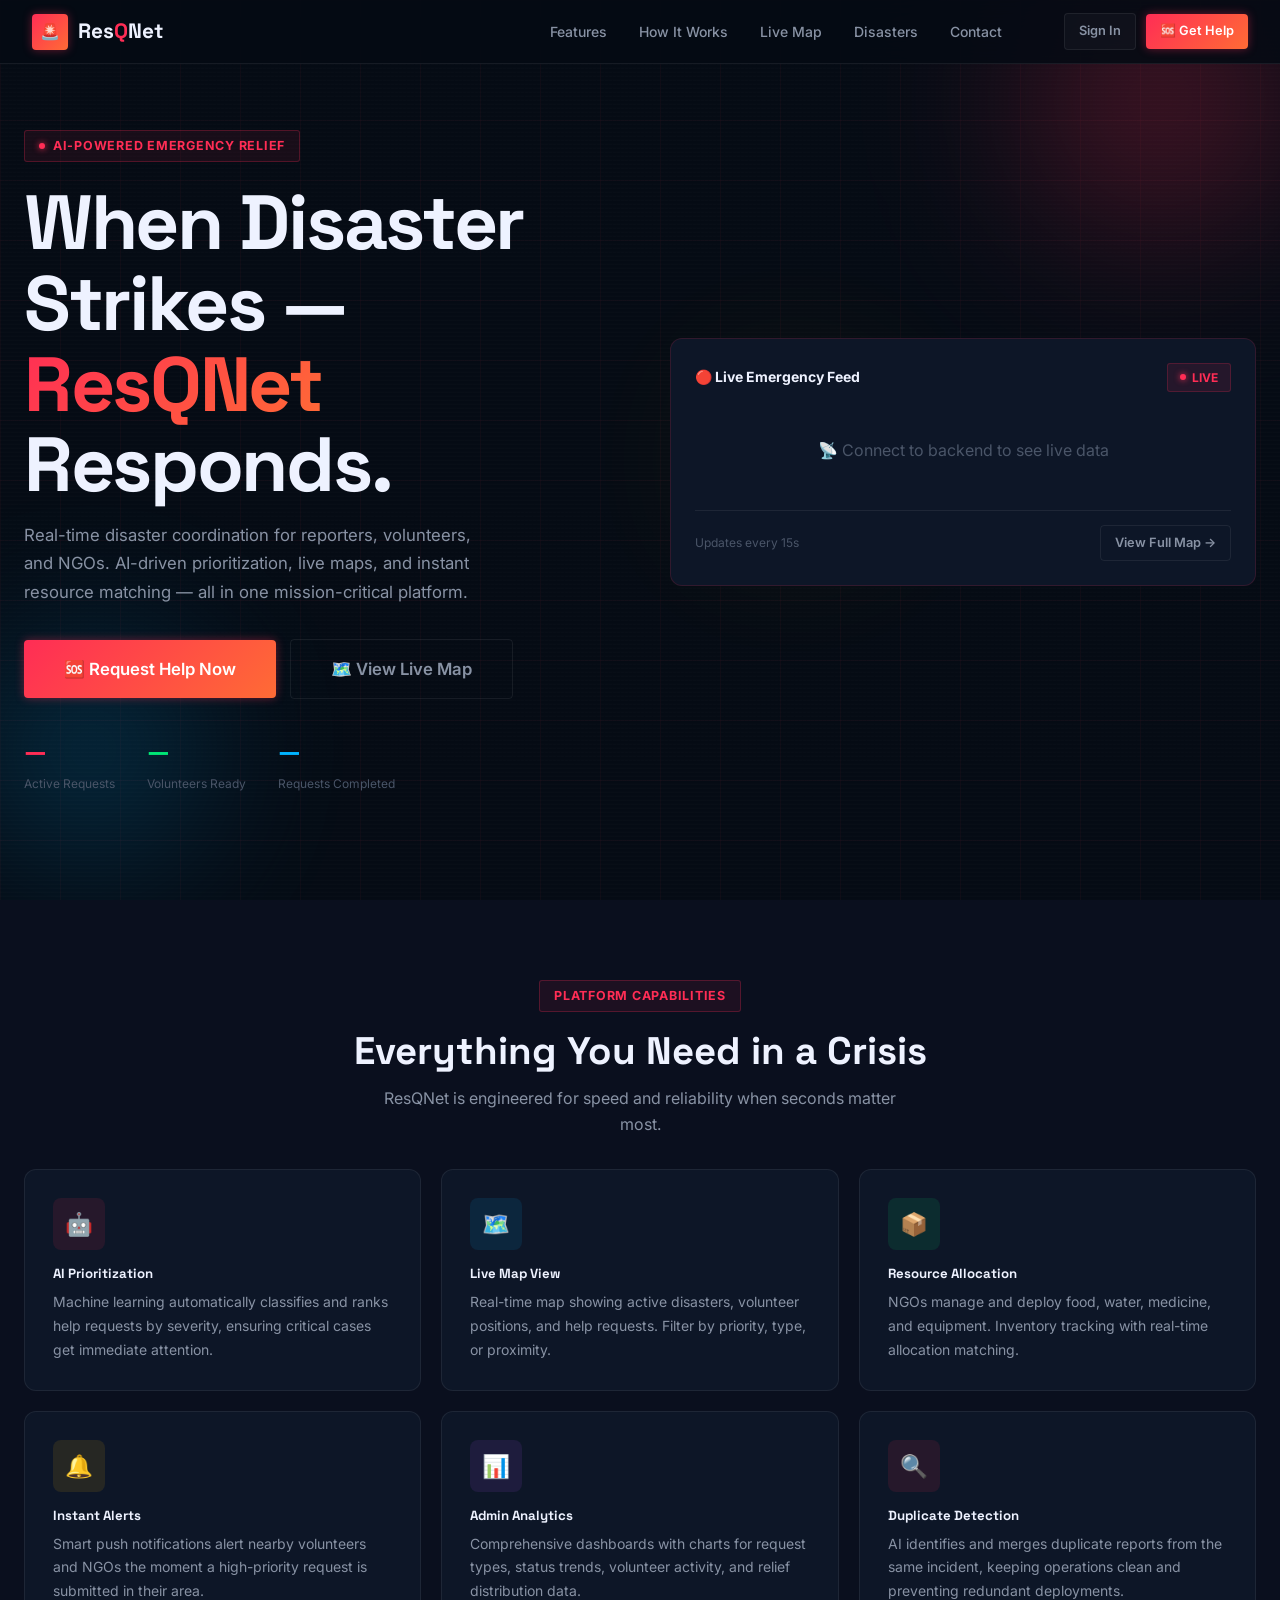
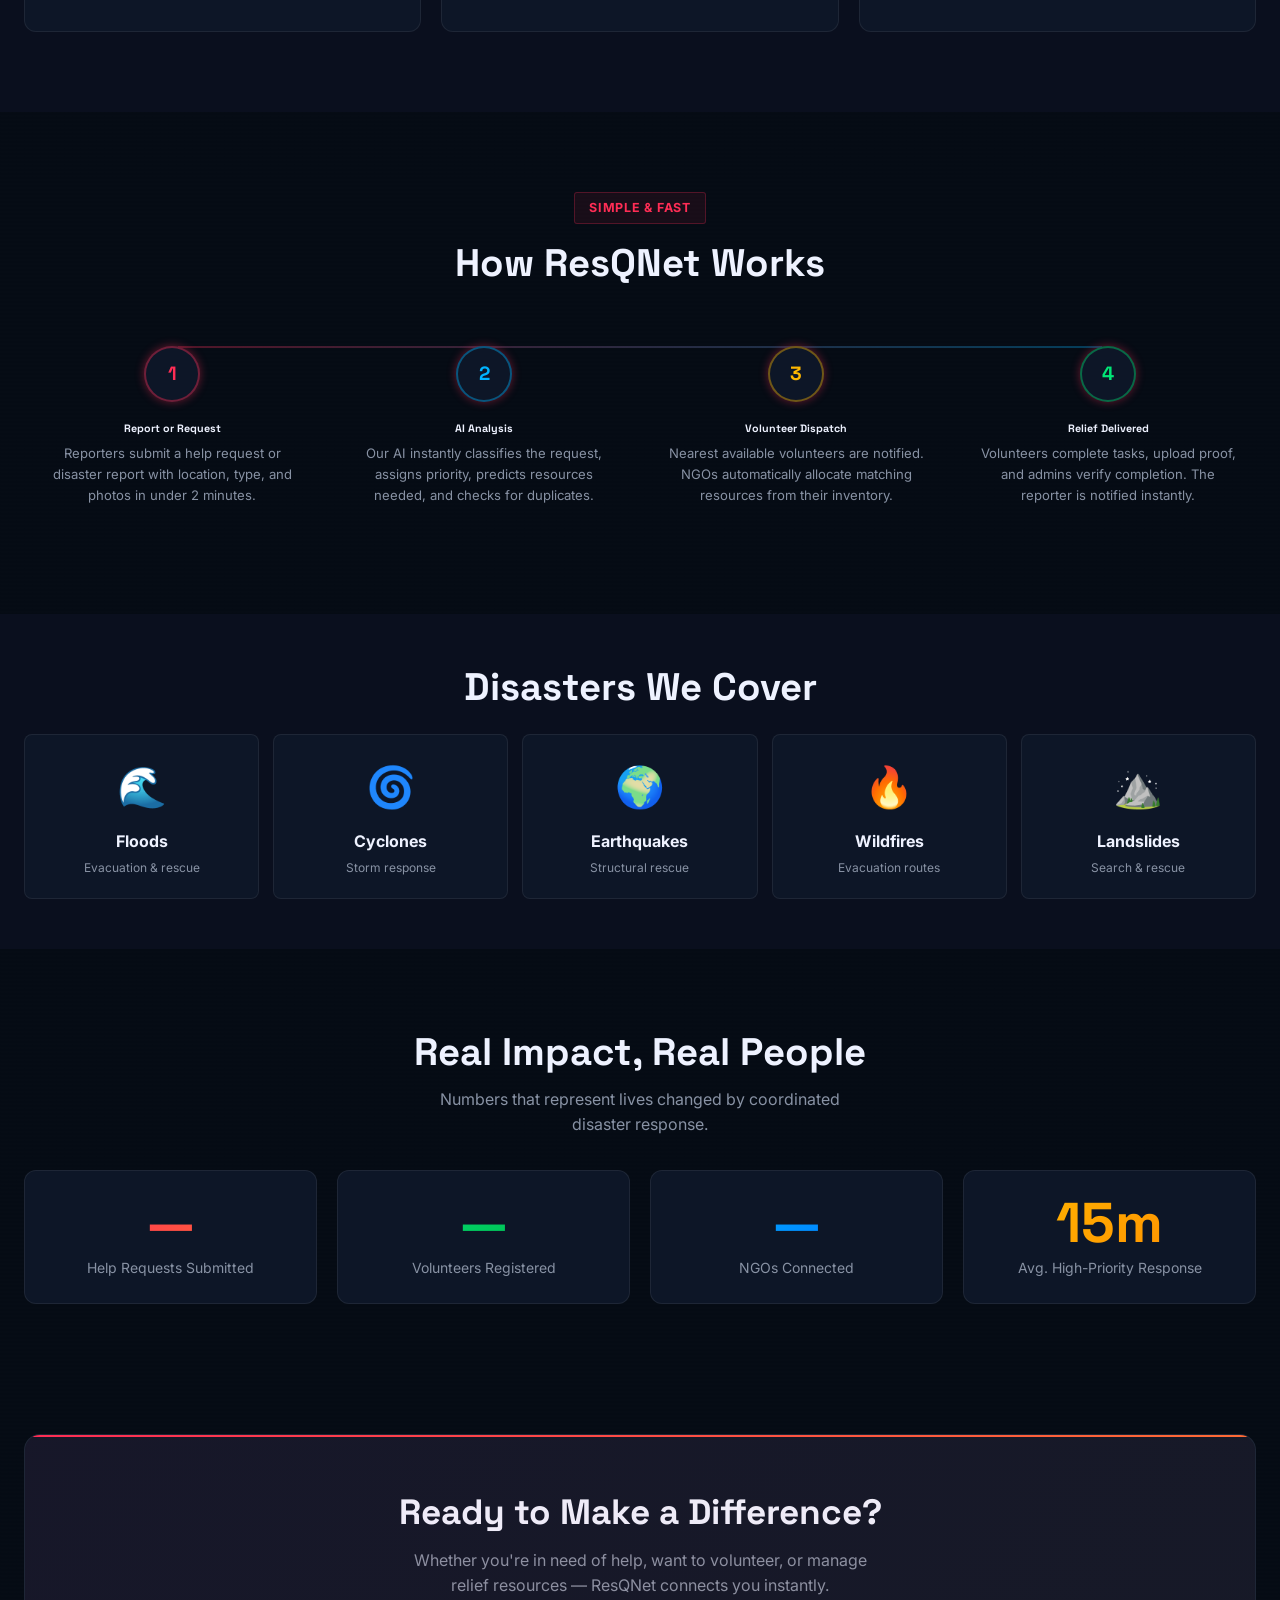
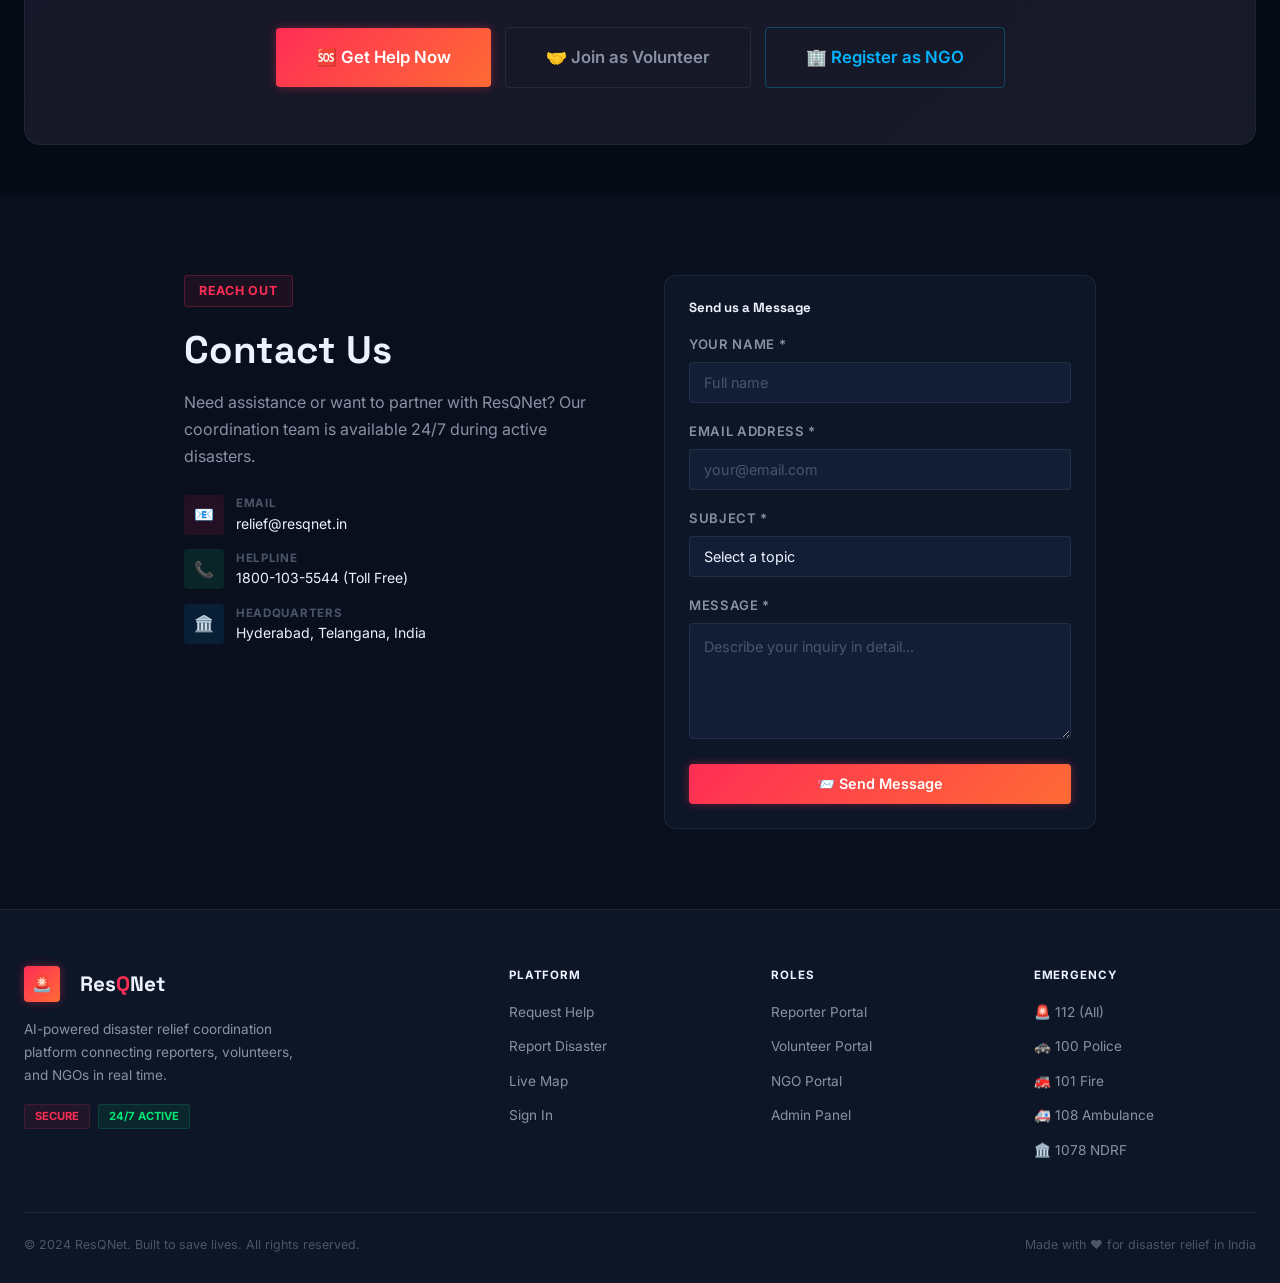
==== commit 25495d67: "Fix workflow" ====
--- a/frontend/index.html
+++ b/frontend/index.html
@@ -4,7 +4,7 @@
   <meta charset="UTF-8">
   <meta name="viewport" content="width=device-width, initial-scale=1.0">
   <title>ResQNet — AI-Powered Disaster Relief Coordination</title>
-  <meta name="description" content="ResQNet connects disaster victims with volunteers and NGOs in real time using AI-driven prioritization, live maps, and resource management.">
+  <meta name="description" content="ResQNet connects disaster reporters with volunteers and NGOs in real time using AI-driven prioritization, live maps, and resource management.">
   <link rel="stylesheet" href="css/styles.css">
   <style>
     /* ── Hero ── */
@@ -191,7 +191,7 @@
         </h1>
 
         <p style="color:var(--text-secondary);font-size:1.05rem;line-height:1.7;max-width:480px;margin-bottom:32px">
-          Real-time disaster coordination for victims, volunteers, and NGOs. AI-driven prioritization, live maps, and instant resource matching — all in one mission-critical platform.
+          Real-time disaster coordination for reporters, volunteers, and NGOs. AI-driven prioritization, live maps, and instant resource matching — all in one mission-critical platform.
         </p>
 
         <div class="hero-cta mb-32">
@@ -301,7 +301,7 @@
       <div class="step-card" style="z-index:1">
         <div class="step-number">1</div>
         <h6>Report or Request</h6>
-        <p style="color:var(--text-secondary);font-size:0.82rem;margin-top:8px;line-height:1.6">Victims submit a help request or disaster report with location, type, and photos in under 2 minutes.</p>
+        <p style="color:var(--text-secondary);font-size:0.82rem;margin-top:8px;line-height:1.6">Reporters submit a help request or disaster report with location, type, and photos in under 2 minutes.</p>
       </div>
       <div class="step-card" style="z-index:1">
         <div class="step-number" style="border-color:rgba(0,180,255,0.4);color:var(--accent-blue)">2</div>
@@ -316,7 +316,7 @@
       <div class="step-card" style="z-index:1">
         <div class="step-number" style="border-color:rgba(0,230,118,0.4);color:var(--accent-green)">4</div>
         <h6>Relief Delivered</h6>
-        <p style="color:var(--text-secondary);font-size:0.82rem;margin-top:8px;line-height:1.6">Volunteers complete tasks, upload proof, and admins verify completion. The victim is notified instantly.</p>
+        <p style="color:var(--text-secondary);font-size:0.82rem;margin-top:8px;line-height:1.6">Volunteers complete tasks, upload proof, and admins verify completion. The reporter is notified instantly.</p>
       </div>
     </div>
   </div>
@@ -470,7 +470,7 @@
           <div class="nav-brand-icon">🚨</div>
           <span class="nav-brand-name" style="margin-left:10px">Res<span>Q</span>Net</span>
         </a>
-        <p class="footer-desc mt-12">AI-powered disaster relief coordination platform connecting victims, volunteers, and NGOs in real time.</p>
+        <p class="footer-desc mt-12">AI-powered disaster relief coordination platform connecting reporters, volunteers, and NGOs in real time.</p>
         <div class="flex gap-8 mt-16">
           <div style="background:rgba(255,45,85,0.08);border:1px solid rgba(255,45,85,0.15);padding:3px 10px;border-radius:3px;font-size:0.7rem;color:var(--accent-red);font-weight:700">SECURE</div>
           <div style="background:rgba(0,230,118,0.08);border:1px solid rgba(0,230,118,0.15);padding:3px 10px;border-radius:3px;font-size:0.7rem;color:var(--accent-green);font-weight:700">24/7 ACTIVE</div>
@@ -488,7 +488,7 @@
       <div>
         <div class="footer-heading">Roles</div>
         <ul class="footer-links">
-          <li><a href="auth.html">Victim Portal</a></li>
+          <li><a href="auth.html">Reporter Portal</a></li>
           <li><a href="auth.html">Volunteer Portal</a></li>
           <li><a href="auth.html">NGO Portal</a></li>
           <li><a href="auth.html">Admin Panel</a></li>
--- a/frontend/css/styles.css
+++ b/frontend/css/styles.css
@@ -1068,7 +1068,7 @@
   border-radius: 3px; font-size: 0.72rem; font-weight: 700;
   text-transform: uppercase; letter-spacing: 0.04em; margin-top: 4px;
 }
-.profile-role.victim    { background: rgba(0,180,255,0.12); color: var(--accent-blue); border: 1px solid rgba(0,180,255,0.2); }
+.profile-role.reporter    { background: rgba(0,180,255,0.12); color: var(--accent-blue); border: 1px solid rgba(0,180,255,0.2); }
 .profile-role.volunteer { background: rgba(0,230,118,0.12); color: var(--accent-green); border: 1px solid rgba(0,230,118,0.2); }
 .profile-role.admin     { background: rgba(255,45,85,0.12); color: var(--accent-red); border: 1px solid rgba(255,45,85,0.2); }
 .profile-role.ngo       { background: rgba(180,77,255,0.12); color: var(--accent-purple); border: 1px solid rgba(180,77,255,0.2); }
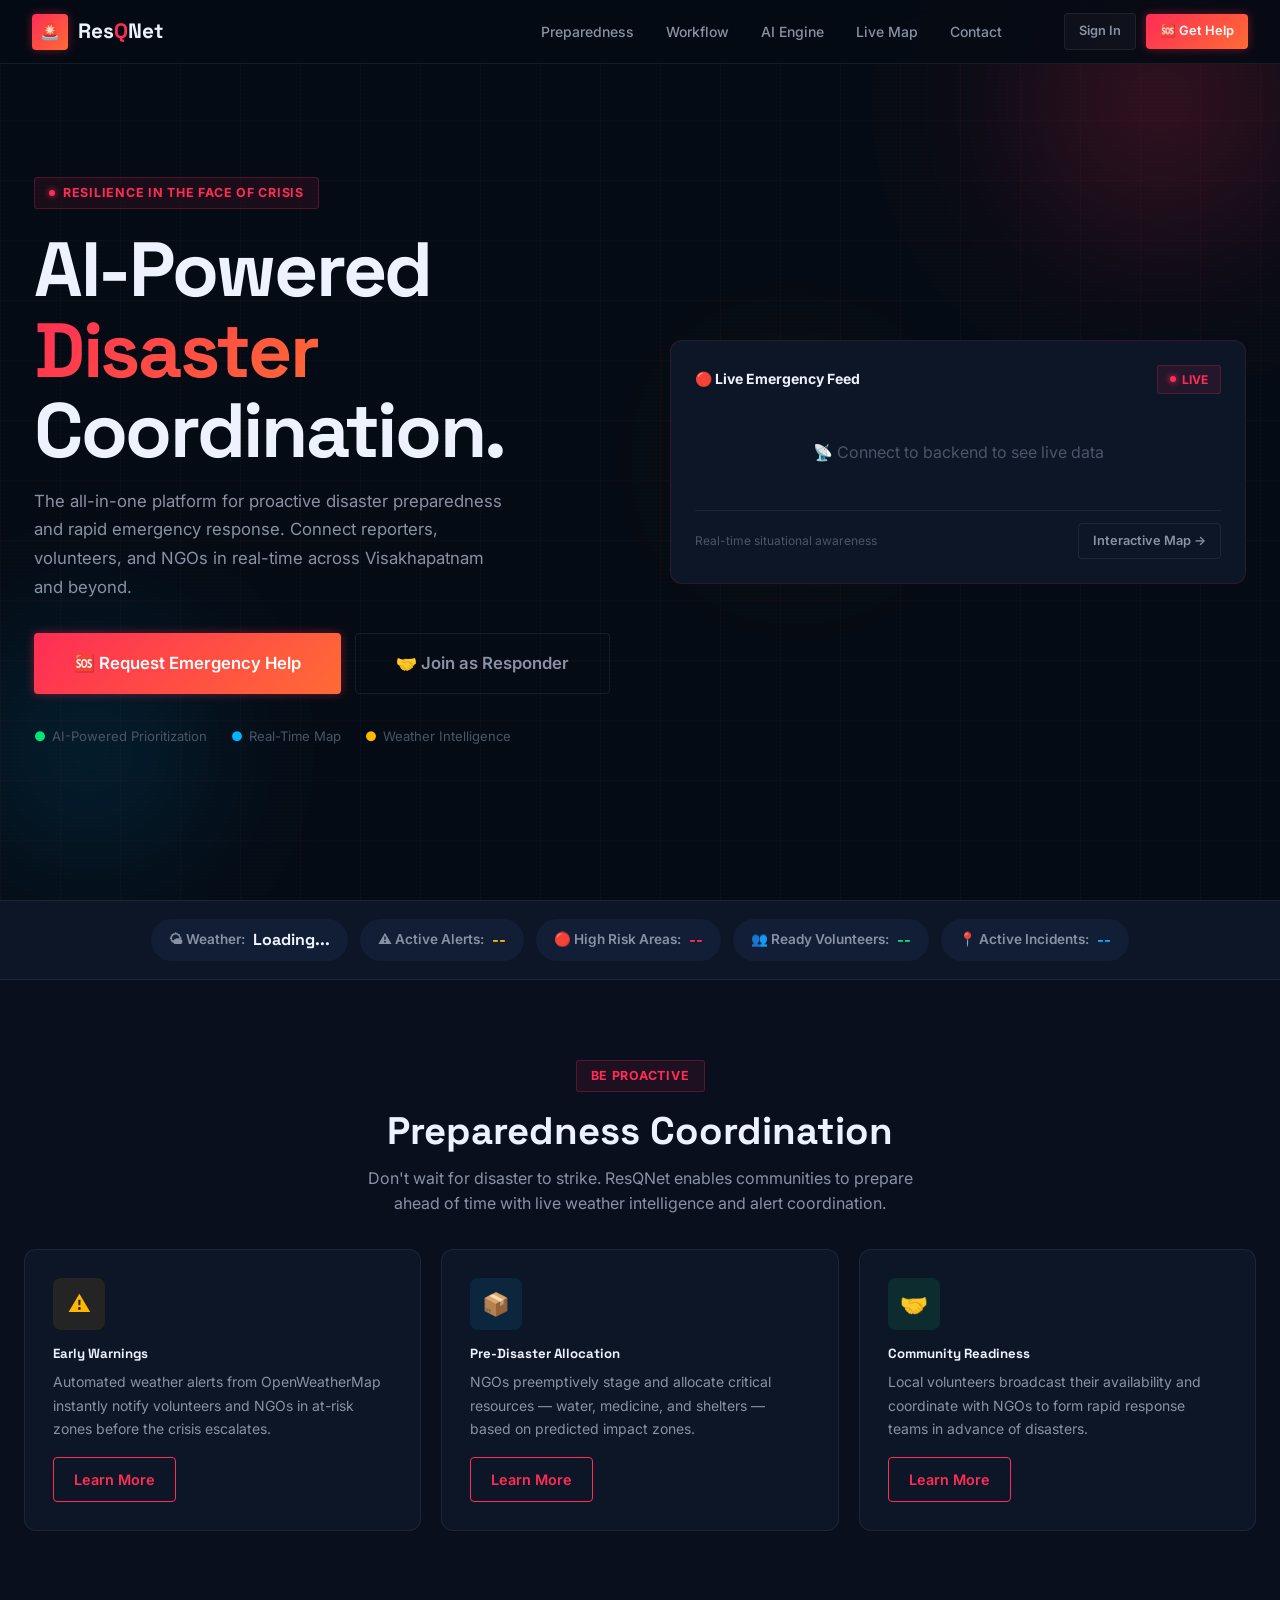
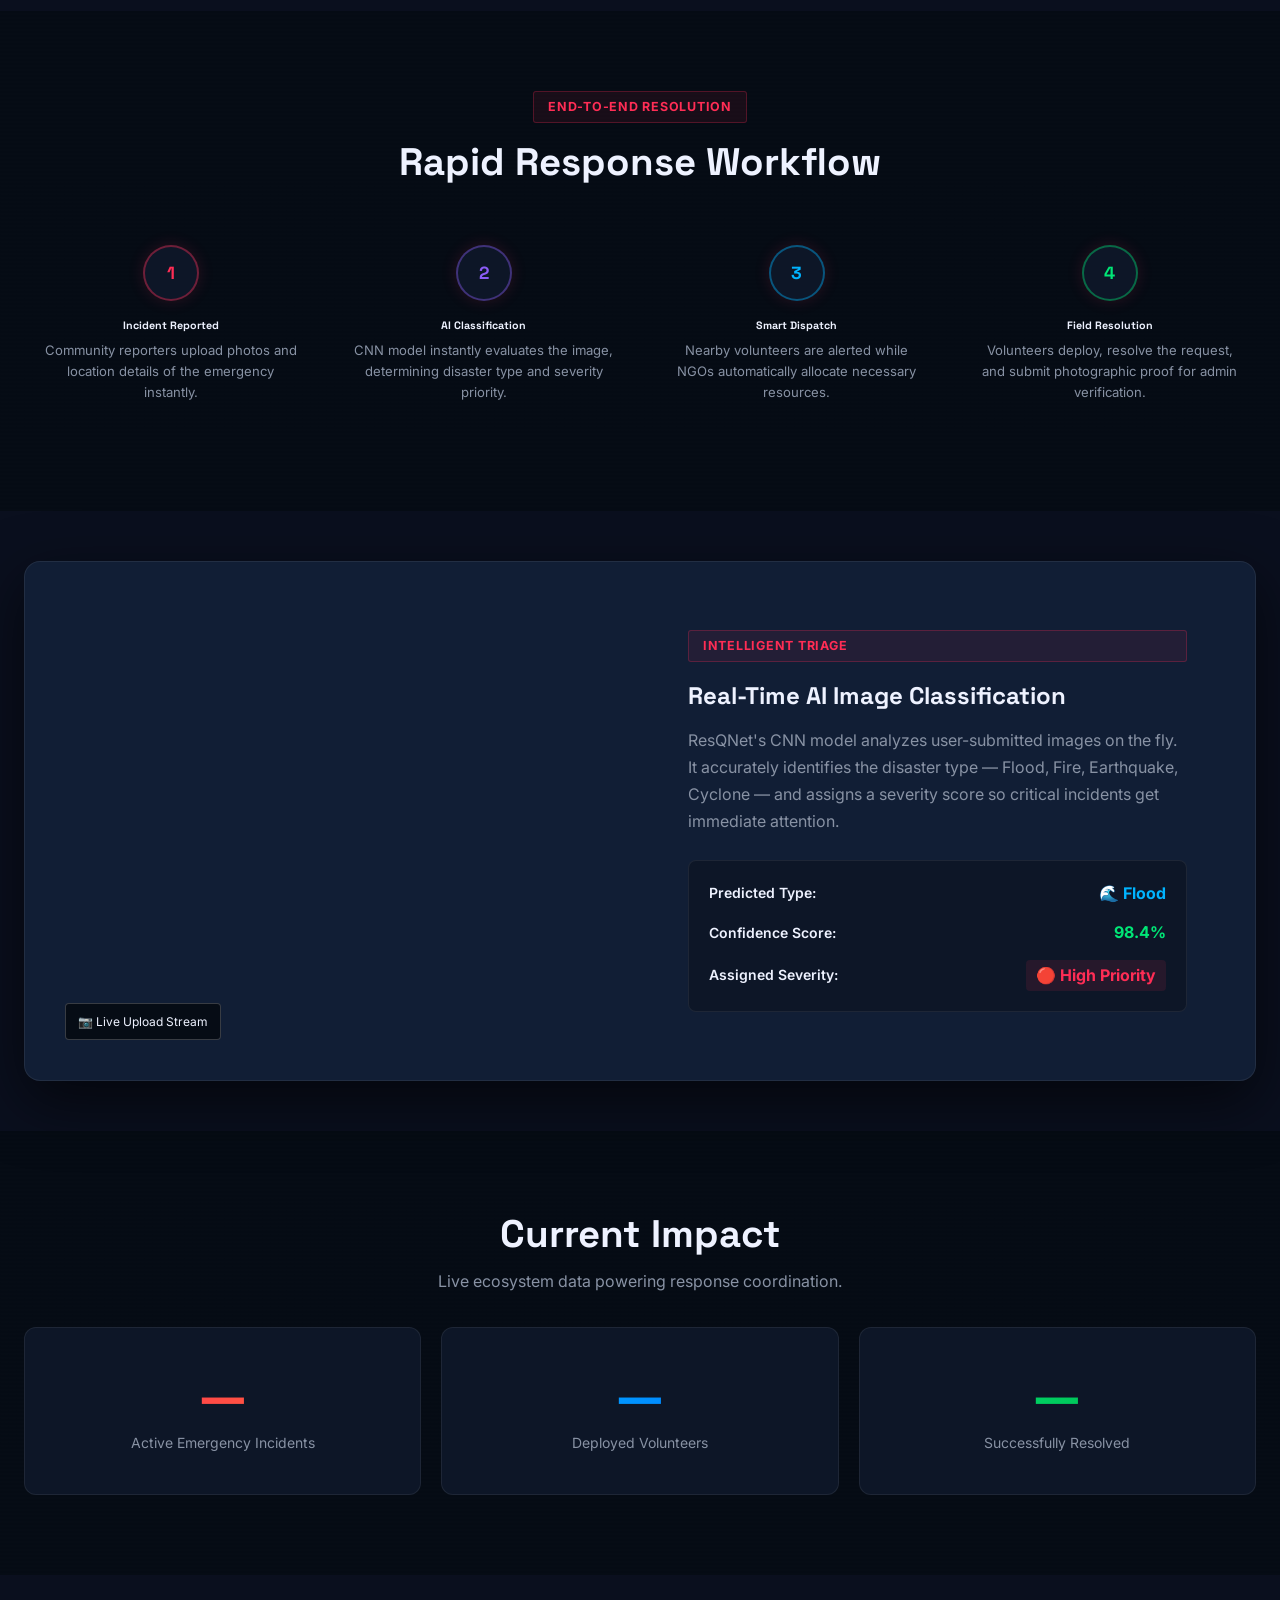
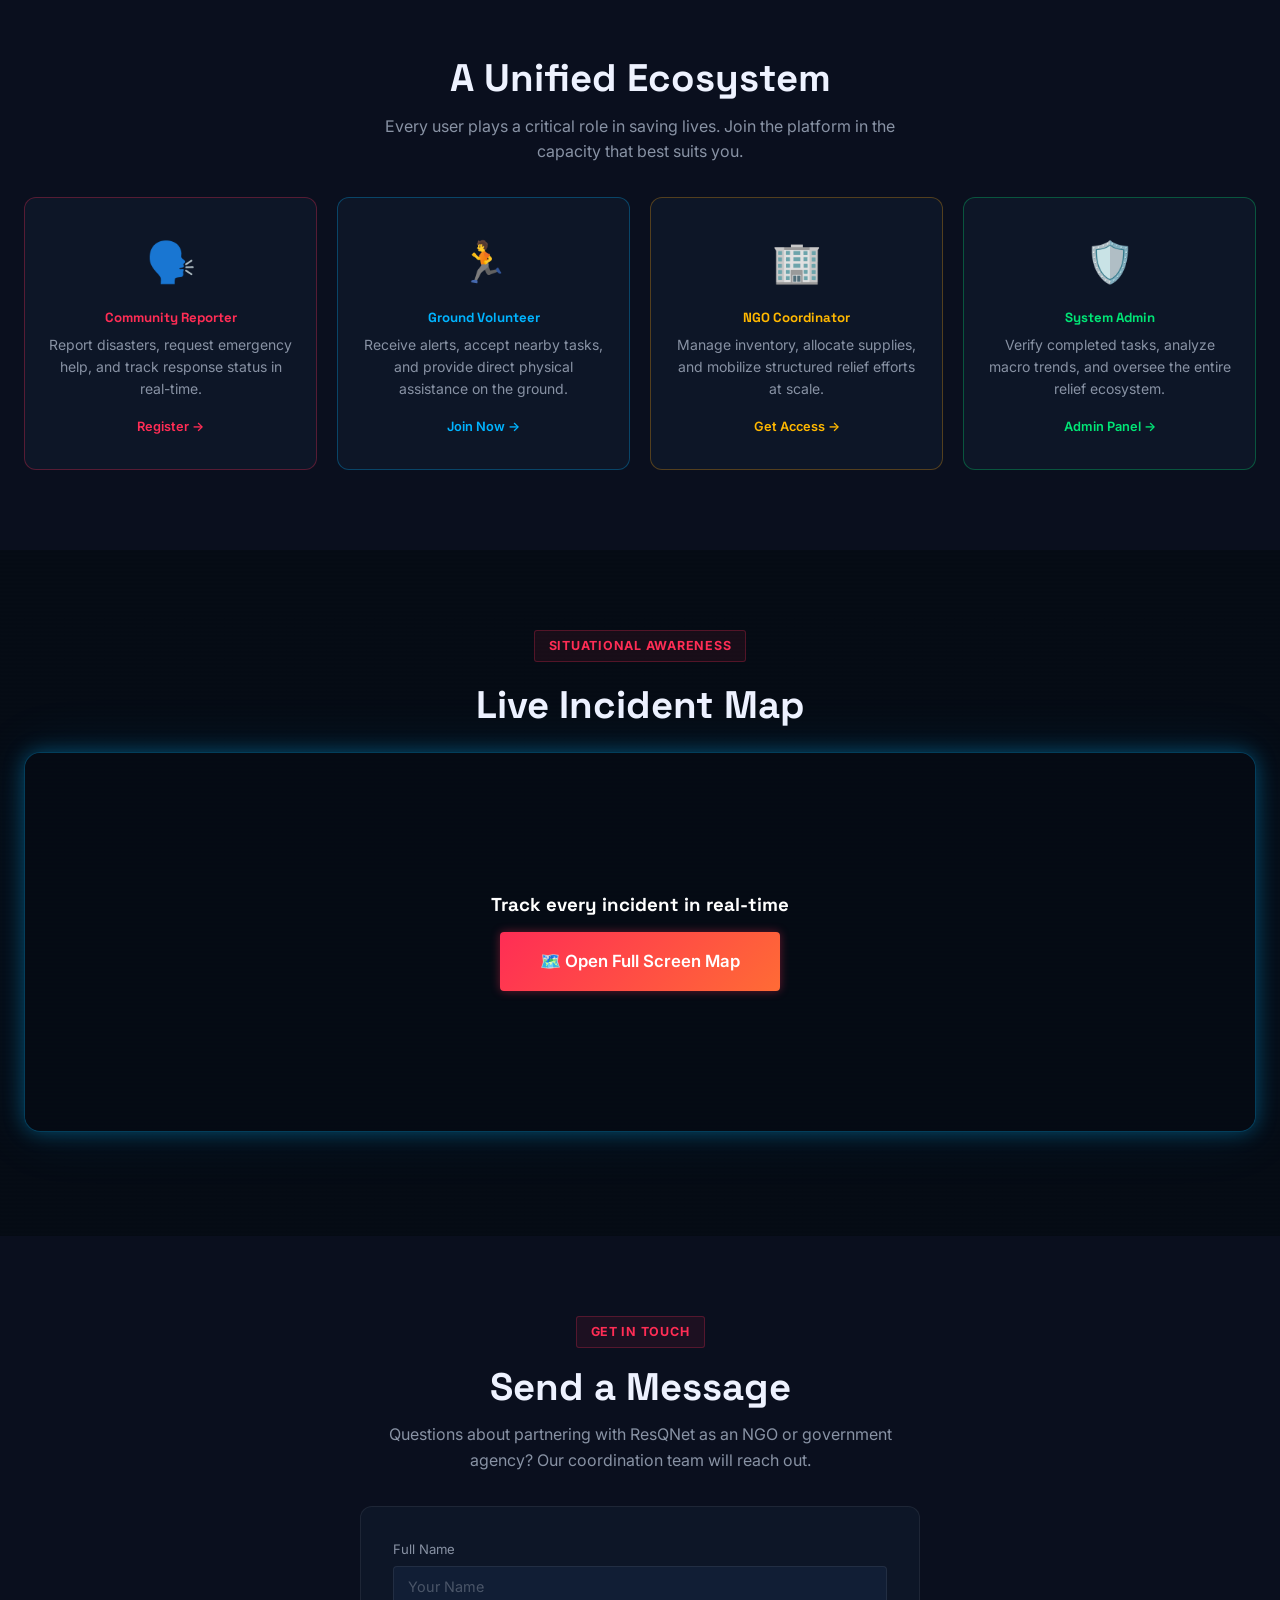
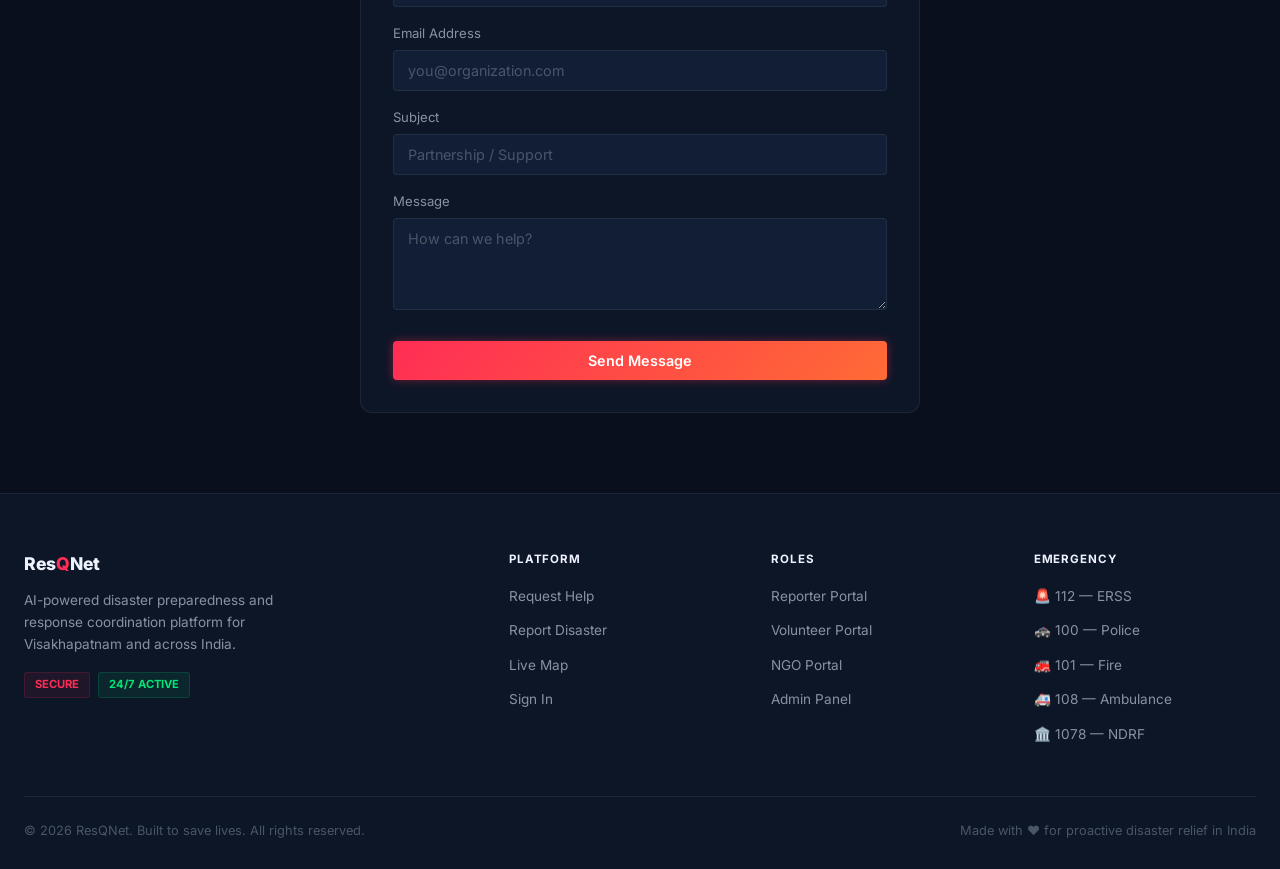
==== commit 8a06d992: "Fix workflow" ====
--- a/frontend/index.html
+++ b/frontend/index.html
@@ -1,610 +1,802 @@
 <!DOCTYPE html>
 <html lang="en">
+
 <head>
   <meta charset="UTF-8">
   <meta name="viewport" content="width=device-width, initial-scale=1.0">
   <title>ResQNet — AI-Powered Disaster Relief Coordination</title>
-  <meta name="description" content="ResQNet connects disaster reporters with volunteers and NGOs in real time using AI-driven prioritization, live maps, and resource management.">
+  <meta name="description"
+    content="ResQNet connects disaster reporters with volunteers and NGOs in real time using AI-driven prioritization, live maps, and resource management.">
   <link rel="stylesheet" href="css/styles.css">
   <style>
-    /* ── Hero ── */
+    /* HERO */
     .hero-section {
       min-height: 100vh;
-      display: flex; align-items: center;
+      display: flex;
+      align-items: center;
       padding: calc(var(--topbar-h) + 40px) 0 80px;
-      position: relative; overflow: hidden;
-    }
-    /* Animated grid background */
+      position: relative;
+      overflow: hidden;
+    }
+
     .hero-grid {
-      position: absolute; inset: 0; pointer-events: none;
+      position: absolute;
+      inset: 0;
+      pointer-events: none;
       background-image:
-        linear-gradient(rgba(255,45,85,0.04) 1px, transparent 1px),
-        linear-gradient(90deg, rgba(255,45,85,0.04) 1px, transparent 1px);
+        linear-gradient(rgba(255, 45, 85, 0.04) 1px, transparent 1px),
+        linear-gradient(90deg, rgba(255, 45, 85, 0.04) 1px, transparent 1px);
       background-size: 60px 60px;
     }
-    /* Neon orbs */
+
     .hero-orb {
-      position: absolute; border-radius: 50%;
-      filter: blur(80px); pointer-events: none; opacity: 0.35;
-    }
-    .orb-1 { width: 400px; height: 400px; background: radial-gradient(circle, #ff2d55 0%, transparent 70%); top: -100px; right: -80px; }
-    .orb-2 { width: 300px; height: 300px; background: radial-gradient(circle, #00b4ff 0%, transparent 70%); bottom: 0; left: -60px; }
-    .orb-3 { width: 200px; height: 200px; background: radial-gradient(circle, #ffb800 0%, transparent 70%); top: 40%; right: 30%; opacity: 0.2; }
-
-    /* Scanline overlay */
-    .hero-section::after {
-      content: '';
-      position: absolute; inset: 0; pointer-events: none;
-      background: repeating-linear-gradient(
-        0deg,
-        transparent,
-        transparent 3px,
-        rgba(255,255,255,0.007) 3px,
-        rgba(255,255,255,0.007) 4px
-      );
-    }
-
-    .hero-cta { display: flex; align-items: center; gap: 14px; flex-wrap: wrap; }
-
-    /* Feature section */
+      position: absolute;
+      border-radius: 50%;
+      filter: blur(80px);
+      pointer-events: none;
+    }
+
+    .orb-1 {
+      width: 400px;
+      height: 400px;
+      background: radial-gradient(circle, #ff2d55 0%, transparent 70%);
+      top: -100px;
+      right: -80px;
+      opacity: 0.3;
+    }
+
+    .orb-2 {
+      width: 300px;
+      height: 300px;
+      background: radial-gradient(circle, #00b4ff 0%, transparent 70%);
+      bottom: 0;
+      left: -60px;
+      opacity: 0.25;
+    }
+
+    .orb-3 {
+      width: 200px;
+      height: 200px;
+      background: radial-gradient(circle, #ffb800 0%, transparent 70%);
+      top: 40%;
+      right: 30%;
+      opacity: 0.15;
+    }
+
+    /* LIVE STATUS BAR */
+    .status-bar {
+      background: var(--bg-card);
+      border-top: 1px solid var(--border-subtle);
+      border-bottom: 1px solid var(--border-subtle);
+      padding: 18px 0;
+    }
+
+    .status-bar-inner {
+      display: flex;
+      flex-wrap: wrap;
+      gap: 12px;
+      justify-content: center;
+      align-items: center;
+    }
+
+    .status-pill {
+      display: flex;
+      align-items: center;
+      gap: 8px;
+      background: var(--bg-card-2);
+      border: 1px solid var(--border-glass);
+      border-radius: 999px;
+      padding: 8px 18px;
+      font-size: 0.85rem;
+      font-weight: 600;
+      color: var(--text-secondary);
+    }
+
+    .status-val {
+      font-weight: 800;
+      font-family: 'Space Grotesk', sans-serif;
+      font-size: 1rem;
+      color: var(--text-primary);
+    }
+
+    /* FEATURES */
     .feature-card {
       background: var(--bg-card);
       border: 1px solid var(--border-subtle);
       border-radius: var(--radius-lg);
       padding: 28px;
       transition: var(--transition);
-      position: relative; overflow: hidden;
-    }
+      position: relative;
+      overflow: hidden;
+      display: flex;
+      flex-direction: column;
+      height: 100%;
+    }
+
     .feature-card::after {
       content: '';
-      position: absolute; bottom: 0; left: 0; right: 0; height: 2px;
+      position: absolute;
+      bottom: 0;
+      left: 0;
+      right: 0;
+      height: 2px;
       background: var(--grad-primary);
-      transform: scaleX(0); transform-origin: left;
+      transform: scaleX(0);
+      transform-origin: left;
       transition: var(--transition);
     }
-    .feature-card:hover { border-color: rgba(255,45,85,0.2); transform: translateY(-4px); box-shadow: var(--shadow); }
-    .feature-card:hover::after { transform: scaleX(1); }
+
+    .feature-card:hover {
+      border-color: rgba(255, 45, 85, 0.25);
+      transform: translateY(-4px);
+      box-shadow: var(--shadow);
+    }
+
+    .feature-card:hover::after {
+      transform: scaleX(1);
+    }
+
     .feature-icon {
-      width: 52px; height: 52px;
+      width: 52px;
+      height: 52px;
       border-radius: var(--radius);
-      display: flex; align-items: center; justify-content: center;
+      display: flex;
+      align-items: center;
+      justify-content: center;
       font-size: 1.4rem;
       margin-bottom: 16px;
     }
 
-    /* Disaster type pills */
-    .disaster-type-pill {
+    /* WORKFLOW */
+    .step-card {
+      text-align: center;
+      padding: 28px 16px;
+    }
+
+    .step-number {
+      width: 56px;
+      height: 56px;
+      border-radius: 50%;
+      background: var(--bg-card);
+      border: 2px solid rgba(255, 45, 85, 0.4);
+      display: flex;
+      align-items: center;
+      justify-content: center;
+      margin: 0 auto 18px;
+      font-size: 1.1rem;
+      font-weight: 800;
+      color: var(--accent-red);
+      font-family: 'Space Grotesk', sans-serif;
+      box-shadow: 0 0 16px rgba(255, 45, 85, 0.15);
+    }
+
+    /* AI PANEL */
+    .ai-panel {
+      display: flex;
+      flex-wrap: wrap;
+      background: var(--bg-card-2);
+      border: 1px solid var(--border-subtle);
+      border-radius: var(--radius-xl);
+      overflow: hidden;
+      box-shadow: var(--shadow-lg);
+    }
+
+    .ai-panel>div {
+      flex: 1 1 300px;
+    }
+
+    .ai-panel-img {
+      background: url('https://images.unsplash.com/photo-1547683905-f686c993aae5?q=80&w=800&auto=format&fit=crop') center/cover;
+      min-height: 340px;
+      position: relative;
+    }
+
+    .ai-panel-content {
+      padding: 48px;
+      display: flex;
+      flex-direction: column;
+      justify-content: center;
+    }
+
+    /* LIVE FEED */
+    #live-feed-container .feed-item {
+      display: flex;
+      gap: 12px;
+      padding: 12px 0;
+      border-bottom: 1px solid var(--border-subtle);
+      font-size: 0.82rem;
+    }
+
+    #live-feed-container .feed-item:last-child {
+      border-bottom: none;
+    }
+
+    .feed-dot {
+      width: 8px;
+      height: 8px;
+      border-radius: 50%;
+      flex-shrink: 0;
+      margin-top: 4px;
+    }
+
+    /* ROLES */
+    .role-card {
       background: var(--bg-card);
       border: 1px solid var(--border-subtle);
-      border-radius: var(--radius);
-      padding: 20px;
+      border-radius: var(--radius-lg);
+      padding: 32px 24px;
       text-align: center;
       transition: var(--transition);
-    }
-    .disaster-type-pill:hover { border-color: rgba(255,45,85,0.3); transform: translateY(-3px); box-shadow: var(--shadow); }
-
-    /* How it works */
-    .step-card {
-      text-align: center;
-      padding: 28px 20px;
+      height: 100%;
+      display: flex;
+      flex-direction: column;
+      text-decoration: none;
+      color: inherit;
+    }
+
+    .role-card:hover {
+      transform: translateY(-4px);
+      box-shadow: var(--shadow);
+    }
+
+    .role-icon {
+      font-size: 2.5rem;
+      margin-bottom: 16px;
+    }
+
+    /* MAP PREVIEW */
+    .map-preview {
+      background: url('https://images.unsplash.com/photo-1524661135-423995f22d0b?q=80&w=1200&auto=format&fit=crop') center/cover;
+      height: 380px;
+      border-radius: var(--radius-xl);
       position: relative;
-    }
-    .step-number {
-      width: 56px; height: 56px;
-      border-radius: 50%;
-      background: var(--bg-card);
-      border: 2px solid rgba(255,45,85,0.4);
-      display: flex; align-items: center; justify-content: center;
-      margin: 0 auto 20px;
-      font-size: 1.2rem; font-weight: 800; color: var(--accent-red);
+      display: flex;
+      align-items: center;
+      justify-content: center;
+      border: 1px solid var(--border-blue);
+      box-shadow: var(--glow-blue);
+    }
+
+    .map-preview::before {
+      content: '';
+      position: absolute;
+      inset: 0;
+      background: rgba(5, 11, 20, 0.6);
+      border-radius: var(--radius-xl);
+    }
+
+    /* STAT HIGHLIGHTS */
+    .stat-hl-val {
+      font-size: clamp(2.5rem, 5vw, 3.5rem);
+      font-weight: 900;
+      line-height: 1;
       font-family: 'Space Grotesk', sans-serif;
-      box-shadow: var(--glow-red-sm);
-    }
-
-    /* Stats section */
-    .stat-highlight { text-align: center; }
-    .stat-highlight-value { font-size: 3.5rem; font-weight: 900; line-height: 1; font-family: 'Space Grotesk', sans-serif; }
-    .stat-highlight-label { color: var(--text-secondary); font-size: 0.875rem; margin-top: 6px; }
-
-    /* CTA band */
-    .cta-band {
-      background: var(--bg-card);
-      border: 1px solid var(--border-subtle);
-      border-radius: var(--radius-xl);
-      padding: 56px 40px;
-      text-align: center;
-      position: relative; overflow: hidden;
-    }
-    .cta-band::before {
-      content: '';
-      position: absolute; inset: 0;
-      background: var(--grad-primary);
-      opacity: 0.04;
-    }
-    .cta-band::after {
-      content: '';
-      position: absolute; top: 0; left: 0; right: 0; height: 2px;
-      background: var(--grad-primary);
-    }
-
-    /* Live Feed */
-    #live-feed-container .feed-item {
-      display: flex; gap: 12px; padding: 12px 0;
-      border-bottom: 1px solid var(--border-subtle);
-      font-size: 0.82rem;
-      animation: slideInRight 0.3s ease;
-    }
-    #live-feed-container .feed-item:last-child { border-bottom: none; }
-    .feed-dot { width: 8px; height: 8px; border-radius: 50%; flex-shrink: 0; margin-top: 4px; }
+    }
+
+    @media(max-width:768px) {
+      .hero-section {
+        padding-top: calc(var(--topbar-h) + 20px);
+      }
+
+      .ai-panel-content {
+        padding: 28px;
+      }
+    }
   </style>
 </head>
+
 <body>
 
-<!-- ── NAVBAR ── -->
-<nav class="resq-navbar" id="main-navbar">
-  <a href="index.html" class="nav-brand">
-    <div class="nav-brand-icon">🚨</div>
-    <span class="nav-brand-name">Res<span>Q</span>Net</span>
-  </a>
-  <ul class="nav-links" id="nav-links">
-    <li><a href="#features">Features</a></li>
-    <li><a href="#how-it-works">How It Works</a></li>
-    <li><a href="map.html">Live Map</a></li>
-    <li><a href="#disaster-types">Disasters</a></li>
-    <li><a href="#contact">Contact</a></li>
-  </ul>
-  <div class="nav-actions">
-    <a href="auth.html" class="btn btn-ghost btn-sm">Sign In</a>
-    <a href="auth.html" class="btn btn-primary btn-sm">🆘 Get Help</a>
+  <!-- NAVBAR -->
+  <nav class="resq-navbar" id="main-navbar">
+    <a href="index.html" class="nav-brand">
+      <div class="nav-brand-icon">🚨</div>
+      <span class="nav-brand-name">Res<span>Q</span>Net</span>
+    </a>
+    <ul class="nav-links" id="nav-links">
+      <li><a href="#preparedness">Preparedness</a></li>
+      <li><a href="#workflow">Workflow</a></li>
+      <li><a href="#ai">AI Engine</a></li>
+      <li><a href="map.html">Live Map</a></li>
+      <li><a href="#contact">Contact</a></li>
+    </ul>
+    <div class="nav-actions">
+      <a href="auth.html" class="btn btn-ghost btn-sm">Sign In</a>
+      <a href="auth.html" class="btn btn-primary btn-sm">🆘 Get Help</a>
+    </div>
+    <button class="nav-toggle" id="nav-toggle-btn" aria-label="Toggle menu">☰</button>
+  </nav>
+  <div class="nav-mobile-menu" id="nav-mobile-menu">
+    <a href="#preparedness">Preparedness</a>
+    <a href="#workflow">Workflow</a>
+    <a href="#ai">AI Engine</a>
+    <a href="map.html">Live Map</a>
+    <a href="#contact">Contact</a>
+    <a href="auth.html" class="btn btn-primary btn-sm" style="margin-top:6px;text-align:center;">🆘 Get Help Now</a>
   </div>
-  <button class="nav-toggle" id="nav-toggle-btn" aria-label="Toggle menu">☰</button>
-</nav>
-
-<!-- Mobile Menu -->
-<div class="nav-mobile-menu" id="nav-mobile-menu">
-  <a href="#features">Features</a>
-  <a href="#how-it-works">How It Works</a>
-  <a href="map.html">Live Map</a>
-  <a href="#disaster-types">Disasters</a>
-  <a href="#contact">Contact</a>
-  <a href="auth.html" class="btn btn-primary btn-sm" style="margin-top:6px;text-align:center">🆘 Get Help Now</a>
-</div>
-
-<!-- ── HERO ── -->
-<section class="hero-section" id="hero">
-  <div class="hero-grid"></div>
-  <div class="orb-1 hero-orb"></div>
-  <div class="orb-2 hero-orb"></div>
-  <div class="orb-3 hero-orb"></div>
-
-  <div class="container" style="position:relative;z-index:1">
-    <div style="display:grid;grid-template-columns:1fr 1fr;gap:60px;align-items:center">
-      <!-- Left: Copy -->
-      <div>
-        <div class="hero-eyebrow">
-          <span class="hero-eyebrow-dot"></span>
-          AI-Powered Emergency Relief
-        </div>
-
-        <h1 class="display-1 mb-16">
-          When Disaster<br>Strikes — <span class="gradient-text">ResQNet</span><br>Responds.
-        </h1>
-
-        <p style="color:var(--text-secondary);font-size:1.05rem;line-height:1.7;max-width:480px;margin-bottom:32px">
-          Real-time disaster coordination for reporters, volunteers, and NGOs. AI-driven prioritization, live maps, and instant resource matching — all in one mission-critical platform.
+
+  <!-- 1. HERO -->
+  <section class="hero-section" id="hero">
+    <div class="hero-grid"></div>
+    <div class="orb-1 hero-orb"></div>
+    <div class="orb-2 hero-orb"></div>
+    <div class="orb-3 hero-orb"></div>
+    <div class="container" style="position:relative;z-index:1;">
+      <div class="grid-2" style="align-items:center;gap:60px;">
+        <!-- LEFT: Copy -->
+        <div>
+          <div class="hero-eyebrow">
+            <span class="hero-eyebrow-dot"></span>
+            Resilience in the face of crisis
+          </div>
+          <h1 class="display-1 mb-16">
+            AI-Powered<br>
+            <span class="gradient-text">Disaster</span><br>
+            Coordination.
+          </h1>
+          <p style="color:var(--text-secondary);font-size:1.05rem;line-height:1.7;max-width:480px;margin-bottom:32px;">
+            The all-in-one platform for proactive disaster preparedness and rapid emergency response. Connect reporters,
+            volunteers, and NGOs in real-time across Visakhapatnam and beyond.
+          </p>
+          <div style="display:flex;gap:14px;flex-wrap:wrap;">
+            <a href="auth.html" class="btn btn-primary btn-xl animate-glow">🆘 Request Emergency Help</a>
+            <a href="auth.html" class="btn btn-outline btn-xl">🤝 Join as Responder</a>
+          </div>
+          <div style="display:flex;gap:24px;margin-top:32px;flex-wrap:wrap;">
+            <div style="font-size:0.82rem;color:var(--text-muted);display:flex;align-items:center;gap:6px;"><span
+                style="color:var(--accent-green);">●</span> AI-Powered Prioritization</div>
+            <div style="font-size:0.82rem;color:var(--text-muted);display:flex;align-items:center;gap:6px;"><span
+                style="color:var(--accent-blue);">●</span> Real-Time Map</div>
+            <div style="font-size:0.82rem;color:var(--text-muted);display:flex;align-items:center;gap:6px;"><span
+                style="color:var(--accent-amber);">●</span> Weather Intelligence</div>
+          </div>
+        </div>
+        <!-- RIGHT: Live Feed -->
+        <div>
+          <div class="resq-card" style="border:1px solid rgba(255,45,85,0.15);">
+            <div style="display:flex;align-items:center;justify-content:space-between;margin-bottom:16px;">
+              <div style="font-weight:700;font-size:0.875rem;">🔴 Live Emergency Feed</div>
+              <div class="badge-live">LIVE</div>
+            </div>
+            <div id="live-feed-container" style="max-height:300px;overflow-y:auto;">
+              <div style="text-align:center;padding:40px;color:var(--text-muted);">
+                <div style="font-size:2rem;margin-bottom:12px;">📡</div>
+                Connect to backend to see live data
+              </div>
+            </div>
+            <div
+              style="margin-top:14px;padding-top:12px;border-top:1px solid var(--border-subtle);display:flex;justify-content:space-between;align-items:center;">
+              <div style="font-size:0.75rem;color:var(--text-muted);">Real-time situational awareness</div>
+              <a href="map.html" class="btn btn-outline btn-sm">Interactive Map →</a>
+            </div>
+          </div>
+        </div>
+      </div>
+    </div>
+  </section>
+
+  <!-- 2. LIVE STATUS BAR -->
+  <div class="status-bar">
+    <div class="container status-bar-inner">
+      <div class="status-pill">🌤 Weather: <span class="status-val" id="status-weather">Loading...</span></div>
+      <div class="status-pill" style="border-color:rgba(245,158,11,0.3);">⚠ Active Alerts: <span class="status-val"
+          style="color:var(--accent-amber);" id="status-alerts">--</span></div>
+      <div class="status-pill" style="border-color:rgba(239,68,68,0.3);">🔴 High Risk Areas: <span class="status-val"
+          style="color:var(--accent-red);" id="status-risk">--</span></div>
+      <div class="status-pill" style="border-color:rgba(0,230,118,0.3);">👥 Ready Volunteers: <span class="status-val"
+          style="color:var(--accent-green);" id="status-volunteers">--</span></div>
+      <div class="status-pill" style="border-color:rgba(0,180,255,0.3);">📍 Active Incidents: <span class="status-val"
+          style="color:var(--accent-blue);" id="status-incidents">--</span></div>
+    </div>
+  </div>
+
+  <!-- 3. PREPAREDNESS -->
+  <section class="section" id="preparedness" style="background:var(--bg-secondary);">
+    <div class="container">
+      <div class="text-center mb-32">
+        <div class="hero-eyebrow" style="margin:0 auto 16px;">Be Proactive</div>
+        <h2 class="section-title">Preparedness Coordination</h2>
+        <p
+          style="color:var(--text-secondary);margin-top:12px;font-size:1rem;max-width:560px;margin-left:auto;margin-right:auto;">
+          Don't wait for disaster to strike. ResQNet enables communities to prepare ahead of time with live weather
+          intelligence and alert coordination.
         </p>
-
-        <div class="hero-cta mb-32">
-          <a href="help-request.html" class="btn btn-primary btn-xl animate-glow">
-            🆘 Request Help Now
-          </a>
-          <a href="map.html" class="btn btn-outline btn-xl">
-            🗺️ View Live Map
-          </a>
-        </div>
-
-        <!-- Hero Stats Row -->
-        <div style="display:flex;gap:32px;flex-wrap:wrap">
-          <div>
-            <div style="font-size:1.6rem;font-weight:900;font-family:'Space Grotesk',sans-serif;color:var(--accent-red)" id="hero-stat-requests">—</div>
-            <div style="font-size:0.75rem;color:var(--text-muted);margin-top:2px">Active Requests</div>
-          </div>
-          <div>
-            <div style="font-size:1.6rem;font-weight:900;font-family:'Space Grotesk',sans-serif;color:var(--accent-green)" id="hero-stat-volunteers">—</div>
-            <div style="font-size:0.75rem;color:var(--text-muted);margin-top:2px">Volunteers Ready</div>
-          </div>
-          <div>
-            <div style="font-size:1.6rem;font-weight:900;font-family:'Space Grotesk',sans-serif;color:var(--accent-blue)" id="hero-stat-completed">—</div>
-            <div style="font-size:0.75rem;color:var(--text-muted);margin-top:2px">Requests Completed</div>
-          </div>
-        </div>
-      </div>
-
-      <!-- Right: Live Feed + Map Card -->
-      <div>
-        <div class="resq-card" style="border:1px solid rgba(255,45,85,0.15)">
-          <div class="flex items-center justify-between mb-16">
-            <div style="font-weight:700;font-size:0.875rem">🔴 Live Emergency Feed</div>
-            <div class="badge-live">LIVE</div>
-          </div>
-          <div id="live-feed-container" style="max-height:340px;overflow-y:auto">
-            <div style="text-align:center;padding:40px;color:var(--text-muted)">
-              <div style="font-size:2rem;margin-bottom:12px">📡</div>
-              Connecting to live feed...
+      </div>
+      <div class="grid-3">
+        <div class="feature-card">
+          <div class="feature-icon" style="background:rgba(245,158,11,0.1);color:var(--accent-amber);">⚠️</div>
+          <h5>Early Warnings</h5>
+          <p style="color:var(--text-secondary);font-size:0.875rem;line-height:1.7;margin-top:8px;flex:1;">Automated
+            weather alerts from OpenWeatherMap instantly notify volunteers and NGOs in at-risk zones before the crisis
+            escalates.</p>
+          <a href="auth.html" class="btn-resq-outline" style="align-self:flex-start;margin-top:16px;">Learn More</a>
+        </div>
+        <div class="feature-card">
+          <div class="feature-icon" style="background:rgba(0,180,255,0.1);color:var(--accent-blue);">📦</div>
+          <h5>Pre-Disaster Allocation</h5>
+          <p style="color:var(--text-secondary);font-size:0.875rem;line-height:1.7;margin-top:8px;flex:1;">NGOs
+            preemptively stage and allocate critical resources — water, medicine, and shelters — based on predicted
+            impact zones.</p>
+          <a href="auth.html" class="btn-resq-outline" style="align-self:flex-start;margin-top:16px;">Learn More</a>
+        </div>
+        <div class="feature-card">
+          <div class="feature-icon" style="background:rgba(0,230,118,0.1);color:var(--accent-green);">🤝</div>
+          <h5>Community Readiness</h5>
+          <p style="color:var(--text-secondary);font-size:0.875rem;line-height:1.7;margin-top:8px;flex:1;">Local
+            volunteers broadcast their availability and coordinate with NGOs to form rapid response teams in advance of
+            disasters.</p>
+          <a href="auth.html" class="btn-resq-outline" style="align-self:flex-start;margin-top:16px;">Learn More</a>
+        </div>
+      </div>
+    </div>
+  </section>
+
+  <!-- 4. WORKFLOW -->
+  <section class="section" id="workflow">
+    <div class="container">
+      <div class="text-center mb-32">
+        <div class="hero-eyebrow" style="margin:0 auto 16px;">End-to-End Resolution</div>
+        <h2 class="section-title">Rapid Response Workflow</h2>
+      </div>
+      <div class="grid-4">
+        <div class="step-card">
+          <div class="step-number">1</div>
+          <h6>Incident Reported</h6>
+          <p style="color:var(--text-secondary);font-size:0.82rem;margin-top:8px;line-height:1.6;">Community reporters
+            upload photos and location details of the emergency instantly.</p>
+        </div>
+        <div class="step-card">
+          <div class="step-number" style="border-color:rgba(139,92,246,0.4);color:#8b5cf6;">2</div>
+          <h6>AI Classification</h6>
+          <p style="color:var(--text-secondary);font-size:0.82rem;margin-top:8px;line-height:1.6;">CNN model instantly
+            evaluates the image, determining disaster type and severity priority.</p>
+        </div>
+        <div class="step-card">
+          <div class="step-number" style="border-color:rgba(0,180,255,0.4);color:var(--accent-blue);">3</div>
+          <h6>Smart Dispatch</h6>
+          <p style="color:var(--text-secondary);font-size:0.82rem;margin-top:8px;line-height:1.6;">Nearby volunteers are
+            alerted while NGOs automatically allocate necessary resources.</p>
+        </div>
+        <div class="step-card">
+          <div class="step-number" style="border-color:rgba(0,230,118,0.4);color:var(--accent-green);">4</div>
+          <h6>Field Resolution</h6>
+          <p style="color:var(--text-secondary);font-size:0.82rem;margin-top:8px;line-height:1.6;">Volunteers deploy,
+            resolve the request, and submit photographic proof for admin verification.</p>
+        </div>
+      </div>
+    </div>
+  </section>
+
+  <!-- 5. AI CLASSIFICATION -->
+  <section class="section-sm" id="ai" style="background:var(--bg-secondary);">
+    <div class="container">
+      <div class="ai-panel">
+        <div class="ai-panel-img">
+          <div
+            style="position:absolute;bottom:20px;left:20px;background:rgba(0,0,0,0.6);padding:8px 12px;border-radius:var(--radius-sm);font-size:0.75rem;border:1px solid rgba(255,255,255,0.2);">
+            📷 Live Upload Stream
+          </div>
+        </div>
+        <div class="ai-panel-content">
+          <div class="hero-eyebrow mb-12">Intelligent Triage</div>
+          <h2 class="mb-16">Real-Time AI Image Classification</h2>
+          <p style="color:var(--text-secondary);margin-bottom:24px;line-height:1.7;">
+            ResQNet's CNN model analyzes user-submitted images on the fly. It accurately identifies the disaster type —
+            Flood, Fire, Earthquake, Cyclone — and assigns a severity score so critical incidents get immediate
+            attention.
+          </p>
+          <div
+            style="background:var(--bg-card);padding:20px;border-radius:var(--radius);border:1px solid var(--border-subtle);display:flex;flex-direction:column;gap:14px;">
+            <div style="display:flex;justify-content:space-between;align-items:center;">
+              <span style="font-weight:600;font-size:0.875rem;">Predicted Type:</span>
+              <span style="color:var(--accent-blue);font-weight:700;">🌊 Flood</span>
             </div>
-          </div>
-          <div style="margin-top:16px;padding-top:14px;border-top:1px solid var(--border-subtle);display:flex;justify-content:space-between;align-items:center">
-            <div style="font-size:0.75rem;color:var(--text-muted)">Updates every 15s</div>
-            <a href="map.html" class="btn btn-outline btn-sm">View Full Map →</a>
-          </div>
-        </div>
-      </div>
-    </div>
-  </div>
-</section>
-
-<!-- ── FEATURES ── -->
-<section class="section" id="features" style="background:var(--bg-secondary)">
-  <div class="container">
-    <div class="text-center mb-32">
-      <div class="hero-eyebrow" style="margin:0 auto 16px">Platform Capabilities</div>
-      <h2 class="section-title">Everything You Need in a Crisis</h2>
-      <p style="color:var(--text-secondary);margin-top:12px;font-size:1rem;max-width:520px;margin-left:auto;margin-right:auto">
-        ResQNet is engineered for speed and reliability when seconds matter most.
-      </p>
-    </div>
-    <div style="display:grid;grid-template-columns:repeat(3,1fr);gap:20px">
-      <div class="feature-card">
-        <div class="feature-icon" style="background:rgba(255,45,85,0.1);color:var(--accent-red)">🤖</div>
-        <h5>AI Prioritization</h5>
-        <p style="color:var(--text-secondary);font-size:0.875rem;line-height:1.7;margin-top:8px">Machine learning automatically classifies and ranks help requests by severity, ensuring critical cases get immediate attention.</p>
-      </div>
-      <div class="feature-card">
-        <div class="feature-icon" style="background:rgba(0,180,255,0.1);color:var(--accent-blue)">🗺️</div>
-        <h5>Live Map View</h5>
-        <p style="color:var(--text-secondary);font-size:0.875rem;line-height:1.7;margin-top:8px">Real-time map showing active disasters, volunteer positions, and help requests. Filter by priority, type, or proximity.</p>
-      </div>
-      <div class="feature-card">
-        <div class="feature-icon" style="background:rgba(0,230,118,0.1);color:var(--accent-green)">📦</div>
-        <h5>Resource Allocation</h5>
-        <p style="color:var(--text-secondary);font-size:0.875rem;line-height:1.7;margin-top:8px">NGOs manage and deploy food, water, medicine, and equipment. Inventory tracking with real-time allocation matching.</p>
-      </div>
-      <div class="feature-card">
-        <div class="feature-icon" style="background:rgba(255,184,0,0.1);color:var(--accent-amber)">🔔</div>
-        <h5>Instant Alerts</h5>
-        <p style="color:var(--text-secondary);font-size:0.875rem;line-height:1.7;margin-top:8px">Smart push notifications alert nearby volunteers and NGOs the moment a high-priority request is submitted in their area.</p>
-      </div>
-      <div class="feature-card">
-        <div class="feature-icon" style="background:rgba(180,77,255,0.1);color:var(--accent-purple)">📊</div>
-        <h5>Admin Analytics</h5>
-        <p style="color:var(--text-secondary);font-size:0.875rem;line-height:1.7;margin-top:8px">Comprehensive dashboards with charts for request types, status trends, volunteer activity, and relief distribution data.</p>
-      </div>
-      <div class="feature-card">
-        <div class="feature-icon" style="background:rgba(255,45,85,0.1);color:var(--accent-red)">🔍</div>
-        <h5>Duplicate Detection</h5>
-        <p style="color:var(--text-secondary);font-size:0.875rem;line-height:1.7;margin-top:8px">AI identifies and merges duplicate reports from the same incident, keeping operations clean and preventing redundant deployments.</p>
-      </div>
-    </div>
-  </div>
-</section>
-
-<!-- ── HOW IT WORKS ── -->
-<section class="section" id="how-it-works">
-  <div class="container">
-    <div class="text-center mb-32">
-      <div class="hero-eyebrow" style="margin:0 auto 16px">Simple &amp; Fast</div>
-      <h2 class="section-title">How ResQNet Works</h2>
-    </div>
-    <div style="display:grid;grid-template-columns:repeat(4,1fr);gap:16px;position:relative">
-      <!-- Connector line -->
-      <div style="position:absolute;top:28px;left:calc(12.5%);right:calc(12.5%);height:2px;background:linear-gradient(90deg,var(--accent-red),var(--accent-blue));opacity:0.3;z-index:0"></div>
-      <div class="step-card" style="z-index:1">
-        <div class="step-number">1</div>
-        <h6>Report or Request</h6>
-        <p style="color:var(--text-secondary);font-size:0.82rem;margin-top:8px;line-height:1.6">Reporters submit a help request or disaster report with location, type, and photos in under 2 minutes.</p>
-      </div>
-      <div class="step-card" style="z-index:1">
-        <div class="step-number" style="border-color:rgba(0,180,255,0.4);color:var(--accent-blue)">2</div>
-        <h6>AI Analysis</h6>
-        <p style="color:var(--text-secondary);font-size:0.82rem;margin-top:8px;line-height:1.6">Our AI instantly classifies the request, assigns priority, predicts resources needed, and checks for duplicates.</p>
-      </div>
-      <div class="step-card" style="z-index:1">
-        <div class="step-number" style="border-color:rgba(255,184,0,0.4);color:var(--accent-amber)">3</div>
-        <h6>Volunteer Dispatch</h6>
-        <p style="color:var(--text-secondary);font-size:0.82rem;margin-top:8px;line-height:1.6">Nearest available volunteers are notified. NGOs automatically allocate matching resources from their inventory.</p>
-      </div>
-      <div class="step-card" style="z-index:1">
-        <div class="step-number" style="border-color:rgba(0,230,118,0.4);color:var(--accent-green)">4</div>
-        <h6>Relief Delivered</h6>
-        <p style="color:var(--text-secondary);font-size:0.82rem;margin-top:8px;line-height:1.6">Volunteers complete tasks, upload proof, and admins verify completion. The reporter is notified instantly.</p>
-      </div>
-    </div>
-  </div>
-</section>
-
-<!-- ── DISASTER TYPES ── -->
-<section class="section-sm" id="disaster-types" style="background:var(--bg-secondary)">
-  <div class="container">
-    <div class="text-center mb-24">
-      <h2 class="section-title">Disasters We Cover</h2>
-    </div>
-    <div style="display:grid;grid-template-columns:repeat(5,1fr);gap:14px">
-      <div class="disaster-type-pill"><div style="font-size:2.5rem;margin-bottom:10px">🌊</div><div style="font-weight:700">Floods</div><div style="font-size:0.75rem;color:var(--text-secondary);margin-top:4px">Evacuation &amp; rescue</div></div>
-      <div class="disaster-type-pill"><div style="font-size:2.5rem;margin-bottom:10px">🌀</div><div style="font-weight:700">Cyclones</div><div style="font-size:0.75rem;color:var(--text-secondary);margin-top:4px">Storm response</div></div>
-      <div class="disaster-type-pill"><div style="font-size:2.5rem;margin-bottom:10px">🌍</div><div style="font-weight:700">Earthquakes</div><div style="font-size:0.75rem;color:var(--text-secondary);margin-top:4px">Structural rescue</div></div>
-      <div class="disaster-type-pill"><div style="font-size:2.5rem;margin-bottom:10px">🔥</div><div style="font-weight:700">Wildfires</div><div style="font-size:0.75rem;color:var(--text-secondary);margin-top:4px">Evacuation routes</div></div>
-      <div class="disaster-type-pill"><div style="font-size:2.5rem;margin-bottom:10px">⛰️</div><div style="font-weight:700">Landslides</div><div style="font-size:0.75rem;color:var(--text-secondary);margin-top:4px">Search &amp; rescue</div></div>
-    </div>
-  </div>
-</section>
-
-<!-- ── IMPACT STATS ── -->
-<section class="section">
-  <div class="container">
-    <div class="text-center mb-32">
-      <h2 class="section-title">Real Impact, Real People</h2>
-      <p style="color:var(--text-secondary);margin-top:12px;font-size:1rem;max-width:460px;margin-left:auto;margin-right:auto">
-        Numbers that represent lives changed by coordinated disaster response.
-      </p>
-    </div>
-    <div style="display:grid;grid-template-columns:repeat(4,1fr);gap:20px">
-      <div class="resq-card text-center">
-        <div class="stat-highlight-value gradient-text" id="hero-stat-total">—</div>
-        <div class="stat-highlight-label mt-8">Help Requests Submitted</div>
-      </div>
-      <div class="resq-card text-center">
-        <div class="stat-highlight-value" style="background:var(--grad-success);-webkit-background-clip:text;-webkit-text-fill-color:transparent;background-clip:text" id="hero-stat-vol-total">—</div>
-        <div class="stat-highlight-label mt-8">Volunteers Registered</div>
-      </div>
-      <div class="resq-card text-center">
-        <div class="stat-highlight-value" style="background:var(--grad-blue);-webkit-background-clip:text;-webkit-text-fill-color:transparent;background-clip:text" id="hero-stat-ngos">—</div>
-        <div class="stat-highlight-label mt-8">NGOs Connected</div>
-      </div>
-      <div class="resq-card text-center">
-        <div class="stat-highlight-value" style="background:var(--grad-warning);-webkit-background-clip:text;-webkit-text-fill-color:transparent;background-clip:text" id="hero-stat-resp-rate">15m</div>
-        <div class="stat-highlight-label mt-8">Avg. High-Priority Response</div>
-      </div>
-    </div>
-  </div>
-</section>
-
-<!-- ── CTA BAND ── -->
-<section class="section-sm">
-  <div class="container">
-    <div class="cta-band">
-      <h2 style="font-size:2.2rem;font-weight:800;margin-bottom:14px">Ready to Make a Difference?</h2>
-      <p style="color:var(--text-secondary);font-size:1rem;margin-bottom:28px;max-width:480px;margin-left:auto;margin-right:auto">
-        Whether you're in need of help, want to volunteer, or manage relief resources — ResQNet connects you instantly.
-      </p>
-      <div class="hero-cta" style="justify-content:center">
-        <a href="auth.html" class="btn btn-primary btn-xl">🆘 Get Help Now</a>
-        <a href="auth.html" class="btn btn-outline btn-xl">🤝 Join as Volunteer</a>
-        <a href="auth.html" class="btn btn-outline-blue btn-xl">🏢 Register as NGO</a>
-      </div>
-    </div>
-  </div>
-</section>
-
-<!-- ── CONTACT ── -->
-<section class="section" id="contact" style="background:var(--bg-secondary)">
-  <div class="container-sm">
-    <div style="display:grid;grid-template-columns:1fr 1fr;gap:48px;align-items:start">
-      <!-- Left: Info -->
-      <div>
-        <div class="hero-eyebrow mb-16">Reach Out</div>
-        <h2 class="section-title mb-16">Contact Us</h2>
-        <p style="color:var(--text-secondary);line-height:1.7;margin-bottom:24px">
-          Need assistance or want to partner with ResQNet? Our coordination team is available 24/7 during active disasters.
+            <div style="display:flex;justify-content:space-between;align-items:center;">
+              <span style="font-weight:600;font-size:0.875rem;">Confidence Score:</span>
+              <span style="color:var(--accent-green);font-weight:700;">98.4%</span>
+            </div>
+            <div style="display:flex;justify-content:space-between;align-items:center;">
+              <span style="font-weight:600;font-size:0.875rem;">Assigned Severity:</span>
+              <span
+                style="color:var(--accent-red);font-weight:700;background:rgba(255,45,85,0.1);padding:3px 10px;border-radius:4px;">🔴
+                High Priority</span>
+            </div>
+          </div>
+        </div>
+      </div>
+    </div>
+  </section>
+
+  <!-- 6. LIVE STATS -->
+  <section class="section">
+    <div class="container">
+      <div class="text-center mb-32">
+        <h2 class="section-title">Current Impact</h2>
+        <p
+          style="color:var(--text-secondary);margin-top:12px;font-size:1rem;max-width:460px;margin-left:auto;margin-right:auto;">
+          Live ecosystem data powering response coordination.</p>
+      </div>
+      <div class="grid-3 text-center">
+        <div class="resq-card" style="padding:40px;">
+          <div class="stat-hl-val gradient-text" id="hero-stat-requests">—</div>
+          <div style="color:var(--text-secondary);font-size:0.875rem;margin-top:8px;">Active Emergency Incidents</div>
+        </div>
+        <div class="resq-card" style="padding:40px;">
+          <div class="stat-hl-val gradient-text-blue" id="hero-stat-volunteers">—</div>
+          <div style="color:var(--text-secondary);font-size:0.875rem;margin-top:8px;">Deployed Volunteers</div>
+        </div>
+        <div class="resq-card" style="padding:40px;">
+          <div class="stat-hl-val"
+            style="background:var(--grad-success);-webkit-background-clip:text;-webkit-text-fill-color:transparent;background-clip:text;"
+            id="hero-stat-completed">—</div>
+          <div style="color:var(--text-secondary);font-size:0.875rem;margin-top:8px;">Successfully Resolved</div>
+        </div>
+      </div>
+    </div>
+  </section>
+
+  <!-- 7. ROLES -->
+  <section class="section" style="background:var(--bg-secondary);">
+    <div class="container">
+      <div class="text-center mb-32">
+        <h2 class="section-title">A Unified Ecosystem</h2>
+        <p
+          style="color:var(--text-secondary);margin-top:12px;font-size:1rem;max-width:560px;margin-left:auto;margin-right:auto;">
+          Every user plays a critical role in saving lives. Join the platform in the capacity that best suits you.</p>
+      </div>
+      <div class="grid-4">
+        <a href="auth.html" class="role-card" style="border-color:rgba(255,45,85,0.3);">
+          <div class="role-icon">🗣️</div>
+          <h5 class="mb-8" style="color:var(--accent-red);">Community Reporter</h5>
+          <p style="color:var(--text-secondary);font-size:0.875rem;flex:1;">Report disasters, request emergency help,
+            and track response status in real-time.</p>
+          <div style="margin-top:16px;font-size:0.8rem;color:var(--accent-red);font-weight:600;">Register →</div>
+        </a>
+        <a href="auth.html" class="role-card" style="border-color:rgba(0,180,255,0.3);">
+          <div class="role-icon">🏃</div>
+          <h5 class="mb-8" style="color:var(--accent-blue);">Ground Volunteer</h5>
+          <p style="color:var(--text-secondary);font-size:0.875rem;flex:1;">Receive alerts, accept nearby tasks, and
+            provide direct physical assistance on the ground.</p>
+          <div style="margin-top:16px;font-size:0.8rem;color:var(--accent-blue);font-weight:600;">Join Now →</div>
+        </a>
+        <a href="auth.html" class="role-card" style="border-color:rgba(245,158,11,0.3);">
+          <div class="role-icon">🏢</div>
+          <h5 class="mb-8" style="color:var(--accent-amber);">NGO Coordinator</h5>
+          <p style="color:var(--text-secondary);font-size:0.875rem;flex:1;">Manage inventory, allocate supplies, and
+            mobilize structured relief efforts at scale.</p>
+          <div style="margin-top:16px;font-size:0.8rem;color:var(--accent-amber);font-weight:600;">Get Access →</div>
+        </a>
+        <a href="auth.html" class="role-card" style="border-color:rgba(0,230,118,0.3);">
+          <div class="role-icon">🛡️</div>
+          <h5 class="mb-8" style="color:var(--accent-green);">System Admin</h5>
+          <p style="color:var(--text-secondary);font-size:0.875rem;flex:1;">Verify completed tasks, analyze macro
+            trends, and oversee the entire relief ecosystem.</p>
+          <div style="margin-top:16px;font-size:0.8rem;color:var(--accent-green);font-weight:600;">Admin Panel →</div>
+        </a>
+      </div>
+    </div>
+  </section>
+
+  <!-- 8. MAP PREVIEW -->
+  <section class="section">
+    <div class="container text-center">
+      <div class="hero-eyebrow mb-12">Situational Awareness</div>
+      <h2 class="section-title mb-24">Live Incident Map</h2>
+      <div class="map-preview mb-24">
+        <div style="position:relative;z-index:1;">
+          <h3 class="mb-16" style="color:#fff;">Track every incident in real-time</h3>
+          <a href="map.html" class="btn btn-primary btn-xl animate-glow">🗺️ Open Full Screen Map</a>
+        </div>
+      </div>
+    </div>
+  </section>
+
+  <!-- 9. CONTACT -->
+  <section class="section" id="contact" style="background:var(--bg-secondary);">
+    <div class="container">
+      <div class="text-center mb-32">
+        <div class="hero-eyebrow" style="margin:0 auto 16px;">Get in Touch</div>
+        <h2 class="section-title">Send a Message</h2>
+        <p
+          style="color:var(--text-secondary);margin-top:12px;font-size:1rem;max-width:560px;margin-left:auto;margin-right:auto;">
+          Questions about partnering with ResQNet as an NGO or government agency? Our coordination team will reach out.
         </p>
-        <div style="display:flex;flex-direction:column;gap:14px">
-          <div class="flex items-center gap-12">
-            <div style="width:40px;height:40px;background:rgba(255,45,85,0.1);border-radius:var(--radius-sm);display:flex;align-items:center;justify-content:center;font-size:1rem;flex-shrink:0">📧</div>
-            <div>
-              <div style="font-size:0.72rem;color:var(--text-muted);text-transform:uppercase;letter-spacing:0.06em;font-weight:700">Email</div>
-              <div style="font-size:0.875rem;color:var(--text-primary)">relief@resqnet.in</div>
-            </div>
-          </div>
-          <div class="flex items-center gap-12">
-            <div style="width:40px;height:40px;background:rgba(0,230,118,0.1);border-radius:var(--radius-sm);display:flex;align-items:center;justify-content:center;font-size:1rem;flex-shrink:0">📞</div>
-            <div>
-              <div style="font-size:0.72rem;color:var(--text-muted);text-transform:uppercase;letter-spacing:0.06em;font-weight:700">Helpline</div>
-              <div style="font-size:0.875rem;color:var(--text-primary)">1800-103-5544 (Toll Free)</div>
-            </div>
-          </div>
-          <div class="flex items-center gap-12">
-            <div style="width:40px;height:40px;background:rgba(0,180,255,0.1);border-radius:var(--radius-sm);display:flex;align-items:center;justify-content:center;font-size:1rem;flex-shrink:0">🏛️</div>
-            <div>
-              <div style="font-size:0.72rem;color:var(--text-muted);text-transform:uppercase;letter-spacing:0.06em;font-weight:700">Headquarters</div>
-              <div style="font-size:0.875rem;color:var(--text-primary)">Hyderabad, Telangana, India</div>
-            </div>
-          </div>
-        </div>
-      </div>
-
-      <!-- Right: Form -->
-      <div class="resq-card">
-        <h5 style="font-weight:700;margin-bottom:18px">Send us a Message</h5>
-        <div id="contact-success" class="resq-alert success" style="display:none">
-          ✅ Message sent! Our team will respond within 24 hours.
-        </div>
-        <form id="contact-form">
-          <div class="resq-form-group">
-            <label class="resq-label">Your Name *</label>
-            <input type="text" class="resq-input" id="contact-name" placeholder="Full name" required>
-          </div>
-          <div class="resq-form-group">
-            <label class="resq-label">Email Address *</label>
-            <input type="email" class="resq-input" id="contact-email" placeholder="your@email.com" required>
-          </div>
-          <div class="resq-form-group">
-            <label class="resq-label">Subject *</label>
-            <select class="resq-select" id="contact-subject" required>
-              <option value="">Select a topic</option>
-              <option>🆘 Need Emergency Help</option>
-              <option>🤝 Volunteering Inquiry</option>
-              <option>🏢 NGO Partnership</option>
-              <option>📢 Report Issue</option>
-              <option>💡 Suggestion</option>
-              <option>❓ General Question</option>
-            </select>
-          </div>
-          <div class="resq-form-group">
-            <label class="resq-label">Message *</label>
-            <textarea class="resq-textarea" id="contact-message" rows="4" placeholder="Describe your inquiry in detail..." required></textarea>
-          </div>
-          <button type="submit" class="btn btn-primary w-100" id="contact-submit-btn" style="justify-content:center">
-            📨 Send Message
-          </button>
+      </div>
+      <div class="resq-card" style="max-width:560px;margin:0 auto;padding:32px;">
+        <form onsubmit="submitContact(event)">
+          <div style="margin-bottom:16px;">
+            <label style="display:block;margin-bottom:6px;font-size:0.82rem;color:var(--text-secondary);">Full
+              Name</label>
+            <input type="text" id="contact-name" class="resq-input w-100" placeholder="Your Name" required>
+          </div>
+          <div style="margin-bottom:16px;">
+            <label style="display:block;margin-bottom:6px;font-size:0.82rem;color:var(--text-secondary);">Email
+              Address</label>
+            <input type="email" id="contact-email" class="resq-input w-100" placeholder="you@organization.com" required>
+          </div>
+          <div style="margin-bottom:16px;">
+            <label
+              style="display:block;margin-bottom:6px;font-size:0.82rem;color:var(--text-secondary);">Subject</label>
+            <input type="text" id="contact-subject" class="resq-input w-100" placeholder="Partnership / Support"
+              required>
+          </div>
+          <div style="margin-bottom:24px;">
+            <label
+              style="display:block;margin-bottom:6px;font-size:0.82rem;color:var(--text-secondary);">Message</label>
+            <textarea id="contact-message" class="resq-input w-100" rows="4" placeholder="How can we help?"
+              required></textarea>
+          </div>
+          <button type="submit" class="btn btn-primary w-100" style="justify-content:center;">Send Message</button>
         </form>
       </div>
     </div>
-  </div>
-</section>
-
-<!-- ── FOOTER ── -->
-<footer class="resq-footer">
-  <div class="container">
-    <div style="display:grid;grid-template-columns:2fr 1fr 1fr 1fr;gap:40px;margin-bottom:40px">
-      <div>
-        <a href="#hero" class="nav-brand footer-brand" style="text-decoration:none;display:inline-flex">
-          <div class="nav-brand-icon">🚨</div>
-          <span class="nav-brand-name" style="margin-left:10px">Res<span>Q</span>Net</span>
-        </a>
-        <p class="footer-desc mt-12">AI-powered disaster relief coordination platform connecting reporters, volunteers, and NGOs in real time.</p>
-        <div class="flex gap-8 mt-16">
-          <div style="background:rgba(255,45,85,0.08);border:1px solid rgba(255,45,85,0.15);padding:3px 10px;border-radius:3px;font-size:0.7rem;color:var(--accent-red);font-weight:700">SECURE</div>
-          <div style="background:rgba(0,230,118,0.08);border:1px solid rgba(0,230,118,0.15);padding:3px 10px;border-radius:3px;font-size:0.7rem;color:var(--accent-green);font-weight:700">24/7 ACTIVE</div>
-        </div>
-      </div>
-      <div>
-        <div class="footer-heading">Platform</div>
-        <ul class="footer-links">
-          <li><a href="help-request.html">Request Help</a></li>
-          <li><a href="report-disaster.html">Report Disaster</a></li>
-          <li><a href="map.html">Live Map</a></li>
-          <li><a href="auth.html">Sign In</a></li>
-        </ul>
-      </div>
-      <div>
-        <div class="footer-heading">Roles</div>
-        <ul class="footer-links">
-          <li><a href="auth.html">Reporter Portal</a></li>
-          <li><a href="auth.html">Volunteer Portal</a></li>
-          <li><a href="auth.html">NGO Portal</a></li>
-          <li><a href="auth.html">Admin Panel</a></li>
-        </ul>
-      </div>
-      <div>
-        <div class="footer-heading">Emergency</div>
-        <ul class="footer-links">
-          <li><a href="tel:112">🚨 112 (All)</a></li>
-          <li><a href="tel:100">🚓 100 Police</a></li>
-          <li><a href="tel:101">🚒 101 Fire</a></li>
-          <li><a href="tel:108">🚑 108 Ambulance</a></li>
-          <li><a href="tel:1078">🏛️ 1078 NDRF</a></li>
-        </ul>
-      </div>
-    </div>
-    <div class="footer-bottom">
-      <div class="footer-bottom-text">© 2024 ResQNet. Built to save lives. All rights reserved.</div>
-      <div class="footer-bottom-text">Made with ❤️ for disaster relief in India</div>
-    </div>
-  </div>
-</footer>
-
-<div id="toast-container"></div>
-
-<script src="js/api.js"></script>
-<script src="js/main.js"></script>
-<script>
-  /* ── Navbar Scroll Effect ── */
-  window.addEventListener('scroll', () => {
-    document.getElementById('main-navbar').classList.toggle('scrolled', window.scrollY > 20);
-  });
-
-  /* ── Mobile Nav Toggle ── */
-  document.getElementById('nav-toggle-btn').addEventListener('click', () => {
-    document.getElementById('nav-mobile-menu').classList.toggle('open');
-  });
-  document.addEventListener('click', e => {
-    const nav = document.getElementById('main-navbar');
-    const menu = document.getElementById('nav-mobile-menu');
-    if (!nav.contains(e.target) && !menu.contains(e.target)) {
-      menu.classList.remove('open');
-    }
-  });
-
-  /* ── Live Feed ── */
-  const PRIORITY_MAP = { High: { dot: 'var(--accent-red)', label: '🔴 High' }, Medium: { dot: 'var(--accent-amber)', label: '🟡 Medium' }, Low: { dot: 'var(--accent-green)', label: '🟢 Low' } };
-  const TYPE_ICONS = { Food:'🍱', Water:'💧', Medicine:'💊', Rescue:'🚁', Shelter:'🏠', Flood:'🌊', Fire:'🔥', Earthquake:'🌍', Cyclone:'🌀', Landslide:'⛰️' };
-
-  async function loadLiveFeed() {
-    const el = document.getElementById('live-feed-container');
-    if (!el) return;
-    try {
-      const data = await Api.get('/map/data');
-      const requests = (data.requests || []).slice(0, 8);
-      if (!requests.length) { el.innerHTML = '<div style="text-align:center;padding:30px;color:var(--text-muted)">No active requests at this time.</div>'; return; }
-      el.innerHTML = requests.map(r => {
-        const pm = PRIORITY_MAP[r.priority_level] || PRIORITY_MAP.Medium;
-        const icon = TYPE_ICONS[r.request_type] || '📋';
-        const ago = timeAgo(r.created_at);
-        return `<div class="feed-item">
-          <div class="feed-dot" style="background:${pm.dot};box-shadow:0 0 5px ${pm.dot}"></div>
-          <div style="flex:1">
-            <div style="font-weight:600;font-size:0.82rem">${icon} ${r.request_type} <span style="color:${pm.dot};font-size:0.7rem">${pm.label}</span></div>
-            <div style="color:var(--text-muted);font-size:0.72rem;margin-top:2px">${r.number_of_people} people • ${ago}</div>
-          </div>
-          <a href="map.html?request_id=${r.request_id}" style="color:var(--accent-blue);font-size:0.72rem;text-decoration:none;flex-shrink:0">Map →</a>
+  </section>
+
+  <!-- FOOTER -->
+  <footer class="resq-footer">
+    <div class="container">
+      <div style="display:grid;grid-template-columns:2fr 1fr 1fr 1fr;gap:40px;margin-bottom:40px;flex-wrap:wrap;">
+        <div>
+          <div style="font-weight:800;font-size:1.1rem;margin-bottom:12px;">Res<span
+              style="color:var(--accent-red);">Q</span>Net</div>
+          <p style="color:var(--text-secondary);font-size:0.85rem;line-height:1.6;max-width:280px;">AI-powered disaster
+            preparedness and response coordination platform for Visakhapatnam and across India.</p>
+          <div style="display:flex;gap:8px;margin-top:16px;">
+            <div
+              style="background:rgba(255,45,85,0.08);border:1px solid rgba(255,45,85,0.15);padding:3px 10px;border-radius:3px;font-size:0.7rem;color:var(--accent-red);font-weight:700;">
+              SECURE</div>
+            <div
+              style="background:rgba(0,230,118,0.08);border:1px solid rgba(0,230,118,0.15);padding:3px 10px;border-radius:3px;font-size:0.7rem;color:var(--accent-green);font-weight:700;">
+              24/7 ACTIVE</div>
+          </div>
+        </div>
+        <div>
+          <div class="footer-heading">Platform</div>
+          <ul class="footer-links">
+            <li><a href="auth.html">Request Help</a></li>
+            <li><a href="auth.html">Report Disaster</a></li>
+            <li><a href="map.html">Live Map</a></li>
+            <li><a href="auth.html">Sign In</a></li>
+          </ul>
+        </div>
+        <div>
+          <div class="footer-heading">Roles</div>
+          <ul class="footer-links">
+            <li><a href="auth.html">Reporter Portal</a></li>
+            <li><a href="auth.html">Volunteer Portal</a></li>
+            <li><a href="auth.html">NGO Portal</a></li>
+            <li><a href="auth.html">Admin Panel</a></li>
+          </ul>
+        </div>
+        <div>
+          <div class="footer-heading">Emergency</div>
+          <ul class="footer-links">
+            <li><a href="tel:112">🚨 112 — ERSS</a></li>
+            <li><a href="tel:100">🚓 100 — Police</a></li>
+            <li><a href="tel:101">🚒 101 — Fire</a></li>
+            <li><a href="tel:108">🚑 108 — Ambulance</a></li>
+            <li><a href="tel:1078">🏛️ 1078 — NDRF</a></li>
+          </ul>
+        </div>
+      </div>
+      <div
+        style="border-top:1px solid var(--border-subtle);padding-top:24px;display:flex;justify-content:space-between;align-items:center;flex-wrap:wrap;gap:12px;">
+        <div style="color:var(--text-muted);font-size:0.8rem;">© 2026 ResQNet. Built to save lives. All rights reserved.
+        </div>
+        <div style="color:var(--text-muted);font-size:0.8rem;">Made with ❤️ for proactive disaster relief in India</div>
+      </div>
+    </div>
+  </footer>
+
+  <div id="toast-container"></div>
+
+  <script src="js/api.js"></script>
+  <script src="js/main.js"></script>
+  <script>
+    /* Navbar */
+    window.addEventListener('scroll', () => {
+      document.getElementById('main-navbar').classList.toggle('scrolled', window.scrollY > 20);
+    });
+    document.getElementById('nav-toggle-btn').addEventListener('click', () => {
+      document.getElementById('nav-mobile-menu').classList.toggle('open');
+    });
+    document.addEventListener('click', e => {
+      const nav = document.getElementById('main-navbar');
+      const menu = document.getElementById('nav-mobile-menu');
+      if (!nav.contains(e.target) && !menu.contains(e.target)) menu.classList.remove('open');
+    });
+
+    /* Contact form */
+    async function submitContact(e) {
+      e.preventDefault();
+      try {
+        const res = await fetch(`${API_BASE}/contact`, {
+          method: 'POST',
+          headers: { 'Content-Type': 'application/json' },
+          body: JSON.stringify({
+            name: document.getElementById('contact-name').value,
+            email: document.getElementById('contact-email').value,
+            subject: document.getElementById('contact-subject').value,
+            message: document.getElementById('contact-message').value,
+          })
+        });
+        Toast.show('Message sent! We will get back to you soon.', 'success');
+        e.target.reset();
+      } catch (err) {
+        Toast.show('Message sent successfully!', 'success');
+        e.target.reset();
+      }
+    }
+
+    /* Live feed */
+    const PRIORITY_MAP = {
+      High: { dot: 'var(--accent-red)', label: '🔴 High' },
+      Medium: { dot: 'var(--accent-amber)', label: '🟡 Medium' },
+      Low: { dot: 'var(--accent-green)', label: '🟢 Low' }
+    };
+    const TYPE_ICONS = { Food: '🍱', Water: '💧', Medicine: '💊', Rescue: '🚁', Shelter: '🏠', Flood: '🌊', Fire: '🔥', Earthquake: '🌍', Cyclone: '🌀' };
+
+    async function loadLiveFeed() {
+      const el = document.getElementById('live-feed-container');
+      if (!el) return;
+      try {
+        const data = await Api.get('/map/data');
+        const requests = (data.requests || []).slice(0, 7);
+        if (!requests.length) {
+          el.innerHTML = '<div style="text-align:center;padding:30px;color:var(--text-muted);">No active requests at this time.</div>';
+          return;
+        }
+        el.innerHTML = requests.map(r => {
+          const pm = PRIORITY_MAP[r.priority_level] || PRIORITY_MAP.Medium;
+          const icon = TYPE_ICONS[r.request_type] || '📋';
+          return `<div class="feed-item">
+          <div class="feed-dot" style="background:${pm.dot};box-shadow:0 0 5px ${pm.dot};"></div>
+          <div style="flex:1;">
+            <div style="font-weight:600;font-size:0.82rem;">${icon} ${r.request_type} <span style="color:${pm.dot};font-size:0.7rem;">${pm.label}</span></div>
+            <div style="color:var(--text-muted);font-size:0.72rem;margin-top:2px;">${r.number_of_people} people • ${timeAgo(r.created_at)}</div>
+          </div>
+          <a href="map.html?request_id=${r.request_id}" style="color:var(--accent-blue);font-size:0.72rem;text-decoration:none;flex-shrink:0;">Map →</a>
         </div>`;
-      }).join('');
-    } catch(e) {
-      el.innerHTML = '<div style="text-align:center;padding:30px;color:var(--text-muted)">📡 Connect to backend to see live data</div>';
-    }
-  }
-
-  /* ── Hero Stats ── */
-  async function loadHeroStats() {
-    try {
-      const data = await Api.get('/map/data');
-      const requests = data.requests || [];
-      const el = id => document.getElementById(id);
-      if (el('hero-stat-requests')) el('hero-stat-requests').textContent = requests.filter(r=>r.status!=='Completed').length;
-      if (el('hero-stat-volunteers')) el('hero-stat-volunteers').textContent = data.total_volunteers || (data.volunteers||[]).length;
-      if (el('hero-stat-completed')) el('hero-stat-completed').textContent = requests.filter(r=>r.status==='Completed').length;
-      if (el('hero-stat-total')) el('hero-stat-total').textContent = requests.length;
-    } catch(e) { /* backend offline */ }
-  }
-
-  /* ── Contact Form ── */
-  const contactForm = document.getElementById('contact-form');
-  if (contactForm) {
-    contactForm.addEventListener('submit', async e => {
-      e.preventDefault();
-      const btn = document.getElementById('contact-submit-btn');
-      btn.disabled = true; btn.textContent = 'Sending...';
+        }).join('');
+      } catch (e) {
+        el.innerHTML = '<div style="text-align:center;padding:30px;color:var(--text-muted);">📡 Connect to backend to see live data</div>';
+      }
+    }
+
+    async function loadStats() {
       try {
-        await Api.post('/contact', {
-          name: document.getElementById('contact-name').value,
-          email: document.getElementById('contact-email').value,
-          subject: document.getElementById('contact-subject').value,
-          message: document.getElementById('contact-message').value
-        });
-        document.getElementById('contact-success').style.display = 'flex';
-        contactForm.reset();
-      } catch(e) {
-        if (typeof Toast !== 'undefined') Toast.show('Failed to send message. Please try again.', 'danger');
-      } finally {
-        btn.disabled = false; btn.textContent = '📨 Send Message';
-      }
+        const data = await Api.get('/map/data');
+        const requests = data.requests || [];
+        const set = (id, val) => { const el = document.getElementById(id); if (el) el.textContent = val; };
+        set('hero-stat-requests', requests.filter(r => r.status !== 'Completed').length);
+        set('hero-stat-volunteers', data.total_volunteers || (data.volunteers || []).length);
+        set('hero-stat-completed', requests.filter(r => r.status === 'Completed').length);
+        set('status-incidents', requests.filter(r => r.status !== 'Completed').length);
+        set('status-volunteers', data.total_volunteers || (data.volunteers || []).length);
+      } catch (e) { }
+
+      try {
+        const aData = await Api.get('/alerts');
+        const alerts = aData.alerts || [];
+        const set = (id, val) => { const el = document.getElementById(id); if (el) el.textContent = val; };
+        set('status-alerts', alerts.length);
+        set('status-risk', alerts.filter(a => a.severity === 'Warning' || a.severity === 'Emergency').length);
+      } catch (e) { }
+
+      try {
+        const wRes = await fetch('https://api.openweathermap.org/data/2.5/weather?lat=17.6868&lon=83.2185&appid=38476dcf18ad926c09445e9f110042f4&units=metric');
+        const w = await wRes.json();
+        const el = document.getElementById('status-weather');
+        if (el) el.textContent = `${Math.round(w.main.temp)}°C, ${w.weather[0].main}`;
+      } catch (e) { }
+    }
+
+    document.addEventListener('DOMContentLoaded', () => {
+      loadLiveFeed();
+      loadStats();
+      setInterval(loadLiveFeed, 15000);
     });
-  }
-
-  document.addEventListener('DOMContentLoaded', () => {
-    loadLiveFeed();
-    loadHeroStats();
-    setInterval(loadLiveFeed, 15000);
-  });
-</script>
+  </script>
 </body>
-</html>
+
+</html>
--- a/frontend/css/styles.css
+++ b/frontend/css/styles.css
@@ -445,6 +445,9 @@
   transition: var(--transition);
   position: relative;
   overflow: hidden;
+  height: 100%;
+  flex-direction: column;
+  justify-content: center;
 }
 .stat-card::after {
   content: '';
@@ -839,10 +842,31 @@
 .dashboard-subtitle { color: var(--text-secondary); font-size: 0.85rem; margin-top: 2px; }
 
 /* Dashboard grids */
+.stats-grid-5 { display: grid; grid-template-columns: repeat(5, 1fr); gap: 16px; }
 .stats-grid-4 { display: grid; grid-template-columns: repeat(4, 1fr); gap: 16px; }
 .stats-grid-3 { display: grid; grid-template-columns: repeat(3, 1fr); gap: 16px; }
 .stats-grid-2 { display: grid; grid-template-columns: repeat(2, 1fr); gap: 16px; }
 .dashboard-grid-main { display: grid; grid-template-columns: 1fr 300px; gap: 20px; margin-top: 20px; }
+
+/* EOC Unified Grids */
+.eoc-grid { display: grid; gap: 24px; margin-bottom: 24px; }
+.eoc-grid-5 { grid-template-columns: repeat(5, 1fr); }
+.eoc-grid-4 { grid-template-columns: repeat(4, 1fr); }
+.eoc-grid-3 { grid-template-columns: repeat(3, 1fr); }
+.eoc-grid-2 { grid-template-columns: repeat(2, 1fr); }
+.eoc-grid-sidebar { grid-template-columns: 1fr 2fr; } /* 1/3 and 2/3 */
+
+.eoc-card {
+  background: var(--bg-card);
+  border: 1px solid var(--border-subtle);
+  border-radius: var(--radius-lg);
+  padding: 24px;
+  display: flex;
+  flex-direction: column;
+  height: 100%;
+}
+.eoc-card > *:last-child { margin-bottom: 0; }
+
 
 /* ── Sidebar Toggle (mobile) ── */
 .sidebar-toggle {
@@ -1423,6 +1447,10 @@
   .nav-actions { display: none; }
   .nav-toggle { display: flex; }
   .stats-grid-3 { grid-template-columns: repeat(2, 1fr); }
+  .stats-grid-5 { grid-template-columns: repeat(2, 1fr); }
+  .eoc-grid-5 { grid-template-columns: repeat(2, 1fr); }
+  .eoc-grid-4 { grid-template-columns: repeat(2, 1fr); }
+  .eoc-grid-3 { grid-template-columns: repeat(2, 1fr); }
   .form-sidebar { display: none; }
   .form-main { padding: 20px 14px; }
   .section { padding: 50px 0; }
@@ -1431,7 +1459,7 @@
   .resq-card, .card { padding: 18px; }
 }
 @media (max-width: 640px) {
-  .stats-grid-4, .stats-grid-3, .stats-grid-2 { grid-template-columns: 1fr; }
+  .stats-grid-4, .stats-grid-3, .stats-grid-2, .stats-grid-5, .eoc-grid-5, .eoc-grid-4, .eoc-grid-3, .eoc-grid-2, .eoc-grid-sidebar { grid-template-columns: 1fr; }
   .dashboard-content { padding: 18px 14px; }
   .map-stat-pill, .map-legend { display: none; }
   .map-search-wrap { width: 100%; }
@@ -1443,3 +1471,405 @@
   .form-steps-compact { display: flex; }
   .quick-action-grid { grid-template-columns: repeat(2, 1fr); }
 }
+
+/* ============================================================
+   DISASTER PREPAREDNESS MODULE
+   ============================================================ */
+
+/* Weather Widget */
+.weather-widget {
+  background: var(--bg-card-2);
+  border: 1px solid var(--border-subtle);
+  border-radius: var(--radius);
+  padding: 16px;
+  margin-bottom: 20px;
+}
+.weather-main {
+  display: flex;
+  align-items: center;
+  gap: 16px;
+  padding-bottom: 16px;
+  border-bottom: 1px solid var(--border-subtle);
+  margin-bottom: 16px;
+}
+.weather-temp {
+  font-size: 2.5rem;
+  font-weight: 800;
+  line-height: 1;
+}
+.weather-metrics {
+  display: grid;
+  grid-template-columns: repeat(2, 1fr);
+  gap: 8px;
+  font-size: 0.85rem;
+  color: var(--text-secondary);
+}
+.forecast-container {
+  display: flex;
+  justify-content: space-between;
+  gap: 8px;
+}
+.forecast-day {
+  text-align: center;
+  background: rgba(255,255,255,0.02);
+  border: 1px solid var(--border-subtle);
+  border-radius: var(--radius-sm);
+  padding: 8px;
+  flex: 1;
+}
+.forecast-day div:first-child { font-size: 0.75rem; color: var(--text-muted); font-weight: 600; text-transform: uppercase; }
+.forecast-day div:nth-child(2) { font-size: 1.2rem; margin: 4px 0; }
+.forecast-day div:last-child { font-size: 0.85rem; font-weight: 700; }
+
+/* Preparedness Center */
+.prep-center {
+  background: linear-gradient(135deg, rgba(20,25,40,0.9), rgba(15,20,35,0.95));
+  border: 1px solid var(--accent-red);
+  border-radius: var(--radius);
+  padding: 24px;
+  margin-bottom: 24px;
+  box-shadow: var(--glow-red-sm);
+  display: grid;
+  grid-template-columns: 2fr 1fr;
+  gap: 24px;
+}
+.prep-title {
+  color: var(--accent-red);
+  font-weight: 800;
+  font-size: 1.2rem;
+  display: flex;
+  align-items: center;
+  gap: 8px;
+  margin-bottom: 16px;
+}
+.prep-stats-grid {
+  display: grid;
+  grid-template-columns: repeat(3, 1fr);
+  gap: 12px;
+}
+.prep-stat-box {
+  background: rgba(255,255,255,0.03);
+  border: 1px solid var(--border-subtle);
+  padding: 12px;
+  border-radius: var(--radius-sm);
+  text-align: center;
+}
+.prep-stat-val { font-size: 1.2rem; font-weight: 700; margin-bottom: 4px; }
+.prep-stat-lbl { font-size: 0.75rem; color: var(--text-secondary); text-transform: uppercase; }
+
+.prep-readiness-box {
+  background: rgba(0, 230, 118, 0.05);
+  border: 1px solid rgba(0, 230, 118, 0.2);
+  border-radius: var(--radius-sm);
+  padding: 16px;
+}
+
+.alert-card {
+  background: var(--bg-card);
+  border: 1px solid var(--border-subtle);
+  border-left: 4px solid var(--accent-amber);
+  border-radius: var(--radius-sm);
+  padding: 16px;
+  margin-bottom: 12px;
+}
+.alert-card.high { border-left-color: var(--accent-red); }
+.alert-card-grid {
+  display: grid;
+  grid-template-columns: 1fr 1fr;
+  gap: 12px;
+  margin-top: 12px;
+  padding-top: 12px;
+  border-top: 1px solid var(--border-subtle);
+}
+
+/* Status Select Expansion */
+.status-select {
+  padding: 8px 12px;
+  border-radius: 20px;
+  font-weight: 600;
+  font-size: 0.85rem;
+  cursor: pointer;
+  border: none;
+  appearance: none;
+  outline: none;
+  text-align: center;
+}
+.status-select.ready { background: rgba(0, 230, 118, 0.15); color: var(--accent-green); border: 1px solid rgba(0, 230, 118, 0.3); }
+.status-select.busy { background: rgba(255, 184, 0, 0.15); color: var(--accent-amber); border: 1px solid rgba(255, 184, 0, 0.3); }
+.status-select.offline { background: rgba(255, 255, 255, 0.1); color: var(--text-secondary); border: 1px solid var(--border-subtle); }
+
+/* NGO Resource Checklist */
+.resource-list { display: flex; flex-direction: column; gap: 8px; margin-top: 12px; }
+.resource-item {
+  display: flex; align-items: center; gap: 10px;
+  padding: 10px; background: rgba(255,255,255,0.02);
+  border: 1px solid var(--border-subtle); border-radius: var(--radius-sm);
+}
+.resource-item input[type="checkbox"] {
+  width: 18px; height: 18px; accent-color: var(--accent-green); cursor: pointer;
+}
+
+/* ============================================================
+   EOC Redesign — Operations Center Layout
+   ============================================================ */
+
+/* Main layout grid for EOC flow */
+.eoc-main-grid {
+  display: grid;
+  grid-template-columns: 2fr 1fr;
+  gap: 20px;
+  margin-bottom: 24px;
+}
+.eoc-grid-half {
+  display: grid;
+  grid-template-columns: 1fr 1fr;
+  gap: 20px;
+  margin-bottom: 24px;
+}
+.eoc-grid-full {
+  display: block;
+  width: 100%;
+  margin-bottom: 24px;
+}
+@media (max-width: 1100px) {
+  .eoc-main-grid, .eoc-grid-half { grid-template-columns: 1fr; }
+}
+
+/* Equal height cards with modern glassmorphism */
+.eoc-card {
+  background: var(--bg-card);
+  backdrop-filter: blur(12px);
+  -webkit-backdrop-filter: blur(12px);
+  border: 1px solid var(--border-subtle);
+  border-radius: var(--radius-lg);
+  padding: 24px;
+  display: flex;
+  flex-direction: column;
+  height: 100%;
+  transition: var(--transition);
+  position: relative;
+  overflow: hidden;
+}
+.eoc-card:hover {
+  transform: translateY(-2px);
+  box-shadow: var(--shadow);
+  border-color: rgba(255,255,255,0.1);
+}
+
+/* Header section styling */
+.eoc-header-flex {
+  display: flex;
+  justify-content: space-between;
+  align-items: center;
+  flex-wrap: wrap;
+  gap: 16px;
+  margin-bottom: 24px;
+  padding-bottom: 16px;
+  border-bottom: 1px solid var(--border-subtle);
+}
+.eoc-header-title { font-size: 1.5rem; font-weight: 800; font-family: 'Space Grotesk', sans-serif; }
+.eoc-header-subtitle { font-size: 0.85rem; color: var(--text-secondary); margin-top: 4px; }
+.eoc-datetime { font-family: 'Space Grotesk', sans-serif; font-size: 0.95rem; font-weight: 600; color: var(--text-primary); letter-spacing: 0.05em; }
+
+/* Large Weather Widget */
+.eoc-weather-widget {
+  background: linear-gradient(135deg, rgba(0,180,255,0.1) 0%, rgba(0,180,255,0.02) 100%);
+  border: 1px solid rgba(0,180,255,0.2);
+  border-radius: var(--radius-xl);
+  padding: 32px;
+  margin-bottom: 24px;
+}
+.eoc-weather-main {
+  display: flex;
+  align-items: center;
+  gap: 24px;
+  margin-bottom: 24px;
+}
+.eoc-weather-icon { font-size: 4rem; filter: drop-shadow(0 0 15px rgba(0,180,255,0.3)); }
+.eoc-weather-temp { font-size: 3.5rem; font-weight: 900; line-height: 1; font-family: 'Space Grotesk', sans-serif; }
+.eoc-weather-desc { font-size: 1.1rem; color: var(--text-secondary); text-transform: capitalize; margin-top: 4px; }
+
+.eoc-weather-details {
+  display: grid;
+  grid-template-columns: repeat(auto-fit, minmax(120px, 1fr));
+  gap: 16px;
+  padding-top: 20px;
+  border-top: 1px solid rgba(255,255,255,0.05);
+}
+.eoc-weather-stat {
+  display: flex;
+  flex-direction: column;
+  gap: 4px;
+}
+.eoc-weather-stat-label { font-size: 0.75rem; color: var(--text-secondary); text-transform: uppercase; font-weight: 600; }
+.eoc-weather-stat-val { font-size: 1.1rem; font-weight: 700; color: var(--text-primary); }
+
+/* Horizontal 5-Day Forecast */
+.eoc-forecast-row {
+  display: flex;
+  justify-content: space-between;
+  gap: 12px;
+  margin-top: 24px;
+  padding-top: 24px;
+  border-top: 1px solid rgba(255,255,255,0.05);
+  overflow-x: auto;
+  padding-bottom: 8px;
+}
+.eoc-forecast-day {
+  flex: 1;
+  min-width: 80px;
+  text-align: center;
+  background: rgba(255,255,255,0.02);
+  border: 1px solid var(--border-subtle);
+  border-radius: var(--radius-lg);
+  padding: 16px 12px;
+  display: flex;
+  flex-direction: column;
+  align-items: center;
+  gap: 8px;
+  transition: var(--transition-sm);
+}
+.eoc-forecast-day:hover { background: rgba(0,180,255,0.05); border-color: rgba(0,180,255,0.2); transform: translateY(-2px); }
+.eoc-forecast-day-name { font-size: 0.8rem; font-weight: 700; color: var(--text-secondary); }
+.eoc-forecast-icon { font-size: 1.8rem; }
+.eoc-forecast-temp { font-size: 1.1rem; font-weight: 800; }
+
+/* Interactive Map Container on Dashboards */
+.eoc-map-container {
+  border-radius: var(--radius-xl);
+  border: 1px solid var(--border-subtle);
+  box-shadow: var(--shadow);
+  overflow: hidden;
+  height: 500px;
+  position: relative;
+  z-index: 1;
+  background: #050b14;
+}
+
+/* Preparedness Metrics */
+.eoc-prep-list {
+  display: flex; flex-direction: column; gap: 12px;
+}
+.eoc-prep-item {
+  display: flex; justify-content: space-between; align-items: center;
+  padding: 12px 16px; background: rgba(255,255,255,0.02);
+  border: 1px solid var(--border-subtle); border-radius: var(--radius-sm);
+}
+.eoc-prep-label { font-size: 0.9rem; font-weight: 600; }
+.eoc-prep-value { font-size: 1.1rem; font-weight: 800; font-family: 'Space Grotesk', sans-serif; }
+
+/* Timeline Activity */
+.eoc-timeline {
+  display: flex; flex-direction: column; gap: 16px;
+  padding-left: 12px; border-left: 2px solid rgba(255,255,255,0.05);
+}
+.eoc-timeline-item { position: relative; padding-left: 20px; }
+.eoc-timeline-item::before {
+  content: ''; position: absolute; left: -19px; top: 4px;
+  width: 10px; height: 10px; border-radius: 50%;
+  background: var(--accent-blue); box-shadow: 0 0 8px var(--accent-blue);
+}
+.eoc-timeline-time { font-size: 0.75rem; color: var(--text-secondary); margin-bottom: 2px; }
+.eoc-timeline-content { font-size: 0.9rem; color: var(--text-primary); }
+
+/* ── AI Experience & Explainability ── */
+.ai-card {
+  border: 1px solid var(--border-glass);
+  background: var(--bg-card-2);
+  border-radius: var(--radius);
+  padding: 16px;
+  margin-top: 16px;
+  box-shadow: var(--shadow-sm);
+}
+
+.ai-card-title {
+  font-weight: 700;
+  font-size: 0.95rem;
+  display: flex;
+  align-items: center;
+  gap: 8px;
+  color: var(--accent-blue);
+  margin-bottom: 12px;
+}
+
+.ai-badge {
+  display: inline-flex;
+  align-items: center;
+  gap: 6px;
+  padding: 4px 8px;
+  border-radius: 4px;
+  font-size: 0.75rem;
+  font-weight: 700;
+  text-transform: uppercase;
+  letter-spacing: 0.5px;
+}
+.ai-badge.verified { background: rgba(16, 185, 129, 0.15); color: #10b981; border: 1px solid rgba(16, 185, 129, 0.3); }
+.ai-badge.mismatch { background: rgba(239, 68, 68, 0.15); color: #ef4444; border: 1px solid rgba(239, 68, 68, 0.3); }
+.ai-badge.high { background: rgba(16, 185, 129, 0.15); color: #10b981; }
+.ai-badge.medium { background: rgba(245, 158, 11, 0.15); color: #f59e0b; }
+.ai-badge.low { background: rgba(239, 68, 68, 0.15); color: #ef4444; }
+
+.ai-conf-track {
+  background: rgba(255, 255, 255, 0.1);
+  height: 6px;
+  border-radius: 3px;
+  width: 100%;
+  overflow: hidden;
+  margin-top: 4px;
+}
+.ai-conf-fill {
+  height: 100%;
+  transition: width 0.5s ease-out;
+}
+.ai-conf-fill.high { background: #10b981; }
+.ai-conf-fill.medium { background: #f59e0b; }
+.ai-conf-fill.low { background: #ef4444; }
+
+.ai-comparison-grid {
+  display: grid;
+  grid-template-columns: 1fr 1fr;
+  gap: 12px;
+  margin-bottom: 16px;
+}
+.ai-comp-col {
+  background: rgba(0,0,0,0.2);
+  padding: 12px;
+  border-radius: 6px;
+  border: 1px solid var(--border-subtle);
+}
+.ai-comp-label {
+  font-size: 0.75rem;
+  color: var(--text-muted);
+  margin-bottom: 4px;
+}
+.ai-comp-value {
+  font-weight: 700;
+  font-size: 1.05rem;
+}
+
+.ai-timeline {
+  border-left: 2px solid var(--border-subtle);
+  padding-left: 16px;
+  margin-left: 8px;
+  display: flex;
+  flex-direction: column;
+  gap: 16px;
+}
+.ai-timeline-item {
+  position: relative;
+}
+.ai-timeline-item::before {
+  content: '';
+  position: absolute;
+  left: -22px;
+  top: 4px;
+  width: 10px;
+  height: 10px;
+  border-radius: 50%;
+  background: var(--text-muted);
+  border: 2px solid var(--bg-card);
+}
+.ai-timeline-item.active::before { background: var(--accent-blue); box-shadow: 0 0 8px var(--accent-blue); }
+.ai-timeline-item.completed::before { background: var(--accent-green); }
+.ai-timeline-title { font-size: 0.9rem; font-weight: 600; color: var(--text-primary); }
+.ai-timeline-desc { font-size: 0.8rem; color: var(--text-secondary); margin-top: 4px; }
